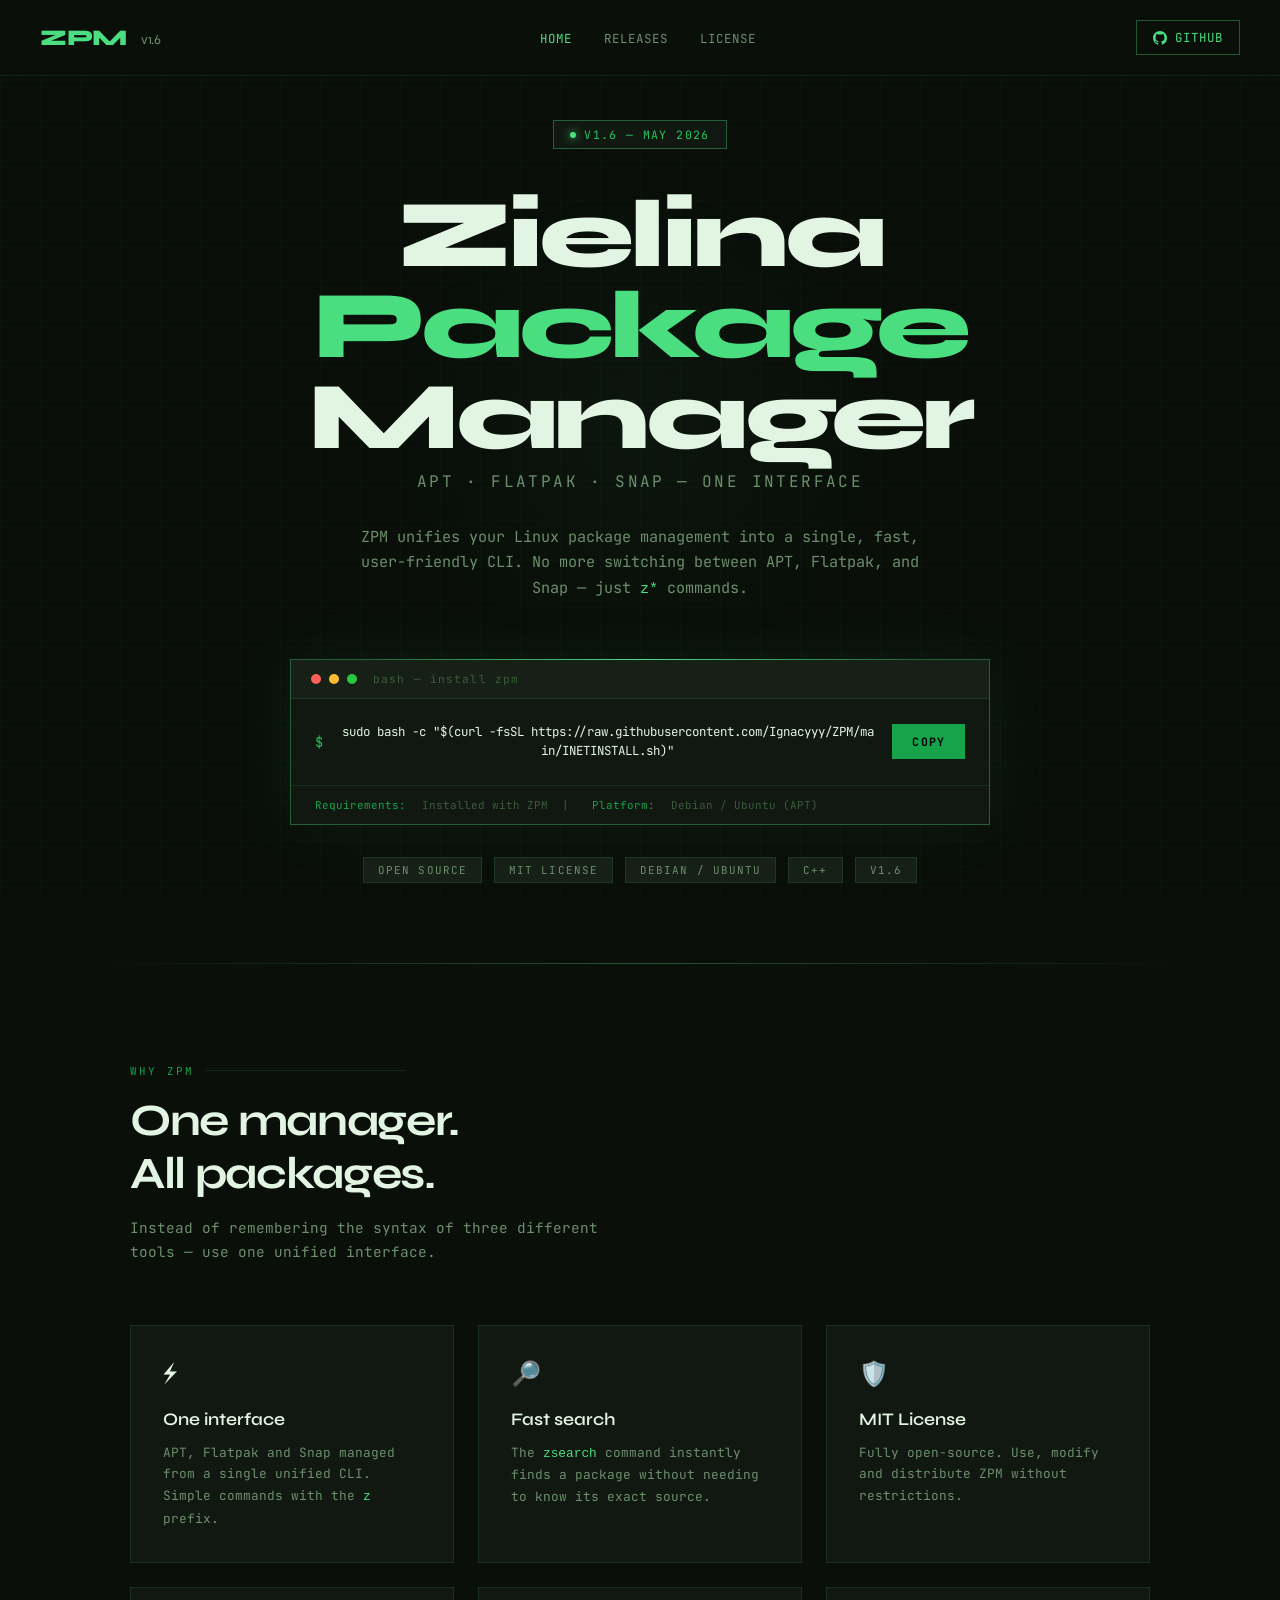
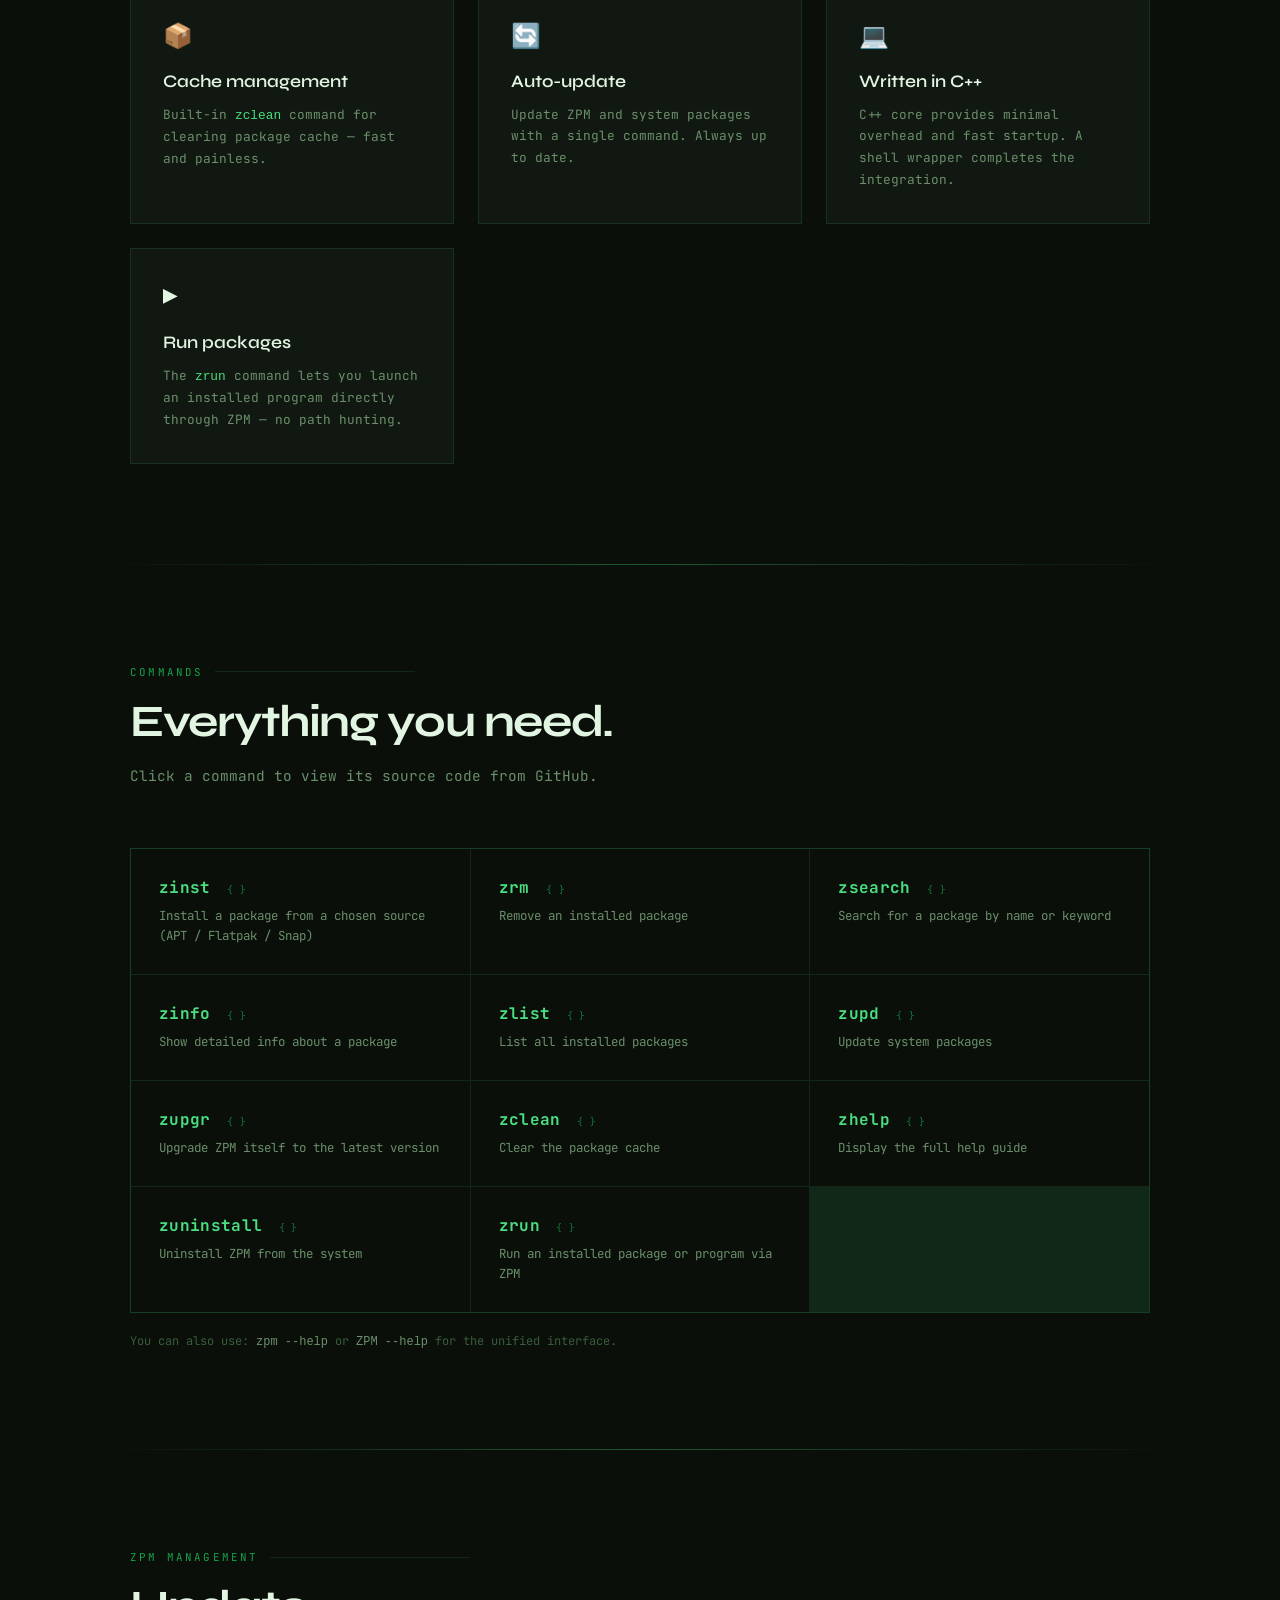
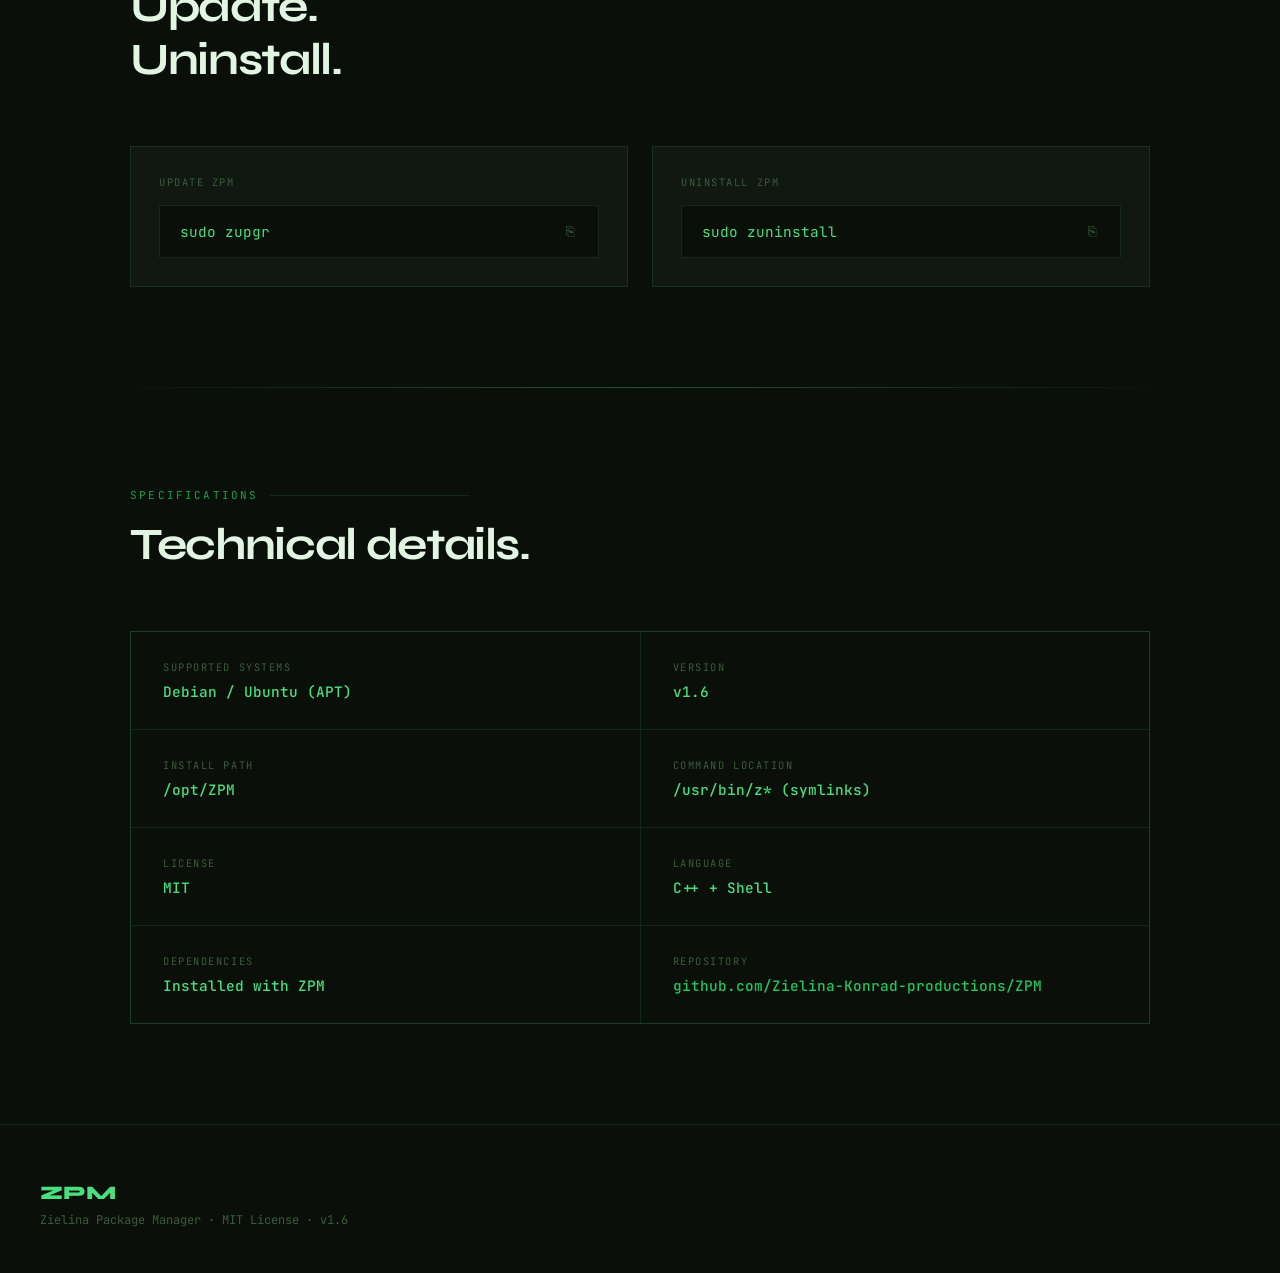
==== .page/index.html @ b5befbbd "Update index.html" ====
<!DOCTYPE html>
<html lang="en">
<head>
  <meta property="og:title" content="ZPM">
  <meta property="og:description" content="Modern package manager.">
  <meta property="og:image" content="https://github.com/Zielina-Konrad-productions/ZPM/blob/main/logo.png?raw=true">
  <meta name="theme-color" content="#4ade80">
  <link rel="icon" type="image/png" href="https://github.com/Zielina-Konrad-productions/ZPM/blob/main/logo.png?raw=true">
  <meta charset="UTF-8" />
  <meta name="viewport" content="width=device-width, initial-scale=1.0" />
  <title>ZPM – Zielina Package Manager</title>
  <link rel="preconnect" href="https://fonts.googleapis.com" />
  <link rel="preconnect" href="https://fonts.gstatic.com" crossorigin />
  <link href="https://fonts.googleapis.com/css2?family=JetBrains+Mono:wght@300;400;500;700&family=Syne:wght@400;600;700;800&display=swap" rel="stylesheet" />
  <style>
    :root {
      --accent: var(--green);
      --bg: #0a0f0a;
      --surface: #111811;
      --surface2: #162016;
      --green: #4ade80;
      --green-dim: #22c55e;
      --green-dark: #16a34a;
      --green-glow: rgba(74, 222, 128, 0.15);
      --green-glow-strong: rgba(74, 222, 128, 0.3);
      --text: #e2f5e2;
      --text-dim: #6b8f6b;
      --text-muted: #3a5c3a;
      --border: rgba(74, 222, 128, 0.12);
      --border-bright: rgba(74, 222, 128, 0.35);
      --mono: 'JetBrains Mono', monospace;
      --sans: 'Syne', sans-serif;
    }

    *, *::before, *::after { box-sizing: border-box; margin: 0; padding: 0; }

    html { scroll-behavior: smooth; }

    body {
      background: var(--bg);
      color: var(--text);
      font-family: var(--mono);
      overflow-x: hidden;
      min-height: 100vh;
    }

    /* GRID BACKGROUND */
    body::before {
      content: '';
      position: fixed;
      inset: 0;
      background-image:
        linear-gradient(rgba(74,222,128,0.03) 1px, transparent 1px),
        linear-gradient(90deg, rgba(74,222,128,0.03) 1px, transparent 1px);
      background-size: 40px 40px;
      pointer-events: none;
      z-index: 0;
    }

    /* SCANLINES */
    body::after {
      content: '';
      position: fixed;
      inset: 0;
      background: repeating-linear-gradient(
        0deg,
        transparent,
        transparent 2px,
        rgba(0,0,0,0.05) 2px,
        rgba(0,0,0,0.05) 4px
      );
      pointer-events: none;
      z-index: 0;
    }

    /* NAV */
    nav {
      position: fixed;
      top: 0; left: 0; right: 0;
      z-index: 100;
      display: flex;
      align-items: center;
      justify-content: space-between;
      padding: 20px 40px;
      background: rgba(10,15,10,0.8);
      backdrop-filter: blur(12px);
      border-bottom: 1px solid var(--border);
    }

    .nav-logo {
      font-family: var(--sans);
      font-weight: 800;
      font-size: 1.4rem;
      color: var(--green);
      letter-spacing: -0.02em;
      text-decoration: none;
    }

    .nav-logo span { color: var(--text-dim); font-weight: 400; font-size: 0.85rem; margin-left: 8px; vertical-align: middle; }

    .nav-links {
      display: flex;
      gap: 32px;
      list-style: none;
    }
    .nav-links a:hover,.nav-links a.active{color:var(--accent);}
    .nav-links a {
      color: var(--text-dim);
      text-decoration: none;
      font-size: 0.78rem;
      letter-spacing: 0.08em;
      text-transform: uppercase;
      transition: color 0.2s;
    }

    .nav-links a:hover { color: var(--green); }

    .nav-github {
      display: flex;
      align-items: center;
      gap: 8px;
      color: var(--green);
      text-decoration: none;
      font-size: 0.78rem;
      letter-spacing: 0.08em;
      text-transform: uppercase;
      border: 1px solid var(--border-bright);
      padding: 8px 16px;
      transition: all 0.2s;
    }

    .nav-github:hover {
      background: var(--green-glow);
      box-shadow: 0 0 20px var(--green-glow-strong);
    }

    /* HERO */
    .hero {
      position: relative;
      z-index: 1;
      min-height: 100vh;
      display: flex;
      flex-direction: column;
      align-items: center;
      justify-content: center;
      padding: 120px 40px 80px;
      text-align: center;
    }

    .hero-badge {
      display: inline-flex;
      align-items: center;
      gap: 8px;
      background: var(--surface);
      border: 1px solid var(--border-bright);
      padding: 6px 16px;
      font-size: 0.72rem;
      letter-spacing: 0.12em;
      text-transform: uppercase;
      color: var(--green-dim);
      margin-bottom: 40px;
      animation: fadeInDown 0.6s ease both;
    }

    .badge-dot {
      width: 6px; height: 6px;
      border-radius: 50%;
      background: var(--green);
      box-shadow: 0 0 8px var(--green);
      animation: pulse 2s infinite;
    }

    @keyframes pulse {
      0%, 100% { opacity: 1; }
      50% { opacity: 0.4; }
    }

    .hero-ascii {
      font-family: var(--mono);
      font-size: 0.38rem;
      line-height: 1.1;
      color: var(--green-dark);
      margin-bottom: 48px;
      white-space: pre;
      animation: fadeIn 1s ease 0.2s both;
      letter-spacing: 0.05em;
      text-shadow: 0 0 8px rgba(74,222,128,0.3);
    }

    .hero-title {
      font-family: var(--sans);
      font-size: clamp(3rem, 8vw, 6rem);
      font-weight: 800;
      letter-spacing: -0.04em;
      line-height: 0.95;
      color: var(--text);
      margin-bottom: 8px;
      animation: fadeInUp 0.7s ease 0.3s both;
    }

    .hero-title .accent { color: var(--green); }

    .hero-subtitle-line {
      font-family: var(--mono);
      font-size: clamp(0.75rem, 2vw, 1rem);
      color: var(--text-dim);
      letter-spacing: 0.15em;
      text-transform: uppercase;
      margin-bottom: 32px;
      animation: fadeInUp 0.7s ease 0.4s both;
    }

    .hero-desc {
      max-width: 560px;
      font-size: 0.95rem;
      color: var(--text-dim);
      line-height: 1.7;
      margin-bottom: 56px;
      animation: fadeInUp 0.7s ease 0.5s both;
    }

    /* INSTALL BOX */
    .install-box {
      position: relative;
      background: var(--surface);
      border: 1px solid var(--border-bright);
      padding: 0;
      max-width: 700px;
      width: 100%;
      animation: fadeInUp 0.7s ease 0.6s both;
      box-shadow: 0 0 60px rgba(74,222,128,0.08), inset 0 1px 0 rgba(74,222,128,0.1);
    }

    .install-box::before {
      content: '';
      position: absolute;
      top: -1px; left: 10%; right: 10%;
      height: 1px;
      background: linear-gradient(90deg, transparent, var(--green), transparent);
    }

    .install-bar {
      display: flex;
      align-items: center;
      gap: 8px;
      padding: 12px 20px;
      background: var(--surface2);
      border-bottom: 1px solid var(--border);
    }

    .install-bar-dot {
      width: 10px; height: 10px;
      border-radius: 50%;
    }

    .dot-red { background: #ff5f57; }
    .dot-yellow { background: #febc2e; }
    .dot-green-os { background: #28c840; }

    .install-bar-title {
      font-size: 0.7rem;
      color: var(--text-muted);
      letter-spacing: 0.1em;
      margin-left: 8px;
    }

    .install-code {
      display: flex;
      align-items: center;
      justify-content: space-between;
      padding: 24px 24px;
      gap: 16px;
    }

    .install-prompt {
      color: var(--green-dim);
      font-size: 0.85rem;
      white-space: nowrap;
    }

    .install-cmd {
      flex: 1;
      font-size: 0.78rem;
      color: var(--text);
      word-break: break-all;
      line-height: 1.5;
    }

    .copy-btn {
      background: var(--green-dark);
      color: #000;
      border: none;
      padding: 10px 20px;
      font-family: var(--mono);
      font-size: 0.72rem;
      font-weight: 700;
      letter-spacing: 0.1em;
      text-transform: uppercase;
      cursor: pointer;
      white-space: nowrap;
      transition: all 0.2s;
      flex-shrink: 0;
    }

    .copy-btn:hover {
      background: var(--green);
      box-shadow: 0 0 20px var(--green-glow-strong);
    }

    .copy-btn.copied {
      background: #16a34a;
      color: #fff;
    }

    .install-note {
      padding: 12px 24px;
      border-top: 1px solid var(--border);
      font-size: 0.68rem;
      color: var(--text-muted);
      display: flex;
      gap: 16px;
    }

    .install-note span { color: var(--green-dark); }

    /* TAGS */
    .hero-tags {
      display: flex;
      gap: 12px;
      flex-wrap: wrap;
      justify-content: center;
      margin-top: 32px;
      animation: fadeInUp 0.7s ease 0.7s both;
    }

    .tag {
      background: var(--surface2);
      border: 1px solid var(--border);
      padding: 5px 14px;
      font-size: 0.68rem;
      letter-spacing: 0.1em;
      text-transform: uppercase;
      color: var(--text-dim);
    }

    /* SECTION */
    section {
      position: relative;
      z-index: 1;
      padding: 100px 40px;
      max-width: 1100px;
      margin: 0 auto;
    }

    .section-label {
      font-size: 0.68rem;
      letter-spacing: 0.2em;
      text-transform: uppercase;
      color: var(--green-dark);
      margin-bottom: 16px;
      display: flex;
      align-items: center;
      gap: 12px;
    }

    .section-label::after {
      content: '';
      flex: 1;
      height: 1px;
      background: var(--border);
      max-width: 200px;
    }

    .section-title {
      font-family: var(--sans);
      font-size: clamp(1.8rem, 4vw, 2.8rem);
      font-weight: 700;
      letter-spacing: -0.03em;
      color: var(--text);
      margin-bottom: 16px;
    }

    .section-desc {
      color: var(--text-dim);
      font-size: 0.9rem;
      line-height: 1.7;
      max-width: 500px;
      margin-bottom: 60px;
    }

    /* COMMANDS GRID */
    .commands-grid {
      display: grid;
      grid-template-columns: repeat(auto-fill, minmax(280px, 1fr));
      gap: 1px;
      background: var(--border);
      border: 1px solid var(--border);
    }

    .cmd-card {
      background: var(--bg);
      padding: 28px 28px;
      position: relative;
      overflow: hidden;
      transition: background 0.2s;
    }

    .cmd-card::before {
      content: '';
      position: absolute;
      top: 0; left: 0;
      width: 3px; height: 0;
      background: var(--green);
      transition: height 0.3s ease;
    }

    .cmd-card:hover { background: var(--surface); }
    .cmd-card:hover::before { height: 100%; }

    .cmd-name {
      font-size: 1rem;
      font-weight: 700;
      color: var(--green);
      margin-bottom: 8px;
      letter-spacing: 0.02em;
    }

    .cmd-desc {
      font-size: 0.78rem;
      color: var(--text-dim);
      line-height: 1.6;
    }

    /* FEATURES */
    .features-grid {
      display: grid;
      grid-template-columns: repeat(auto-fill, minmax(300px, 1fr));
      gap: 24px;
      margin-top: 60px;
    }

    .feature-card {
      background: var(--surface);
      border: 1px solid var(--border);
      padding: 32px;
      position: relative;
      overflow: hidden;
      transition: border-color 0.3s, transform 0.2s;
    }

    .feature-card:hover {
      border-color: var(--border-bright);
      transform: translateY(-3px);
      box-shadow: 0 12px 40px rgba(74,222,128,0.06);
    }

    .feature-icon {
      font-size: 1.5rem;
      margin-bottom: 20px;
      display: block;
    }

    .feature-title {
      font-family: var(--sans);
      font-size: 1.1rem;
      font-weight: 600;
      color: var(--text);
      margin-bottom: 12px;
    }

    .feature-desc {
      font-size: 0.8rem;
      color: var(--text-dim);
      line-height: 1.7;
    }

    /* INFO BOX */
    .info-grid {
      display: grid;
      grid-template-columns: 1fr 1fr;
      gap: 1px;
      background: var(--border);
      border: 1px solid var(--border);
      margin-top: 60px;
    }

    .info-item {
      background: var(--bg);
      padding: 28px 32px;
    }

    .info-label {
      font-size: 0.65rem;
      letter-spacing: 0.15em;
      text-transform: uppercase;
      color: var(--text-muted);
      margin-bottom: 8px;
    }

    .info-value {
      font-size: 0.9rem;
      color: var(--green);
      font-weight: 500;
    }

    /* QUICK COMMANDS */
    .quick-cmd {
      display: flex;
      flex-direction: column;
      gap: 2px;
      margin-top: 60px;
    }

    .qcmd-row {
      display: grid;
      grid-template-columns: 180px 1fr;
      border: 1px solid var(--border);
      border-top: none;
      background: var(--bg);
      transition: background 0.15s;
    }

    .qcmd-row:first-child { border-top: 1px solid var(--border); }
    .qcmd-row:hover { background: var(--surface); }

    .qcmd-name {
      padding: 16px 24px;
      color: var(--green);
      font-weight: 700;
      font-size: 0.85rem;
      border-right: 1px solid var(--border);
      display: flex;
      align-items: center;
    }

    .qcmd-desc {
      padding: 16px 24px;
      color: var(--text-dim);
      font-size: 0.8rem;
      display: flex;
      align-items: center;
    }

    /* UPDATE / UNINSTALL */
    .two-col {
      display: grid;
      grid-template-columns: 1fr 1fr;
      gap: 24px;
      margin-top: 60px;
    }

    .cmd-block {
      background: var(--surface);
      border: 1px solid var(--border);
      padding: 28px;
    }

    .cmd-block-label {
      font-size: 0.65rem;
      letter-spacing: 0.15em;
      text-transform: uppercase;
      color: var(--text-muted);
      margin-bottom: 16px;
    }

    .cmd-block-cmd {
      font-family: var(--mono);
      font-size: 0.9rem;
      color: var(--green);
      background: var(--bg);
      border: 1px solid var(--border);
      padding: 14px 20px;
      display: flex;
      align-items: center;
      justify-content: space-between;
      gap: 12px;
    }

    .cmd-block-copy {
      background: none;
      border: none;
      color: var(--text-muted);
      cursor: pointer;
      font-size: 0.85rem;
      padding: 4px;
      transition: color 0.2s;
    }

    .cmd-block-copy:hover { color: var(--green); }

    /* FOOTER */
    footer {
      position: relative;
      z-index: 1;
      border-top: 1px solid var(--border);
      padding: 48px 40px;
      display: flex;
      align-items: center;
      justify-content: space-between;
      flex-wrap: gap;
    }

    .footer-left .logo {
      font-family: var(--sans);
      font-weight: 800;
      font-size: 1.2rem;
      color: var(--green);
    }

    .footer-left p {
      font-size: 0.75rem;
      color: var(--text-muted);
      margin-top: 8px;
    }

    .footer-right {
      display: flex;
      gap: 24px;
    }

    .footer-right a {
      font-size: 0.72rem;
      color: var(--text-muted);
      text-decoration: none;
      text-transform: uppercase;
      letter-spacing: 0.1em;
      transition: color 0.2s;
    }

    .footer-right a:hover { color: var(--green); }

    /* DIVIDER LINE */
    .divider {
      position: relative;
      z-index: 1;
      height: 1px;
      background: linear-gradient(90deg, transparent, var(--border-bright), transparent);
      max-width: 1100px;
      margin: 0 auto;
    }

    /* GLOWING ORB */
    .glow-orb {
      position: fixed;
      width: 500px; height: 500px;
      border-radius: 50%;
      background: radial-gradient(circle, rgba(74,222,128,0.04) 0%, transparent 70%);
      pointer-events: none;
      z-index: 0;
      top: 20%; left: 50%;
      transform: translateX(-50%);
    }

    /* ANIMATIONS */
    @keyframes fadeIn { from { opacity: 0; } to { opacity: 1; } }
    @keyframes fadeInUp { from { opacity: 0; transform: translateY(24px); } to { opacity: 1; transform: translateY(0); } }
    @keyframes fadeInDown { from { opacity: 0; transform: translateY(-16px); } to { opacity: 1; transform: translateY(0); } }

    /* CMD DRAWER — inline code under grid */
    .cmd-src-hint {
      font-size: 0.6rem;
      color: var(--green-dark);
      font-weight: 400;
      margin-left: 6px;
      opacity: 0.7;
      transition: opacity 0.2s;
    }
    .cmd-card:hover .cmd-src-hint { opacity: 1; color: var(--green); }
    .cmd-card { cursor: pointer; }
    .cmd-card.active {
      background: var(--surface2);
      border-left: 3px solid var(--green);
    }
    .cmd-card.active::before { height: 100%; }

    .cmd-drawer {
      display: none;
      margin-top: 2px;
      border: 1px solid var(--border-bright);
      background: var(--surface);
      box-shadow: 0 0 40px rgba(74,222,128,0.07);
      animation: fadeInUp 0.25s ease both;
    }
    .cmd-drawer.open { display: block; }

    .cmd-drawer-bar {
      display: flex;
      align-items: center;
      justify-content: space-between;
      padding: 10px 20px;
      background: var(--surface2);
      border-bottom: 1px solid var(--border);
    }

    .cmd-drawer-title {
      display: flex;
      align-items: center;
      gap: 10px;
      font-size: 0.8rem;
      color: var(--green);
      font-weight: 700;
    }

    .cmd-drawer-dot {
      width: 7px; height: 7px;
      border-radius: 50%;
      background: var(--green);
      box-shadow: 0 0 8px var(--green);
      animation: pulse 2s infinite;
    }

    .cmd-drawer-actions {
      display: flex;
      align-items: center;
      gap: 16px;
    }

    .cmd-drawer-link {
      font-size: 0.68rem;
      color: var(--green-dark);
      text-decoration: none;
      letter-spacing: 0.08em;
      text-transform: uppercase;
      transition: color 0.2s;
    }
    .cmd-drawer-link:hover { color: var(--green); }

    .cmd-drawer-close {
      background: none;
      border: none;
      color: var(--text-muted);
      cursor: pointer;
      font-size: 0.85rem;
      padding: 4px 8px;
      font-family: var(--mono);
      transition: color 0.2s;
    }
    .cmd-drawer-close:hover { color: var(--green); }

    /* SOURCE CODE BROWSER — kept for styles reuse */
    .src-browser {
      margin-top: 60px;
    }

    .src-tabs {
      display: flex;
      flex-wrap: wrap;
      gap: 2px;
      margin-bottom: 0;
      border-bottom: 1px solid var(--border);
    }

    .src-tab {
      background: none;
      border: 1px solid transparent;
      border-bottom: none;
      padding: 10px 18px;
      font-family: var(--mono);
      font-size: 0.72rem;
      color: var(--text-muted);
      cursor: pointer;
      letter-spacing: 0.06em;
      transition: all 0.2s;
      position: relative;
      bottom: -1px;
    }

    .src-tab:hover { color: var(--text-dim); }

    .src-tab.active {
      color: var(--green);
      background: var(--surface);
      border-color: var(--border);
      border-bottom-color: var(--surface);
    }

    .src-panel {
      background: var(--surface);
      border: 1px solid var(--border);
      border-top: none;
      position: relative;
    }

    .src-panel-bar {
      display: flex;
      align-items: center;
      justify-content: space-between;
      padding: 10px 20px;
      background: var(--surface2);
      border-bottom: 1px solid var(--border);
    }

    .src-panel-filename {
      font-size: 0.7rem;
      color: var(--text-dim);
      display: flex;
      align-items: center;
      gap: 10px;
    }

    .src-panel-filename::before {
      content: '//';
      color: var(--green-dark);
    }

    .src-panel-link {
      font-size: 0.68rem;
      color: var(--green-dark);
      text-decoration: none;
      letter-spacing: 0.08em;
      text-transform: uppercase;
      transition: color 0.2s;
    }

    .src-panel-link:hover { color: var(--green); }

    .src-code {
      padding: 28px 24px;
      overflow-x: auto;
      max-height: 560px;
      overflow-y: auto;
    }

    .src-code pre {
      margin: 0;
      font-family: var(--mono);
      font-size: 0.75rem;
      line-height: 1.8;
      color: var(--text);
      white-space: pre;
    }

    .src-loading {
      padding: 60px 24px;
      text-align: center;
      color: var(--text-muted);
      font-size: 0.78rem;
      letter-spacing: 0.1em;
    }

    .src-loading::before {
      content: '▋';
      color: var(--green);
      animation: blink 1s infinite;
      margin-right: 8px;
    }

    @keyframes blink { 0%,100%{opacity:1} 50%{opacity:0} }

    .src-error {
      padding: 40px 24px;
      text-align: center;
      color: var(--text-muted);
      font-size: 0.78rem;
    }

    .src-error a {
      color: var(--green-dim);
      text-decoration: none;
    }

    /* syntax colors */
    .kw { color: #7dd3fc; }
    .fn { color: #4ade80; }
    .str { color: #fcd34d; }
    .cmt { color: #3a5c3a; font-style: italic; }
    .num { color: #f9a8d4; }
    .pp { color: #c4b5fd; }
    .type { color: #86efac; }

    /* SCROLLBAR */
    ::-webkit-scrollbar { width: 6px; }
    ::-webkit-scrollbar-track { background: var(--bg); }
    ::-webkit-scrollbar-thumb { background: var(--border-bright); }
    ::-webkit-scrollbar-thumb:hover { background: var(--green-dark); }

    /* RESPONSIVE */
    @media (max-width: 768px) {
      nav { padding: 16px 20px; }
      .nav-links { display: none; }
      section { padding: 60px 20px; }
      .hero { padding: 100px 20px 60px; }
      .hero-ascii { font-size: 0.28rem; }
      .install-cmd { font-size: 0.65rem; }
      .info-grid, .two-col { grid-template-columns: 1fr; }
      .qcmd-row { grid-template-columns: 1fr; }
      .qcmd-name { border-right: none; border-bottom: 1px solid var(--border); }
      footer { flex-direction: column; gap: 24px; }
    }
  </style>
</head>
<body>

<div class="glow-orb"></div>

<!-- NAV -->
<nav>
  <a class="nav-logo" href="index.html">ZPM <span id="nav-version">...</span></a>
  <ul class="nav-links">
    <li><a href="https://zielina.pl/" class="active">Home</a></li>
    <li><a href="https://zielina.pl/releases">Releases</a></li>
    <li><a href="https://zielina.pl/license">License</a></li>
  </ul>
  <a class="nav-github" href="https://github.com/Zielina-Konrad-productions/ZPM" target="_blank">
    <svg width="14" height="14" viewBox="0 0 24 24" fill="currentColor"><path d="M12 0C5.37 0 0 5.37 0 12c0 5.31 3.435 9.795 8.205 11.385.6.105.825-.255.825-.57 0-.285-.015-1.23-.015-2.235-3.015.555-3.795-.735-4.035-1.41-.135-.345-.72-1.41-1.23-1.695-.42-.225-1.02-.78-.015-.795.945-.015 1.62.87 1.845 1.23 1.08 1.815 2.805 1.305 3.495.99.105-.78.42-1.305.765-1.605-2.67-.3-5.46-1.335-5.46-5.925 0-1.305.465-2.385 1.23-3.225-.12-.3-.54-1.53.12-3.18 0 0 1.005-.315 3.3 1.23.96-.27 1.98-.405 3-.405s2.04.135 3 .405c2.295-1.56 3.3-1.23 3.3-1.23.66 1.65.24 2.88.12 3.18.765.84 1.23 1.905 1.23 3.225 0 4.605-2.805 5.625-5.475 5.925.435.375.81 1.095.81 2.22 0 1.605-.015 2.895-.015 3.3 0 .315.225.69.825.57A12.02 12.02 0 0 0 24 12c0-6.63-5.37-12-12-12z"/></svg>
    GitHub
  </a>
</nav>

<!-- HERO -->
<div class="hero">
  <div class="hero-badge">
    <span class="badge-dot"></span>
     <span class="dyn-version">...</span> — May 2026
  </div>

  <h1 class="hero-title">Zielina<br/><span class="accent">Package</span><br/>Manager</h1>
  <p class="hero-subtitle-line">APT · Flatpak · Snap — One Interface</p>
  <p class="hero-desc">
    ZPM unifies your Linux package management into a single, fast, user-friendly CLI.
    No more switching between APT, Flatpak, and Snap — just <code style="color:var(--green)">z*</code> commands.
  </p>

  <!-- INSTALL BOX -->
  <div class="install-box" id="install">
    <div class="install-bar">
      <span class="install-bar-dot dot-red"></span>
      <span class="install-bar-dot dot-yellow"></span>
      <span class="install-bar-dot dot-green-os"></span>
      <span class="install-bar-title">bash — install zpm</span>
    </div>
    <div class="install-code">
      <span class="install-prompt">$</span>
      <span class="install-cmd" id="install-cmd-text">sudo bash -c "$(curl -fsSL https://raw.githubusercontent.com/Ignacyyy/ZPM/main/INETINSTALL.sh)"</span>
      <button class="copy-btn" id="copy-btn" onclick="copyInstall()">Copy</button>
    </div>
    <div class="install-note">
      <span>Requirements:</span> Installed with ZPM &nbsp;|&nbsp; <span>Platform:</span> Debian / Ubuntu (APT)
    </div>
  </div>

  <div class="hero-tags">
    <span class="tag">Open Source</span>
    <span class="tag">MIT License</span>
    <span class="tag">Debian / Ubuntu</span>
    <span class="tag">C++</span>
    <span class="tag dyn-version-tag">...</span>
  </div>
</div>

<div class="divider"></div>

<!-- FEATURES -->
<section>
  <p class="section-label">Why ZPM</p>
  <h2 class="section-title">One manager.<br/>All packages.</h2>
  <p class="section-desc">Instead of remembering the syntax of three different tools — use one unified interface.</p>

  <div class="features-grid">
    <div class="feature-card">
      <span class="feature-icon">⚡</span>
      <h3 class="feature-title">One interface</h3>
      <p class="feature-desc">APT, Flatpak and Snap managed from a single unified CLI. Simple commands with the <code style="color:var(--green)">z</code> prefix.</p>
    </div>
    <div class="feature-card">
      <span class="feature-icon">🔎</span>
      <h3 class="feature-title">Fast search</h3>
      <p class="feature-desc">The <code style="color:var(--green)">zsearch</code> command instantly finds a package without needing to know its exact source.</p>
    </div>
    <div class="feature-card">
      <span class="feature-icon">🛡️</span>
      <h3 class="feature-title">MIT License</h3>
      <p class="feature-desc">Fully open-source. Use, modify and distribute ZPM without restrictions.</p>
    </div>
    <div class="feature-card">
      <span class="feature-icon">📦</span>
      <h3 class="feature-title">Cache management</h3>
      <p class="feature-desc">Built-in <code style="color:var(--green)">zclean</code> command for clearing package cache — fast and painless.</p>
    </div>
    <div class="feature-card">
      <span class="feature-icon">🔄</span>
      <h3 class="feature-title">Auto-update</h3>
      <p class="feature-desc">Update ZPM and system packages with a single command. Always up to date.</p>
    </div>
    <div class="feature-card">
      <span class="feature-icon">💻</span>
      <h3 class="feature-title">Written in C++</h3>
      <p class="feature-desc">C++ core provides minimal overhead and fast startup. A shell wrapper completes the integration.</p>
    </div>
    <div class="feature-card">
      <span class="feature-icon">▶️</span>
      <h3 class="feature-title">Run packages</h3>
      <p class="feature-desc">The <code style="color:var(--green)">zrun</code> command lets you launch an installed program directly through ZPM — no path hunting.</p>
    </div>
  </div>
</section>

<div class="divider"></div>

<!-- COMMANDS -->
<section id="commands">
  <p class="section-label">Commands</p>
  <h2 class="section-title">Everything you need.</h2>
  <p class="section-desc">Click a command to view its source code from GitHub.</p>

  <div class="commands-grid" id="commands-grid">
    <div class="cmd-card" onclick="openCmdCode(this,'zinst.cpp')">
      <div class="cmd-name">zinst <span class="cmd-src-hint">{ }</span></div>
      <div class="cmd-desc">Install a package from a chosen source (APT / Flatpak / Snap)</div>
    </div>
    <div class="cmd-card" onclick="openCmdCode(this,'zrm.cpp')">
      <div class="cmd-name">zrm <span class="cmd-src-hint">{ }</span></div>
      <div class="cmd-desc">Remove an installed package</div>
    </div>
    <div class="cmd-card" onclick="openCmdCode(this,'zsearch.cpp')">
      <div class="cmd-name">zsearch <span class="cmd-src-hint">{ }</span></div>
      <div class="cmd-desc">Search for a package by name or keyword</div>
    </div>
    <div class="cmd-card" onclick="openCmdCode(this,'zinfo.cpp')">
      <div class="cmd-name">zinfo <span class="cmd-src-hint">{ }</span></div>
      <div class="cmd-desc">Show detailed info about a package</div>
    </div>
    <div class="cmd-card" onclick="openCmdCode(this,'zlist.cpp')">
      <div class="cmd-name">zlist <span class="cmd-src-hint">{ }</span></div>
      <div class="cmd-desc">List all installed packages</div>
    </div>
    <div class="cmd-card" onclick="openCmdCode(this,'zupd.cpp')">
      <div class="cmd-name">zupd <span class="cmd-src-hint">{ }</span></div>
      <div class="cmd-desc">Update system packages</div>
    </div>
    <div class="cmd-card" onclick="openCmdCode(this,'zupgr.cpp')">
      <div class="cmd-name">zupgr <span class="cmd-src-hint">{ }</span></div>
      <div class="cmd-desc">Upgrade ZPM itself to the latest version</div>
    </div>
    <div class="cmd-card" onclick="openCmdCode(this,'zclean.cpp')">
      <div class="cmd-name">zclean <span class="cmd-src-hint">{ }</span></div>
      <div class="cmd-desc">Clear the package cache</div>
    </div>
    <div class="cmd-card" onclick="openCmdCode(this,'zhelp.cpp')">
      <div class="cmd-name">zhelp <span class="cmd-src-hint">{ }</span></div>
      <div class="cmd-desc">Display the full help guide</div>
    </div>
    <div class="cmd-card" onclick="openCmdCode(this,'zuninstall.cpp')">
      <div class="cmd-name">zuninstall <span class="cmd-src-hint">{ }</span></div>
      <div class="cmd-desc">Uninstall ZPM from the system</div>
    </div>
    <div class="cmd-card" onclick="openCmdCode(this,'zrun.cpp')">
      <div class="cmd-name">zrun <span class="cmd-src-hint">{ }</span></div>
      <div class="cmd-desc">Run an installed package or program via ZPM</div>
    </div>
  </div>

  <!-- inline code drawer -->
  <div class="cmd-drawer" id="cmd-drawer">
    <div class="cmd-drawer-bar">
      <div class="cmd-drawer-title">
        <span class="cmd-drawer-dot"></span>
        <span id="cmd-drawer-name">—</span>
      </div>
      <div class="cmd-drawer-actions">
        <a id="cmd-drawer-gh" href="#" target="_blank" class="cmd-drawer-link">View on GitHub ↗</a>
        <button class="cmd-drawer-close" onclick="closeCmdCode()">✕</button>
      </div>
    </div>
    <div class="src-code" id="cmd-drawer-code">
      <div class="src-loading">Loading...</div>
    </div>
  </div>

  <p style="margin-top:20px;font-size:0.75rem;color:var(--text-muted);">
    You can also use: <code style="color:var(--text-dim)">zpm --help</code> or <code style="color:var(--text-dim)">ZPM --help</code> for the unified interface.
  </p>
</section>

<div class="divider"></div>

<!-- UPDATE / UNINSTALL -->
<section>
  <p class="section-label">ZPM Management</p>
  <h2 class="section-title">Update.<br/>Uninstall.</h2>

  <div class="two-col">
    <div class="cmd-block">
      <p class="cmd-block-label">Update ZPM</p>
      <div class="cmd-block-cmd">
        <span>sudo zupgr</span>
        <button class="cmd-block-copy" onclick="copyText('sudo zupgr', this)" title="Copy">⎘</button>
      </div>
    </div>
    <div class="cmd-block">
      <p class="cmd-block-label">Uninstall ZPM</p>
      <div class="cmd-block-cmd">
        <span>sudo zuninstall</span>
        <button class="cmd-block-copy" onclick="copyText('sudo zuninstall', this)" title="Copy">⎘</button>
      </div>
    </div>
  </div>
</section>

<div class="divider"></div>

<!-- INFO -->
<section id="info">
  <p class="section-label">Specifications</p>
  <h2 class="section-title">Technical details.</h2>

  <div class="info-grid">
    <div class="info-item">
      <p class="info-label">Supported systems</p>
      <p class="info-value">Debian / Ubuntu (APT)</p>
    </div>
    <div class="info-item">
      <p class="info-label">Version</p>
      <p class="info-value dyn-version">...</p>
    </div>
    <div class="info-item">
      <p class="info-label">Install path</p>
      <p class="info-value">/opt/ZPM</p>
    </div>
    <div class="info-item">
      <p class="info-label">Command location</p>
      <p class="info-value">/usr/bin/z* (symlinks)</p>
    </div>
    <div class="info-item">
      <p class="info-label">License</p>
      <p class="info-value">MIT</p>
    </div>
    <div class="info-item">
      <p class="info-label">Language</p>
      <p class="info-value">C++  + Shell </p>
    </div>
    <div class="info-item">
      <p class="info-label">Dependencies</p>
      <p class="info-value">Installed with ZPM</p>
    </div>
    <div class="info-item">
      <p class="info-label">Repository</p>
      <p class="info-value"><a href="https://github.com/Zielina-Konrad-productions/ZPM" target="_blank" style="color:var(--green-dim);text-decoration:none;">github.com/Zielina-Konrad-productions/ZPM</a></p>
    </div>
  </div>
</section>

<!-- FOOTER -->
<footer>
  <div class="footer-left">
    <p class="logo">ZPM</p>
    <p>Zielina Package Manager · MIT License · <span class="dyn-version">...</span></p>
  </div>
  <div class="footer-right">
  </div>
</footer>

<script>
  function copyInstall() {
    const cmd = 'sudo bash -c "$(curl -fsSL https://raw.githubusercontent.com/Ignacyyy/ZPM/main/INETINSTALL.sh)"';
    navigator.clipboard.writeText(cmd).then(() => {
      const btn = document.getElementById('copy-btn');
      btn.textContent = 'Copied!';
      btn.classList.add('copied');
      setTimeout(() => {
        btn.textContent = 'Copy';
        btn.classList.remove('copied');
      }, 2000);
    });
  }

  // ── VERSION from VERSION.txt ─────────────────────────────────────
  async function loadVersion() {
    try {
      const res = await fetch('https://raw.githubusercontent.com/Ignacyyy/ZPM/main/VERSION.txt');
      if (!res.ok) throw new Error();
      const ver = (await res.text()).trim();
      const label = 'v' + ver;
      document.getElementById('nav-version').textContent = label;
      document.querySelectorAll('.dyn-version').forEach(el => el.textContent = label );
      document.querySelectorAll('.dyn-version-tag').forEach(el => el.textContent = label );
    } catch {
      // fallback — leave placeholders as-is or fill static
      const fallback = 'v1.6';
      document.getElementById('nav-version').textContent = fallback;
      document.querySelectorAll('.dyn-version').forEach(el => el.textContent = fallback );
      document.querySelectorAll('.dyn-version-tag').forEach(el => el.textContent = fallback );
    }
  }
  loadVersion();

  function copyText(text, btn) {
    navigator.clipboard.writeText(text).then(() => {
      const original = btn.textContent;
      btn.textContent = '✓';
      btn.style.color = 'var(--green)';
      setTimeout(() => {
        btn.textContent = original;
        btn.style.color = '';
      }, 1800);
    });
  }

  // ── INLINE CODE DRAWER ───────────────────────────────────────────
  const RAW_BASE = 'https://raw.githubusercontent.com/Ignacyyy/ZPM/main/src/';
  const GH_BASE  = 'https://github.com/Ignacyyy/ZPM/blob/main/src/';

  let activeCard = null;
  let fileCache  = {};

  async function openCmdCode(card, filename) {
    const drawer   = document.getElementById('cmd-drawer');
    const nameEl   = document.getElementById('cmd-drawer-name');
    const ghEl     = document.getElementById('cmd-drawer-gh');
    const codeEl   = document.getElementById('cmd-drawer-code');

    // toggle off if same card clicked again
    if (activeCard === card && drawer.classList.contains('open')) {
      closeCmdCode();
      return;
    }

    // deactivate previous
    if (activeCard) activeCard.classList.remove('active');
    activeCard = card;
    card.classList.add('active');

    nameEl.textContent = filename;
    ghEl.href = GH_BASE + filename;

    // move drawer after the card's row in the grid
    const grid = document.getElementById('commands-grid');
    grid.after(drawer);

    drawer.classList.add('open');
    codeEl.innerHTML = '<div class="src-loading">Fetching ' + filename + '...</div>';

    if (fileCache[filename]) {
      renderCode(codeEl, fileCache[filename], filename);
      drawer.scrollIntoView({ behavior: 'smooth', block: 'nearest' });
      return;
    }

    try {
      const res  = await fetch(RAW_BASE + filename);
      if (!res.ok) throw new Error('HTTP ' + res.status);
      const text = await res.text();
      fileCache[filename] = text;
      renderCode(codeEl, text, filename);
    } catch(e) {
      codeEl.innerHTML = `<div class="src-error">
        File <b>${filename}</b> not found in the repo.<br>
        <a href="${GH_BASE + filename}" target="_blank">View on GitHub ↗</a>
      </div>`;
    }

    drawer.scrollIntoView({ behavior: 'smooth', block: 'nearest' });
  }

  function closeCmdCode() {
    const drawer = document.getElementById('cmd-drawer');
    drawer.classList.remove('open');
    if (activeCard) { activeCard.classList.remove('active'); activeCard = null; }
  }

  function renderCode(el, raw, name) {
    const ext  = name.split('.').pop();
    const html = ext === 'cpp' || ext === 'h' ? highlightCpp(raw) : escHtml(raw);
    el.innerHTML = `<pre>${html}</pre>`;
  }

  function escHtml(s) {
    return s.replace(/&/g,'&amp;').replace(/</g,'&lt;').replace(/>/g,'&gt;');
  }

  function highlightCpp(code) {
    return code.split('\n').map(line => {
      let l = escHtml(line);
      const ciIdx = l.indexOf('//');
      if (ciIdx !== -1) {
        return applyInline(l.slice(0, ciIdx)) + `<span class="cmt">${l.slice(ciIdx)}</span>`;
      }
      return applyInline(l);
    }).join('\n');
  }

  function applyInline(l) {
    l = l.replace(/^(\s*)(#\w+)/g, '$1<span class="pp">$2</span>');
    l = l.replace(/"([^"]*)"/g, '<span class="str">"$1"</span>');
    const kws = /\b(int|void|bool|char|auto|const|return|if|else|while|for|do|switch|case|break|continue|struct|class|namespace|using|include|new|delete|nullptr|true|false|string|vector|map|cout|cin|endl|std|uint8_t|uint16_t|uint32_t|size_t)\b/g;
    l = l.replace(kws, '<span class="kw">$1</span>');
    l = l.replace(/\b([a-zA-Z_]\w*)\s*(?=\()/g, '<span class="fn">$1</span>');
    l = l.replace(/\b(\d+)\b/g, '<span class="num">$1</span>');
    return l;
  }


  const observer = new IntersectionObserver((entries) => {
    entries.forEach(e => {
      if (e.isIntersecting) {
        e.target.style.opacity = '1';
        e.target.style.transform = 'translateY(0)';
      }
    });
  }, { threshold: 0.1 });

  document.querySelectorAll('.cmd-card, .feature-card, .info-item, .cmd-block').forEach(el => {
    el.style.opacity = '0';
    el.style.transform = 'translateY(16px)';
    el.style.transition = 'opacity 0.5s ease, transform 0.5s ease';
    observer.observe(el);
  });
</script>

</body>
</html>
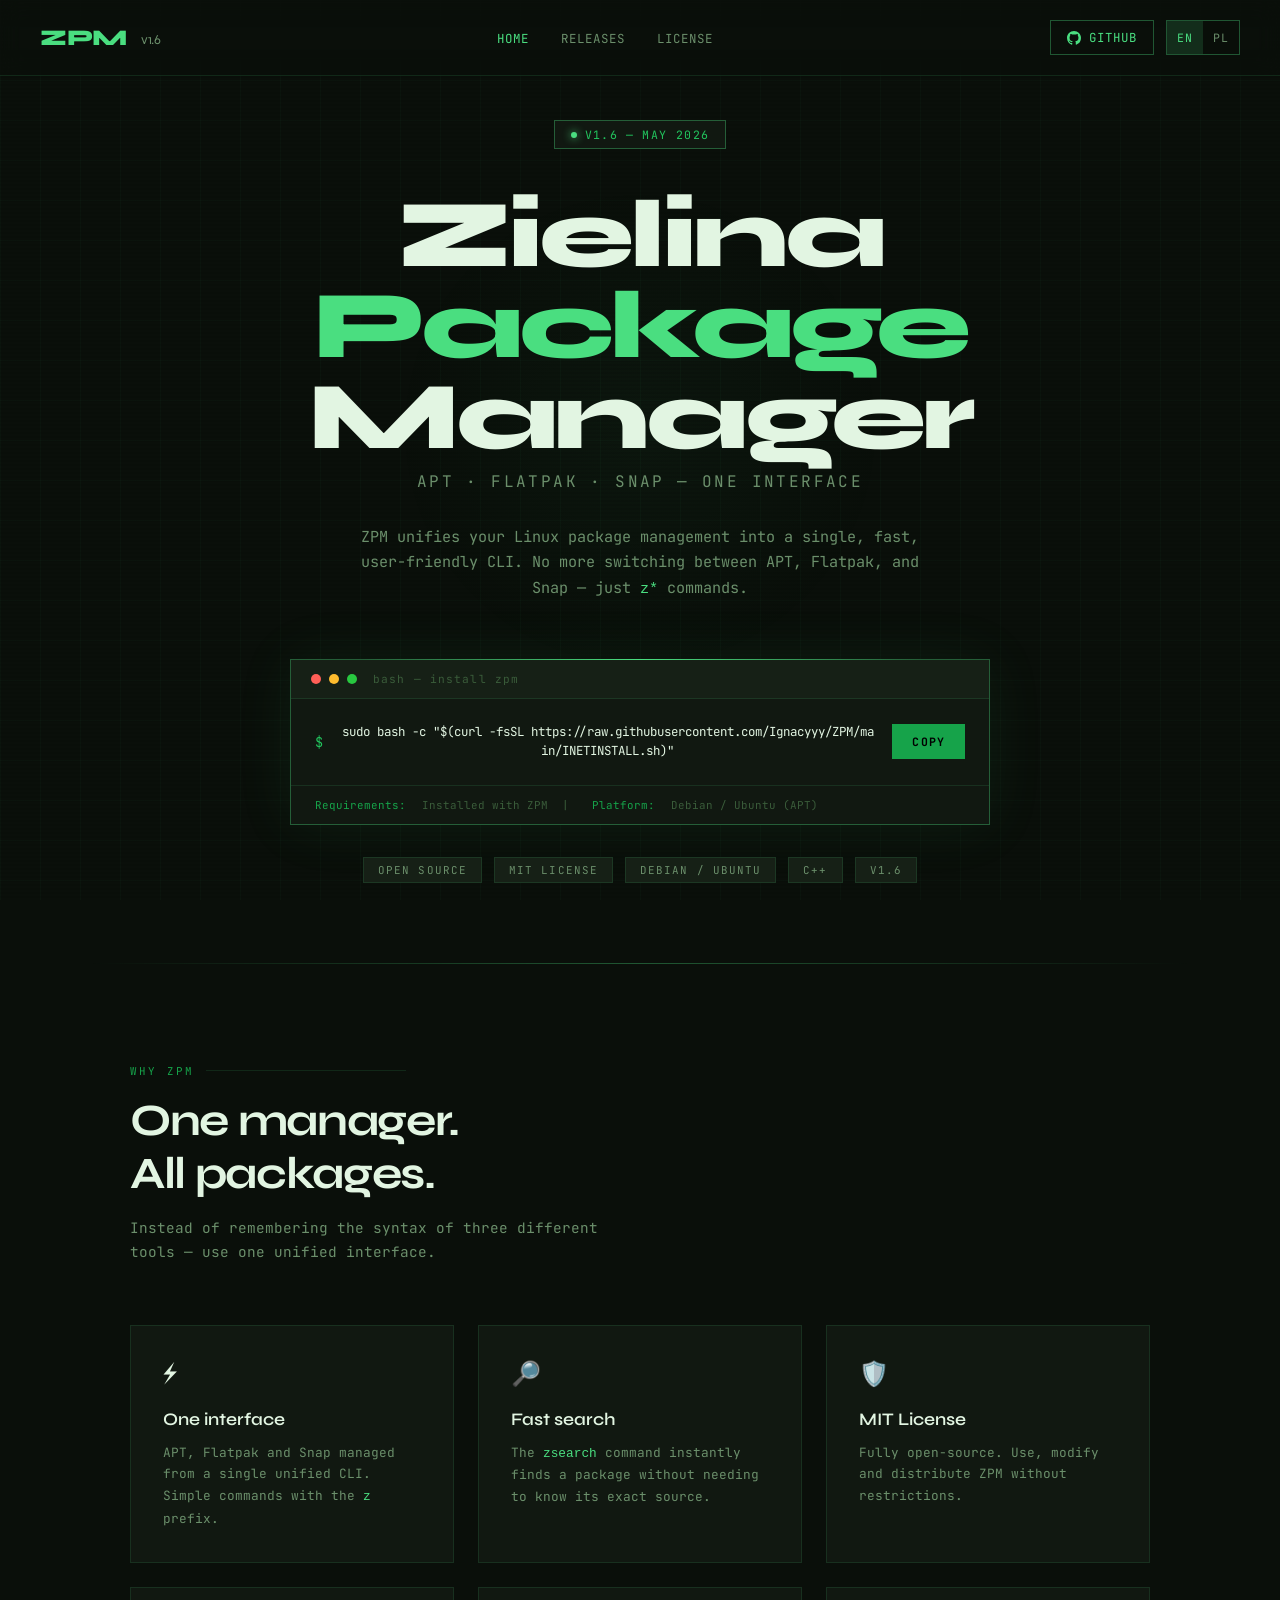
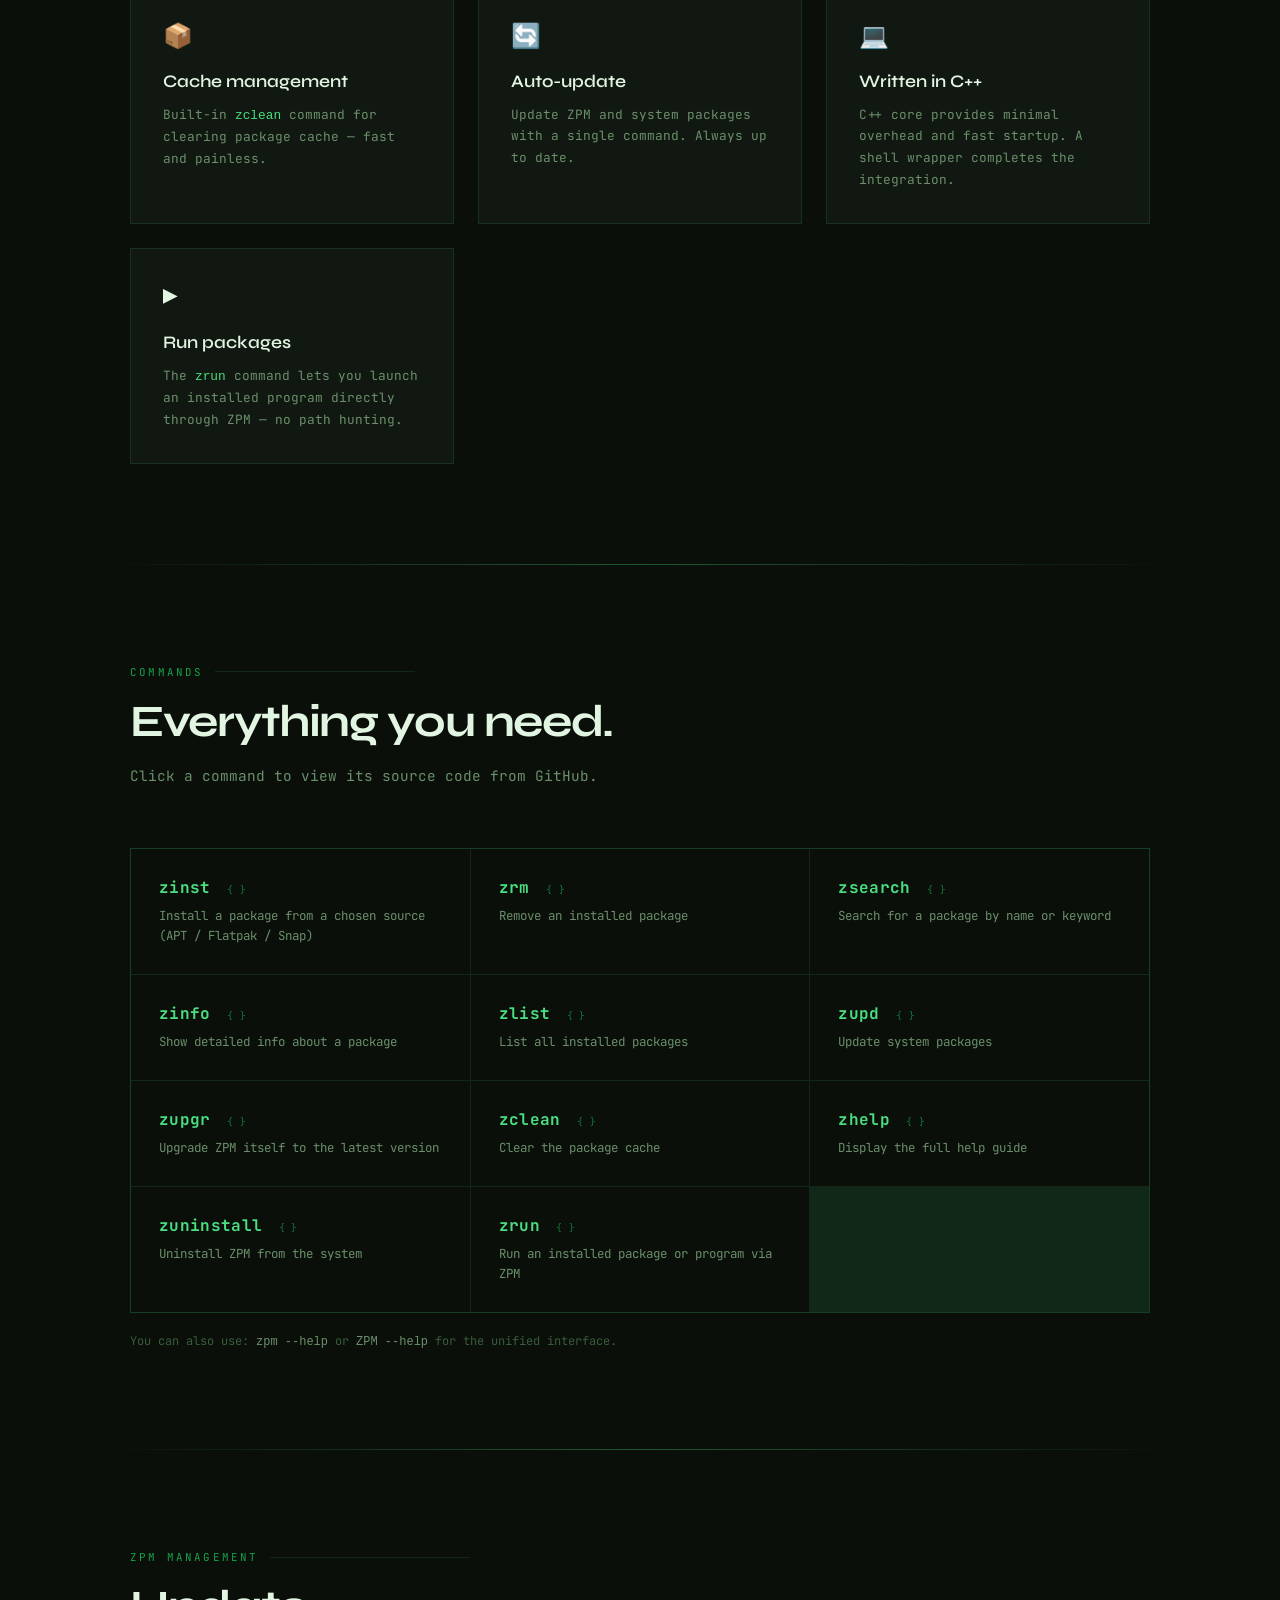
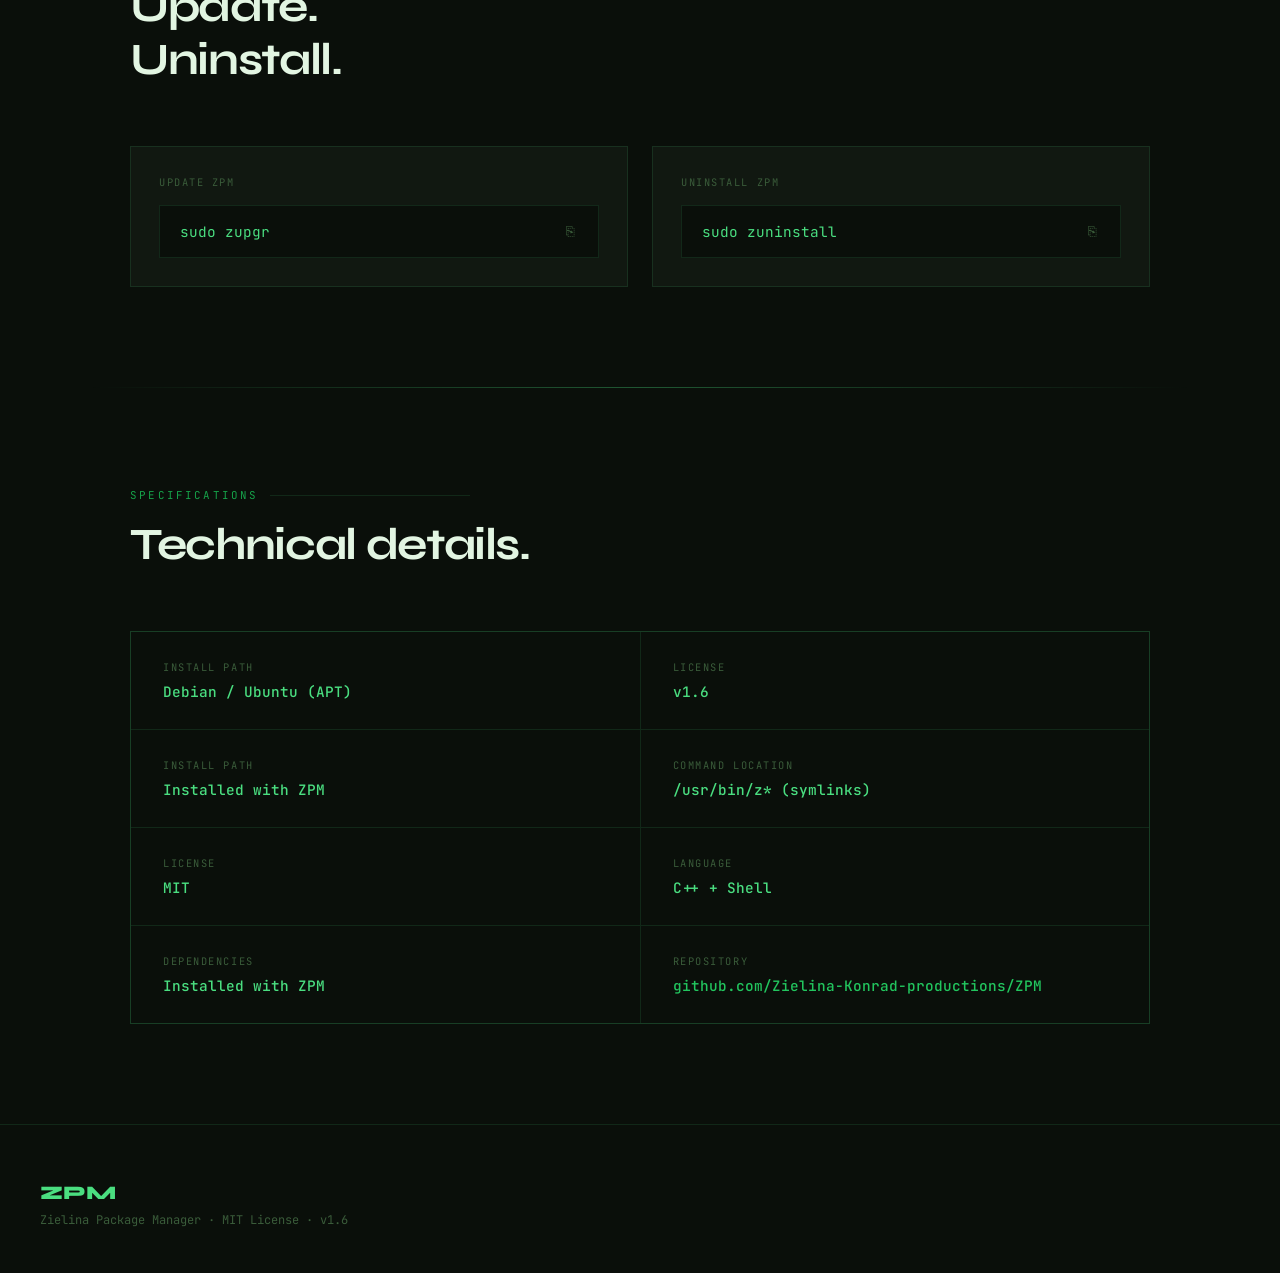
==== commit c6aaca72: "Add files via upload" ====
--- a/.page/index.html
+++ b/.page/index.html
@@ -134,6 +134,12 @@
       box-shadow: 0 0 20px var(--green-glow-strong);
     }
 
+
+    .nav-actions{display:flex;align-items:center;gap:12px;}
+    .lang-switch{display:flex;align-items:center;border:1px solid var(--border-bright);background:rgba(10,15,10,0.55);}
+    .lang-btn{background:transparent;border:0;color:var(--text-dim);font-family:var(--mono);font-size:0.72rem;letter-spacing:0.08em;text-transform:uppercase;padding:9px 10px;cursor:pointer;transition:all 0.2s;}
+    .lang-btn:hover,.lang-btn.active{color:var(--green);background:var(--green-glow);}
+
     /* HERO */
     .hero {
       position: relative;
@@ -878,6 +884,10 @@
     @media (max-width: 768px) {
       nav { padding: 16px 20px; }
       .nav-links { display: none; }
+
+      .nav-actions{gap:8px;}
+      .lang-btn{padding:8px 9px;font-size:0.68rem;}
+
       section { padding: 60px 20px; }
       .hero { padding: 100px 20px 60px; }
       .hero-ascii { font-size: 0.28rem; }
@@ -901,17 +911,20 @@
     <li><a href="https://zielina.pl/releases">Releases</a></li>
     <li><a href="https://zielina.pl/license">License</a></li>
   </ul>
+  <div class="nav-actions">
   <a class="nav-github" href="https://github.com/Zielina-Konrad-productions/ZPM" target="_blank">
     <svg width="14" height="14" viewBox="0 0 24 24" fill="currentColor"><path d="M12 0C5.37 0 0 5.37 0 12c0 5.31 3.435 9.795 8.205 11.385.6.105.825-.255.825-.57 0-.285-.015-1.23-.015-2.235-3.015.555-3.795-.735-4.035-1.41-.135-.345-.72-1.41-1.23-1.695-.42-.225-1.02-.78-.015-.795.945-.015 1.62.87 1.845 1.23 1.08 1.815 2.805 1.305 3.495.99.105-.78.42-1.305.765-1.605-2.67-.3-5.46-1.335-5.46-5.925 0-1.305.465-2.385 1.23-3.225-.12-.3-.54-1.53.12-3.18 0 0 1.005-.315 3.3 1.23.96-.27 1.98-.405 3-.405s2.04.135 3 .405c2.295-1.56 3.3-1.23 3.3-1.23.66 1.65.24 2.88.12 3.18.765.84 1.23 1.905 1.23 3.225 0 4.605-2.805 5.625-5.475 5.925.435.375.81 1.095.81 2.22 0 1.605-.015 2.895-.015 3.3 0 .315.225.69.825.57A12.02 12.02 0 0 0 24 12c0-6.63-5.37-12-12-12z"/></svg>
     GitHub
   </a>
+  <div class="lang-switch" aria-label="Language switcher"><button class="lang-btn" data-lang="en" onclick="setLanguage('en')">EN</button><button class="lang-btn" data-lang="pl" onclick="setLanguage('pl')">PL</button></div>
+  </div>
 </nav>
 
 <!-- HERO -->
 <div class="hero">
   <div class="hero-badge">
     <span class="badge-dot"></span>
-     <span class="dyn-version">...</span> — May 2026
+     <span class="dyn-version">...</span> — <span class="release-month">May 2026</span>
   </div>
 
   <h1 class="hero-title">Zielina<br/><span class="accent">Package</span><br/>Manager</h1>
@@ -1151,14 +1164,71 @@
 </footer>
 
 <script>
+  const I18N = {
+    en: {
+      nav_home:'Home', nav_releases:'Releases', nav_license:'License', month:'May 2026', subtitle:'APT · Flatpak · Snap — One Interface',
+      hero_desc:'ZPM unifies your Linux package management into a single, fast, user-friendly CLI. No more switching between APT, Flatpak, and Snap — just <code style="color:var(--green)">z*</code> commands.',
+      copy:'Copy', copied:'Copied!', requirements:'<span>Requirements:</span> Installed with ZPM &nbsp;|&nbsp; <span>Platform:</span> Debian / Ubuntu (APT)',
+      tag_open:'Open Source', tag_mit:'MIT License', why:'Why ZPM', one_manager:'One manager.<br/>All packages.', why_desc:'Instead of remembering the syntax of three different tools — use one unified interface.',
+      f1:'One interface', f1d:'APT, Flatpak and Snap managed from a single unified CLI. Simple commands with the <code style="color:var(--green)">z</code> prefix.',
+      f2:'Fast search', f2d:'The <code style="color:var(--green)">zsearch</code> command instantly finds a package without needing to know its exact source.',
+      f3:'MIT License', f3d:'Fully open-source. Use, modify and distribute ZPM without restrictions.',
+      f4:'Cache management', f4d:'Built-in <code style="color:var(--green)">zclean</code> command for clearing package cache — fast and painless.',
+      f5:'Auto-update', f5d:'Update ZPM and system packages with a single command. Always up to date.',
+      f6:'Written in C++', f6d:'C++ core provides minimal overhead and fast startup. A shell wrapper completes the integration.',
+      f7:'Run packages', f7d:'The <code style="color:var(--green)">zrun</code> command lets you launch an installed program directly through ZPM — no path hunting.',
+      commands:'Commands', everything:'Everything you need.', commands_desc:'Click a command to view its source code from GitHub.',
+      c_zinst:'Install a package from a chosen source (APT / Flatpak / Snap)', c_zrm:'Remove an installed package', c_zsearch:'Search for a package by name or keyword', c_zinfo:'Show detailed info about a package', c_zlist:'List all installed packages', c_zupd:'Update system packages', c_zupgr:'Upgrade ZPM itself to the latest version', c_zclean:'Clear the package cache', c_zhelp:'Display the full help guide', c_zuninstall:'Uninstall ZPM from the system', c_zrun:'Run an installed package or program via ZPM',
+      view_gh:'View on GitHub ↗', loading:'Loading...', fetching:'Fetching ', help:'You can also use: <code style="color:var(--text-dim)">zpm --help</code> or <code style="color:var(--text-dim)">ZPM --help</code> for the unified interface.',
+      management:'ZPM Management', update_uninstall:'Update.<br/>Uninstall.', update_zpm:'Update ZPM', uninstall_zpm:'Uninstall ZPM', install_path:'Install path', license:'License', installed:'Installed with ZPM', footer:'Zielina Package Manager · MIT License · '
+    },
+    pl: {
+      nav_home:'Strona główna', nav_releases:'Wydania', nav_license:'Licencja', month:'Maj 2026', subtitle:'APT · Flatpak · Snap — jeden interfejs',
+      hero_desc:'ZPM łączy zarządzanie pakietami Linux w jedno szybkie i wygodne CLI. Koniec z przełączaniem się między APT, Flatpak i Snap — wystarczą komendy <code style="color:var(--green)">z*</code>.',
+      copy:'Kopiuj', copied:'Skopiowano!', requirements:'<span>Wymagania:</span> zainstalowane przez ZPM &nbsp;|&nbsp; <span>Platforma:</span> Debian / Ubuntu (APT)',
+      tag_open:'Open Source', tag_mit:'Licencja MIT', why:'Dlaczego ZPM', one_manager:'Jeden manager.<br/>Wszystkie pakiety.', why_desc:'Zamiast pamiętać składnię trzech różnych narzędzi — używaj jednego, spójnego interfejsu.',
+      f1:'Jeden interfejs', f1d:'APT, Flatpak i Snap obsługiwane z jednego CLI. Proste komendy z prefiksem <code style="color:var(--green)">z</code>.',
+      f2:'Szybkie wyszukiwanie', f2d:'Komenda <code style="color:var(--green)">zsearch</code> natychmiast znajduje pakiet bez potrzeby znania jego dokładnego źródła.',
+      f3:'Licencja MIT', f3d:'W pełni open-source. Możesz używać, modyfikować i rozpowszechniać ZPM bez ograniczeń.',
+      f4:'Zarządzanie cache', f4d:'Wbudowana komenda <code style="color:var(--green)">zclean</code> do czyszczenia cache pakietów — szybko i bez bólu.',
+      f5:'Automatyczna aktualizacja', f5d:'Aktualizuj ZPM i pakiety systemowe jedną komendą. Zawsze aktualne.',
+      f6:'Napisany w C++', f6d:'Rdzeń w C++ zapewnia mały narzut i szybki start. Wrapper shell dopełnia integrację.',
+      f7:'Uruchamianie pakietów', f7d:'Komenda <code style="color:var(--green)">zrun</code> pozwala uruchomić zainstalowany program bezpośrednio przez ZPM — bez szukania ścieżek.',
+      commands:'Komendy', everything:'Wszystko, czego potrzebujesz.', commands_desc:'Kliknij komendę, aby zobaczyć jej kod źródłowy z GitHuba.',
+      c_zinst:'Instaluje pakiet z wybranego źródła (APT / Flatpak / Snap)', c_zrm:'Usuwa zainstalowany pakiet', c_zsearch:'Wyszukuje pakiet po nazwie lub słowie kluczowym', c_zinfo:'Pokazuje szczegółowe informacje o pakiecie', c_zlist:'Wyświetla wszystkie zainstalowane pakiety', c_zupd:'Aktualizuje pakiety systemowe', c_zupgr:'Aktualizuje samego ZPM do najnowszej wersji', c_zclean:'Czyści cache pakietów', c_zhelp:'Wyświetla pełną pomoc', c_zuninstall:'Odinstalowuje ZPM z systemu', c_zrun:'Uruchamia zainstalowany pakiet lub program przez ZPM',
+      view_gh:'Zobacz na GitHubie ↗', loading:'Ładowanie...', fetching:'Pobieranie ', help:'Możesz też użyć: <code style="color:var(--text-dim)">zpm --help</code> albo <code style="color:var(--text-dim)">ZPM --help</code>, aby otworzyć wspólny interfejs.',
+      management:'Zarządzanie ZPM', update_uninstall:'Aktualizacja.<br/>Odinstalowanie.', update_zpm:'Aktualizuj ZPM', uninstall_zpm:'Odinstaluj ZPM', install_path:'Ścieżka instalacji', license:'Licencja', installed:'Zainstalowane przez ZPM', footer:'Zielina Package Manager · Licencja MIT · '
+    }
+  };
+  let currentLang = localStorage.getItem('zpm_lang') || 'en';
+  function tr(k){return (I18N[currentLang] && I18N[currentLang][k]) || I18N.en[k] || k;}
+  function setLanguage(lang){currentLang = lang === 'pl' ? 'pl' : 'en'; localStorage.setItem('zpm_lang', currentLang); applyLanguage();}
+  function setTxt(sel,key){const el=document.querySelector(sel); if(el) el.textContent=tr(key);}
+  function setHtml(sel,key){const el=document.querySelector(sel); if(el) el.innerHTML=tr(key);}
+  function applyLanguage(){
+    document.documentElement.lang=currentLang;
+    document.querySelectorAll('.lang-btn').forEach(b=>b.classList.toggle('active', b.dataset.lang===currentLang));
+    setTxt('.nav-links li:nth-child(1) a','nav_home'); setTxt('.nav-links li:nth-child(2) a','nav_releases'); setTxt('.nav-links li:nth-child(3) a','nav_license');
+    setTxt('.hero-badge .release-month','month'); setTxt('.hero-subtitle-line','subtitle'); setHtml('.hero-desc','hero_desc'); setTxt('#copy-btn','copy'); setHtml('.install-note','requirements');
+    const tags=document.querySelectorAll('.hero-tags .tag'); if(tags[0])tags[0].textContent=tr('tag_open'); if(tags[1])tags[1].textContent=tr('tag_mit');
+    setTxt('section:nth-of-type(1) .section-label','why'); setHtml('section:nth-of-type(1) .section-title','one_manager'); setTxt('section:nth-of-type(1) .section-desc','why_desc');
+    const ft=document.querySelectorAll('.feature-title'), fd=document.querySelectorAll('.feature-desc'); ['f1','f2','f3','f4','f5','f6','f7'].forEach((k,i)=>{if(ft[i])ft[i].textContent=tr(k); if(fd[i])fd[i].innerHTML=tr(k+'d');});
+    setTxt('#commands .section-label','commands'); setTxt('#commands .section-title','everything'); setTxt('#commands .section-desc','commands_desc');
+    const cds=document.querySelectorAll('.cmd-desc'); ['c_zinst','c_zrm','c_zsearch','c_zinfo','c_zlist','c_zupd','c_zupgr','c_zclean','c_zhelp','c_zuninstall','c_zrun'].forEach((k,i)=>{if(cds[i])cds[i].textContent=tr(k);});
+    setTxt('#cmd-drawer-gh','view_gh'); setTxt('.src-loading','loading'); setHtml('#commands > p:last-child','help');
+    const secs=document.querySelectorAll('section'); const mgmt=secs[2]; if(mgmt){mgmt.querySelector('.section-label').textContent=tr('management'); mgmt.querySelector('.section-title').innerHTML=tr('update_uninstall'); const labs=mgmt.querySelectorAll('.cmd-block-label'); if(labs[0])labs[0].textContent=tr('update_zpm'); if(labs[1])labs[1].textContent=tr('uninstall_zpm');}
+    const il=document.querySelectorAll('.info-label'); if(il[0])il[0].textContent=tr('install_path'); if(il[1])il[1].textContent=tr('license'); const iv=document.querySelectorAll('.info-value'); if(iv[2])iv[2].textContent=tr('installed');
+    const foot=document.querySelector('footer .footer-left p:not(.logo)'); if(foot) foot.innerHTML=tr('footer')+'<span class="dyn-version">'+(document.querySelector('footer .dyn-version')?.textContent || '...')+'</span>';
+  }
+
   function copyInstall() {
     const cmd = 'sudo bash -c "$(curl -fsSL https://raw.githubusercontent.com/Ignacyyy/ZPM/main/INETINSTALL.sh)"';
     navigator.clipboard.writeText(cmd).then(() => {
       const btn = document.getElementById('copy-btn');
-      btn.textContent = 'Copied!';
+      btn.textContent = tr('copied');
       btn.classList.add('copied');
       setTimeout(() => {
-        btn.textContent = 'Copy';
+        btn.textContent = tr('copy');
         btn.classList.remove('copied');
       }, 2000);
     });
@@ -1182,6 +1252,7 @@
       document.querySelectorAll('.dyn-version-tag').forEach(el => el.textContent = fallback );
     }
   }
+  applyLanguage();
   loadVersion();
 
   function copyText(text, btn) {
@@ -1228,7 +1299,7 @@
     grid.after(drawer);
 
     drawer.classList.add('open');
-    codeEl.innerHTML = '<div class="src-loading">Fetching ' + filename + '...</div>';
+    codeEl.innerHTML = '<div class="src-loading">' + tr('fetching') + filename + '...</div>';
 
     if (fileCache[filename]) {
       renderCode(codeEl, fileCache[filename], filename);
@@ -1245,7 +1316,7 @@
     } catch(e) {
       codeEl.innerHTML = `<div class="src-error">
         File <b>${filename}</b> not found in the repo.<br>
-        <a href="${GH_BASE + filename}" target="_blank">View on GitHub ↗</a>
+        <a href="${GH_BASE + filename}" target="_blank">${tr('view_gh')}</a>
       </div>`;
     }
 
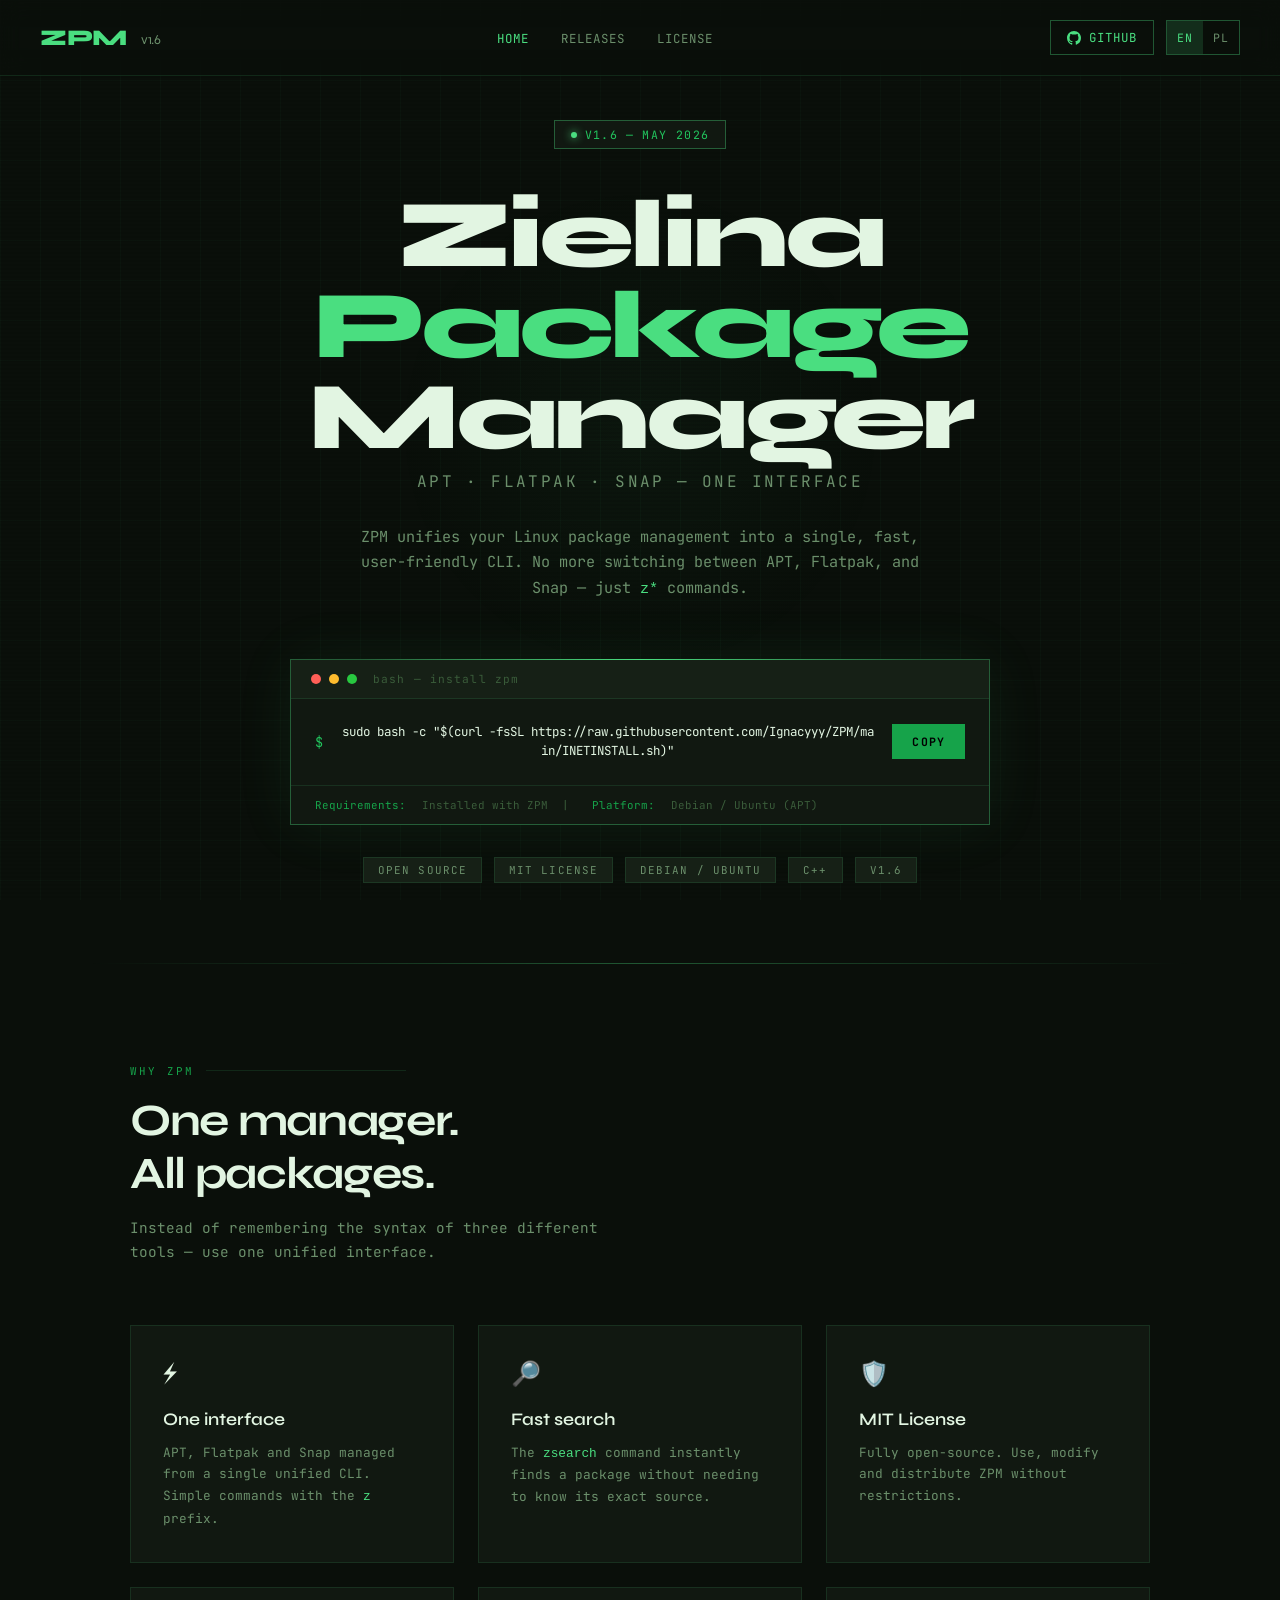
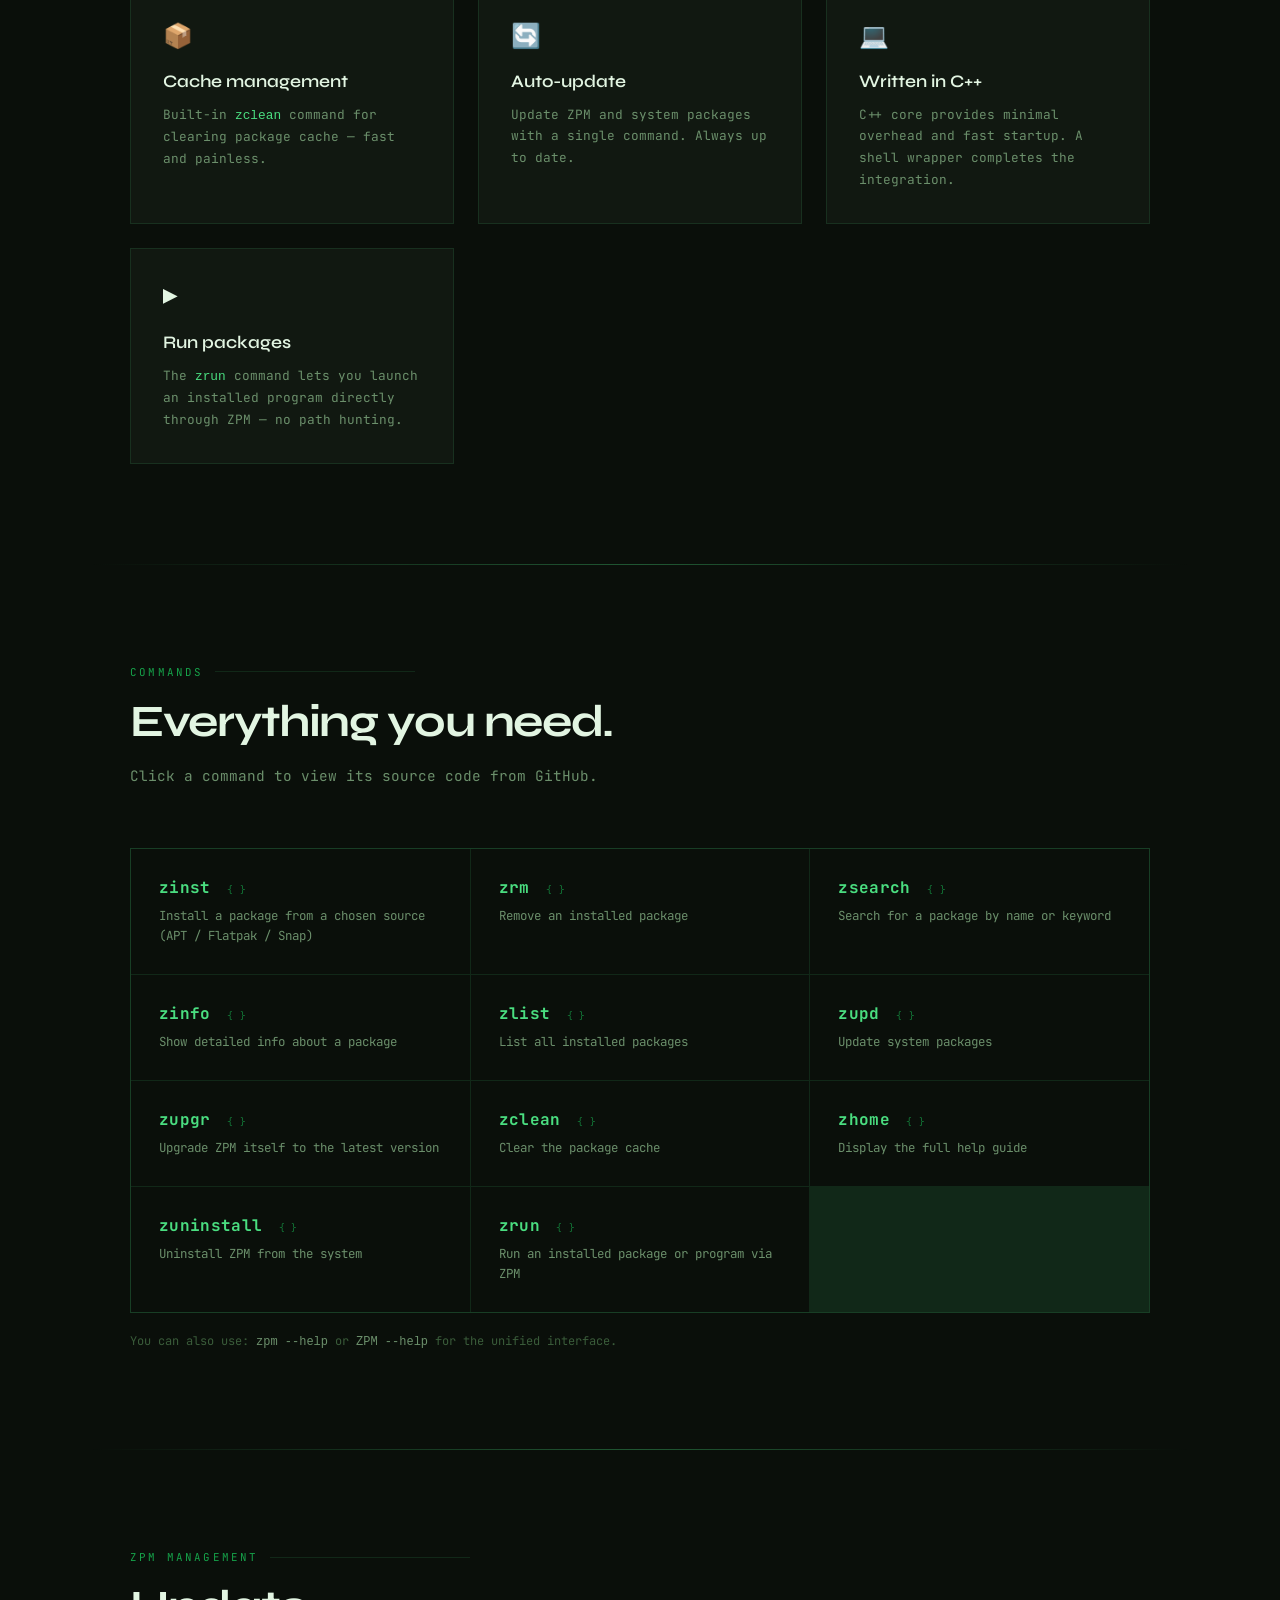
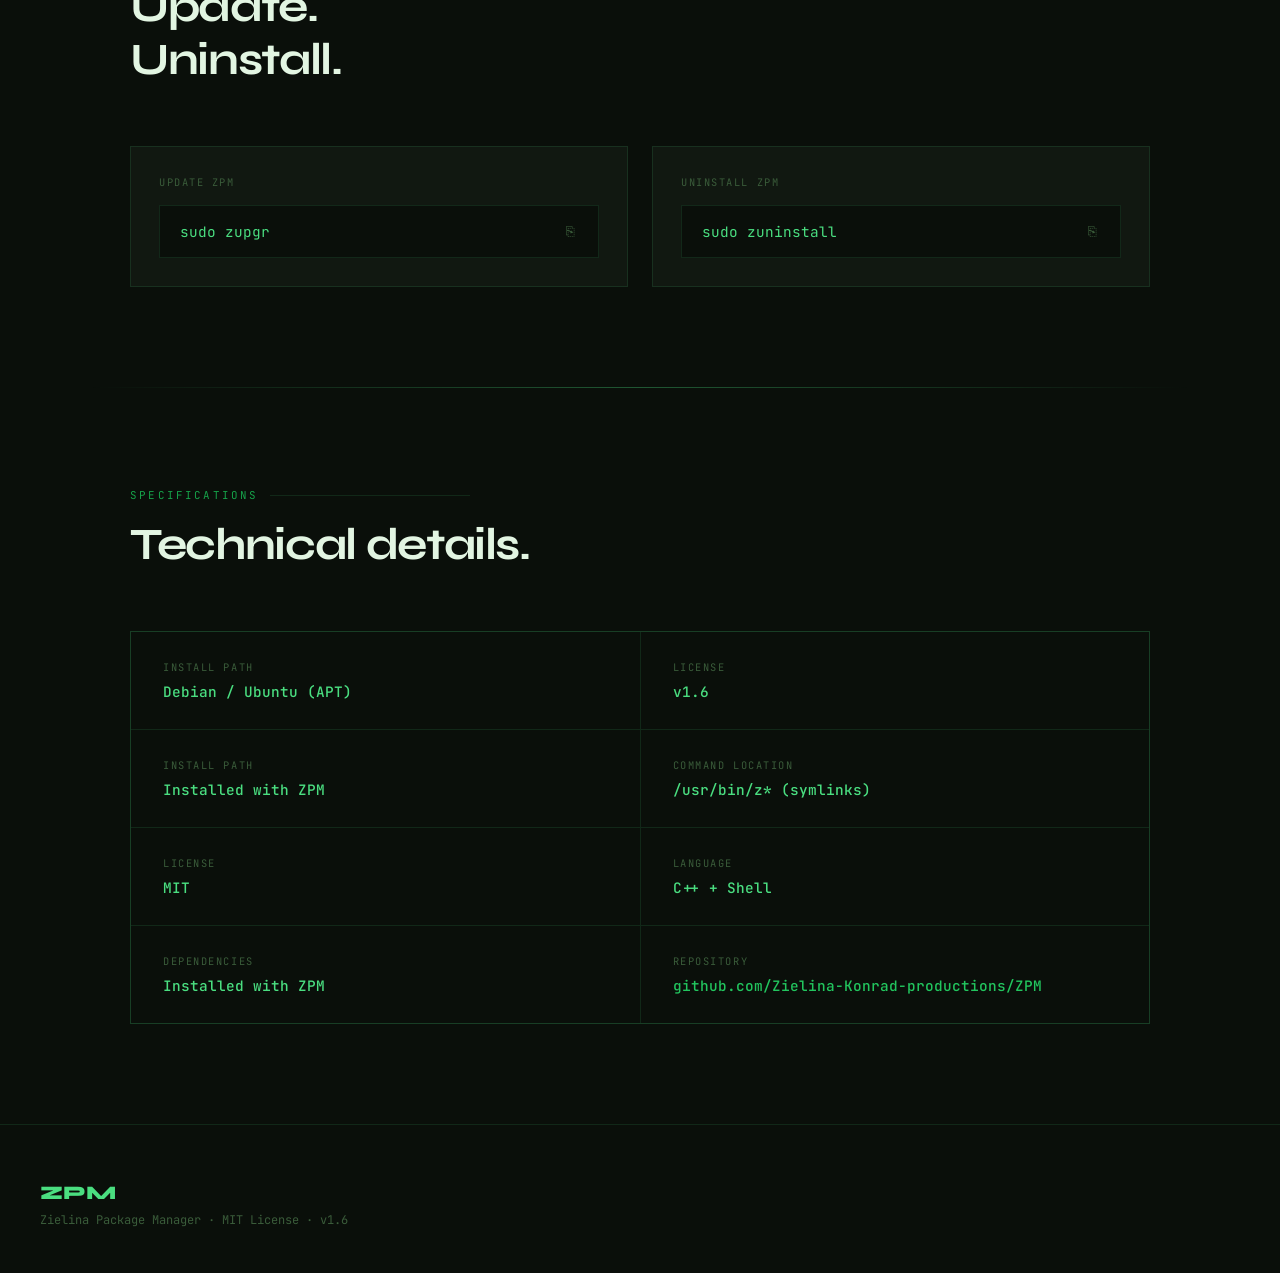
==== commit d711730b: "Replace zhelp command with zhome in index.html" ====
--- a/.page/index.html
+++ b/.page/index.html
@@ -1049,8 +1049,8 @@
       <div class="cmd-name">zclean <span class="cmd-src-hint">{ }</span></div>
       <div class="cmd-desc">Clear the package cache</div>
     </div>
-    <div class="cmd-card" onclick="openCmdCode(this,'zhelp.cpp')">
-      <div class="cmd-name">zhelp <span class="cmd-src-hint">{ }</span></div>
+    <div class="cmd-card" onclick="openCmdCode(this,'zhome.cpp')">
+      <div class="cmd-name">zhome <span class="cmd-src-hint">{ }</span></div>
       <div class="cmd-desc">Display the full help guide</div>
     </div>
     <div class="cmd-card" onclick="openCmdCode(this,'zuninstall.cpp')">
@@ -1178,7 +1178,7 @@
       f6:'Written in C++', f6d:'C++ core provides minimal overhead and fast startup. A shell wrapper completes the integration.',
       f7:'Run packages', f7d:'The <code style="color:var(--green)">zrun</code> command lets you launch an installed program directly through ZPM — no path hunting.',
       commands:'Commands', everything:'Everything you need.', commands_desc:'Click a command to view its source code from GitHub.',
-      c_zinst:'Install a package from a chosen source (APT / Flatpak / Snap)', c_zrm:'Remove an installed package', c_zsearch:'Search for a package by name or keyword', c_zinfo:'Show detailed info about a package', c_zlist:'List all installed packages', c_zupd:'Update system packages', c_zupgr:'Upgrade ZPM itself to the latest version', c_zclean:'Clear the package cache', c_zhelp:'Display the full help guide', c_zuninstall:'Uninstall ZPM from the system', c_zrun:'Run an installed package or program via ZPM',
+      c_zinst:'Install a package from a chosen source (APT / Flatpak / Snap)', c_zrm:'Remove an installed package', c_zsearch:'Search for a package by name or keyword', c_zinfo:'Show detailed info about a package', c_zlist:'List all installed packages', c_zupd:'Update system packages', c_zupgr:'Upgrade ZPM itself to the latest version', c_zclean:'Clear the package cache', c_zhome:'Display the full help guide', c_zuninstall:'Uninstall ZPM from the system', c_zrun:'Run an installed package or program via ZPM',
       view_gh:'View on GitHub ↗', loading:'Loading...', fetching:'Fetching ', help:'You can also use: <code style="color:var(--text-dim)">zpm --help</code> or <code style="color:var(--text-dim)">ZPM --help</code> for the unified interface.',
       management:'ZPM Management', update_uninstall:'Update.<br/>Uninstall.', update_zpm:'Update ZPM', uninstall_zpm:'Uninstall ZPM', install_path:'Install path', license:'License', installed:'Installed with ZPM', footer:'Zielina Package Manager · MIT License · '
     },
@@ -1195,7 +1195,7 @@
       f6:'Napisany w C++', f6d:'Rdzeń w C++ zapewnia mały narzut i szybki start. Wrapper shell dopełnia integrację.',
       f7:'Uruchamianie pakietów', f7d:'Komenda <code style="color:var(--green)">zrun</code> pozwala uruchomić zainstalowany program bezpośrednio przez ZPM — bez szukania ścieżek.',
       commands:'Komendy', everything:'Wszystko, czego potrzebujesz.', commands_desc:'Kliknij komendę, aby zobaczyć jej kod źródłowy z GitHuba.',
-      c_zinst:'Instaluje pakiet z wybranego źródła (APT / Flatpak / Snap)', c_zrm:'Usuwa zainstalowany pakiet', c_zsearch:'Wyszukuje pakiet po nazwie lub słowie kluczowym', c_zinfo:'Pokazuje szczegółowe informacje o pakiecie', c_zlist:'Wyświetla wszystkie zainstalowane pakiety', c_zupd:'Aktualizuje pakiety systemowe', c_zupgr:'Aktualizuje samego ZPM do najnowszej wersji', c_zclean:'Czyści cache pakietów', c_zhelp:'Wyświetla pełną pomoc', c_zuninstall:'Odinstalowuje ZPM z systemu', c_zrun:'Uruchamia zainstalowany pakiet lub program przez ZPM',
+      c_zinst:'Instaluje pakiet z wybranego źródła (APT / Flatpak / Snap)', c_zrm:'Usuwa zainstalowany pakiet', c_zsearch:'Wyszukuje pakiet po nazwie lub słowie kluczowym', c_zinfo:'Pokazuje szczegółowe informacje o pakiecie', c_zlist:'Wyświetla wszystkie zainstalowane pakiety', c_zupd:'Aktualizuje pakiety systemowe', c_zupgr:'Aktualizuje samego ZPM do najnowszej wersji', c_zclean:'Czyści cache pakietów', c_zhome:'Wyświetla pełną pomoc', c_zuninstall:'Odinstalowuje ZPM z systemu', c_zrun:'Uruchamia zainstalowany pakiet lub program przez ZPM',
       view_gh:'Zobacz na GitHubie ↗', loading:'Ładowanie...', fetching:'Pobieranie ', help:'Możesz też użyć: <code style="color:var(--text-dim)">zpm --help</code> albo <code style="color:var(--text-dim)">ZPM --help</code>, aby otworzyć wspólny interfejs.',
       management:'Zarządzanie ZPM', update_uninstall:'Aktualizacja.<br/>Odinstalowanie.', update_zpm:'Aktualizuj ZPM', uninstall_zpm:'Odinstaluj ZPM', install_path:'Ścieżka instalacji', license:'Licencja', installed:'Zainstalowane przez ZPM', footer:'Zielina Package Manager · Licencja MIT · '
     }
@@ -1214,7 +1214,7 @@
     setTxt('section:nth-of-type(1) .section-label','why'); setHtml('section:nth-of-type(1) .section-title','one_manager'); setTxt('section:nth-of-type(1) .section-desc','why_desc');
     const ft=document.querySelectorAll('.feature-title'), fd=document.querySelectorAll('.feature-desc'); ['f1','f2','f3','f4','f5','f6','f7'].forEach((k,i)=>{if(ft[i])ft[i].textContent=tr(k); if(fd[i])fd[i].innerHTML=tr(k+'d');});
     setTxt('#commands .section-label','commands'); setTxt('#commands .section-title','everything'); setTxt('#commands .section-desc','commands_desc');
-    const cds=document.querySelectorAll('.cmd-desc'); ['c_zinst','c_zrm','c_zsearch','c_zinfo','c_zlist','c_zupd','c_zupgr','c_zclean','c_zhelp','c_zuninstall','c_zrun'].forEach((k,i)=>{if(cds[i])cds[i].textContent=tr(k);});
+    const cds=document.querySelectorAll('.cmd-desc'); ['c_zinst','c_zrm','c_zsearch','c_zinfo','c_zlist','c_zupd','c_zupgr','c_zclean','c_zhome','c_zuninstall','c_zrun'].forEach((k,i)=>{if(cds[i])cds[i].textContent=tr(k);});
     setTxt('#cmd-drawer-gh','view_gh'); setTxt('.src-loading','loading'); setHtml('#commands > p:last-child','help');
     const secs=document.querySelectorAll('section'); const mgmt=secs[2]; if(mgmt){mgmt.querySelector('.section-label').textContent=tr('management'); mgmt.querySelector('.section-title').innerHTML=tr('update_uninstall'); const labs=mgmt.querySelectorAll('.cmd-block-label'); if(labs[0])labs[0].textContent=tr('update_zpm'); if(labs[1])labs[1].textContent=tr('uninstall_zpm');}
     const il=document.querySelectorAll('.info-label'); if(il[0])il[0].textContent=tr('install_path'); if(il[1])il[1].textContent=tr('license'); const iv=document.querySelectorAll('.info-value'); if(iv[2])iv[2].textContent=tr('installed');
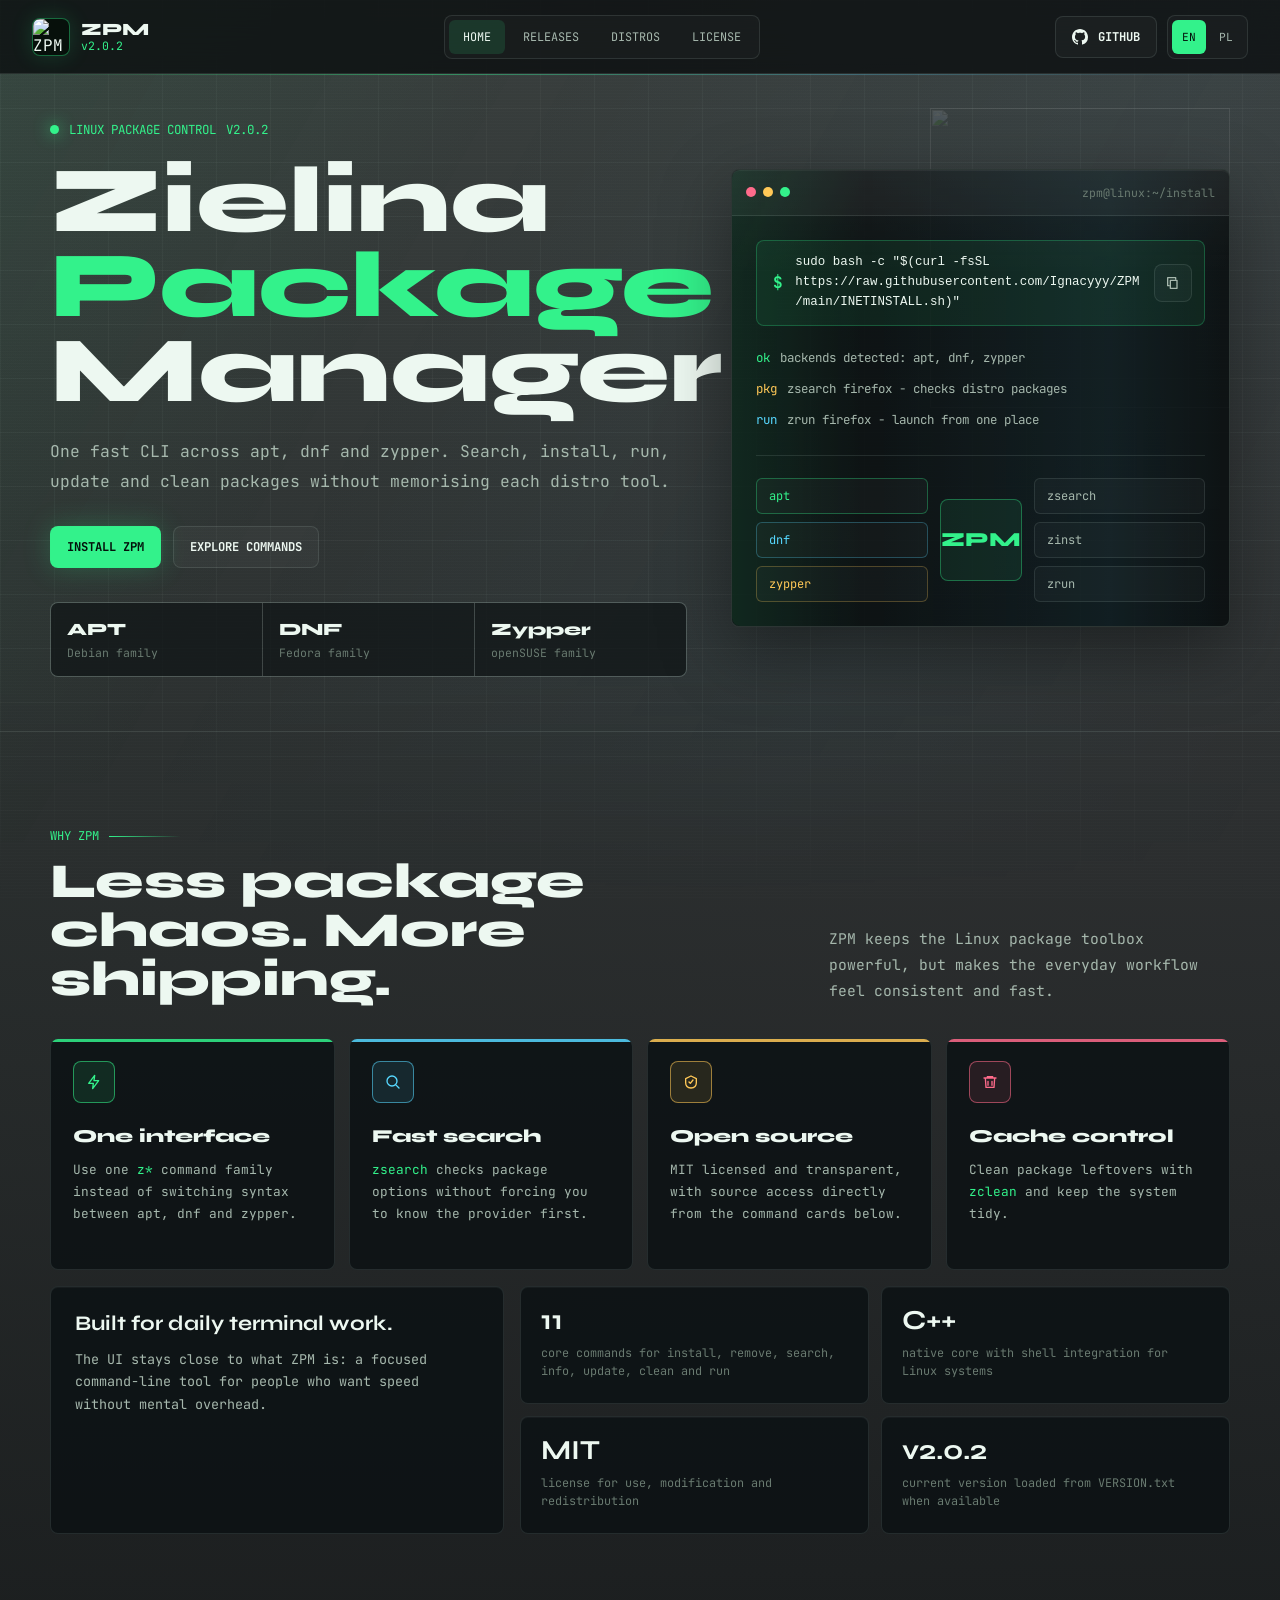
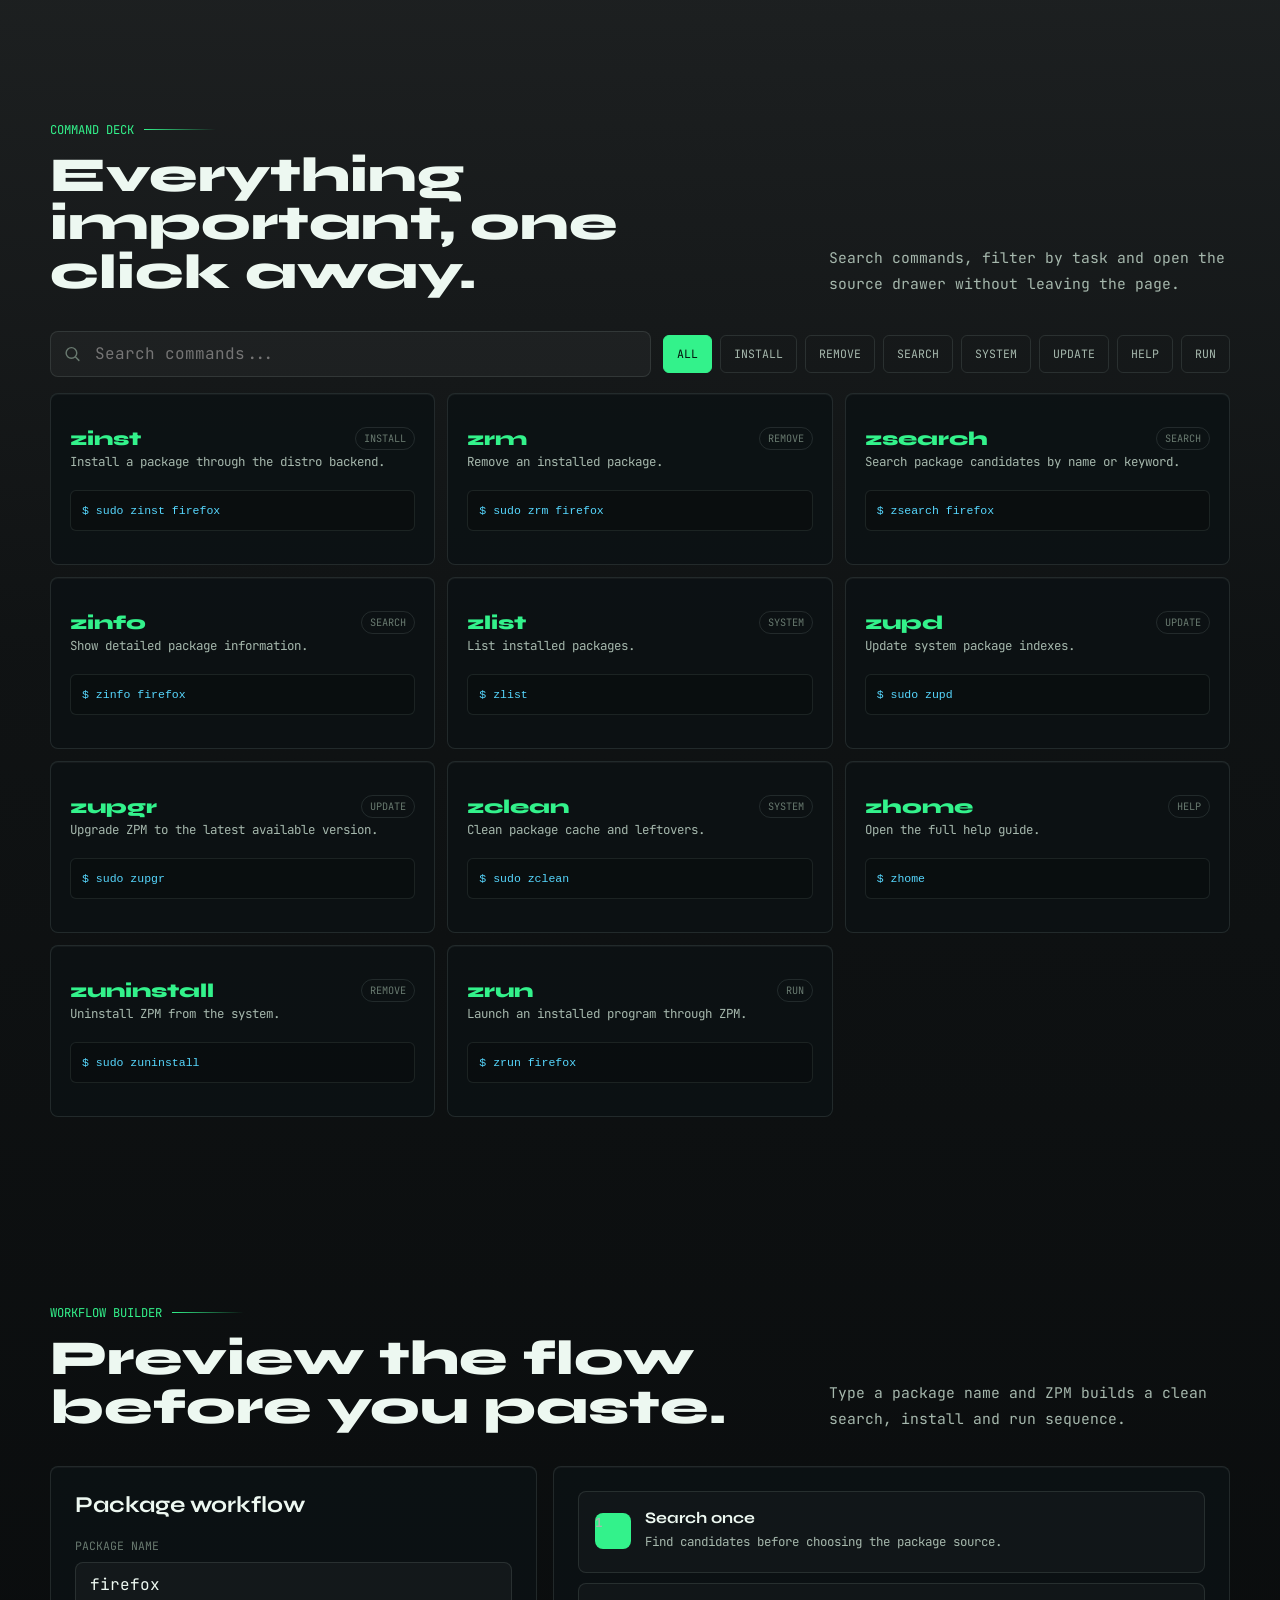
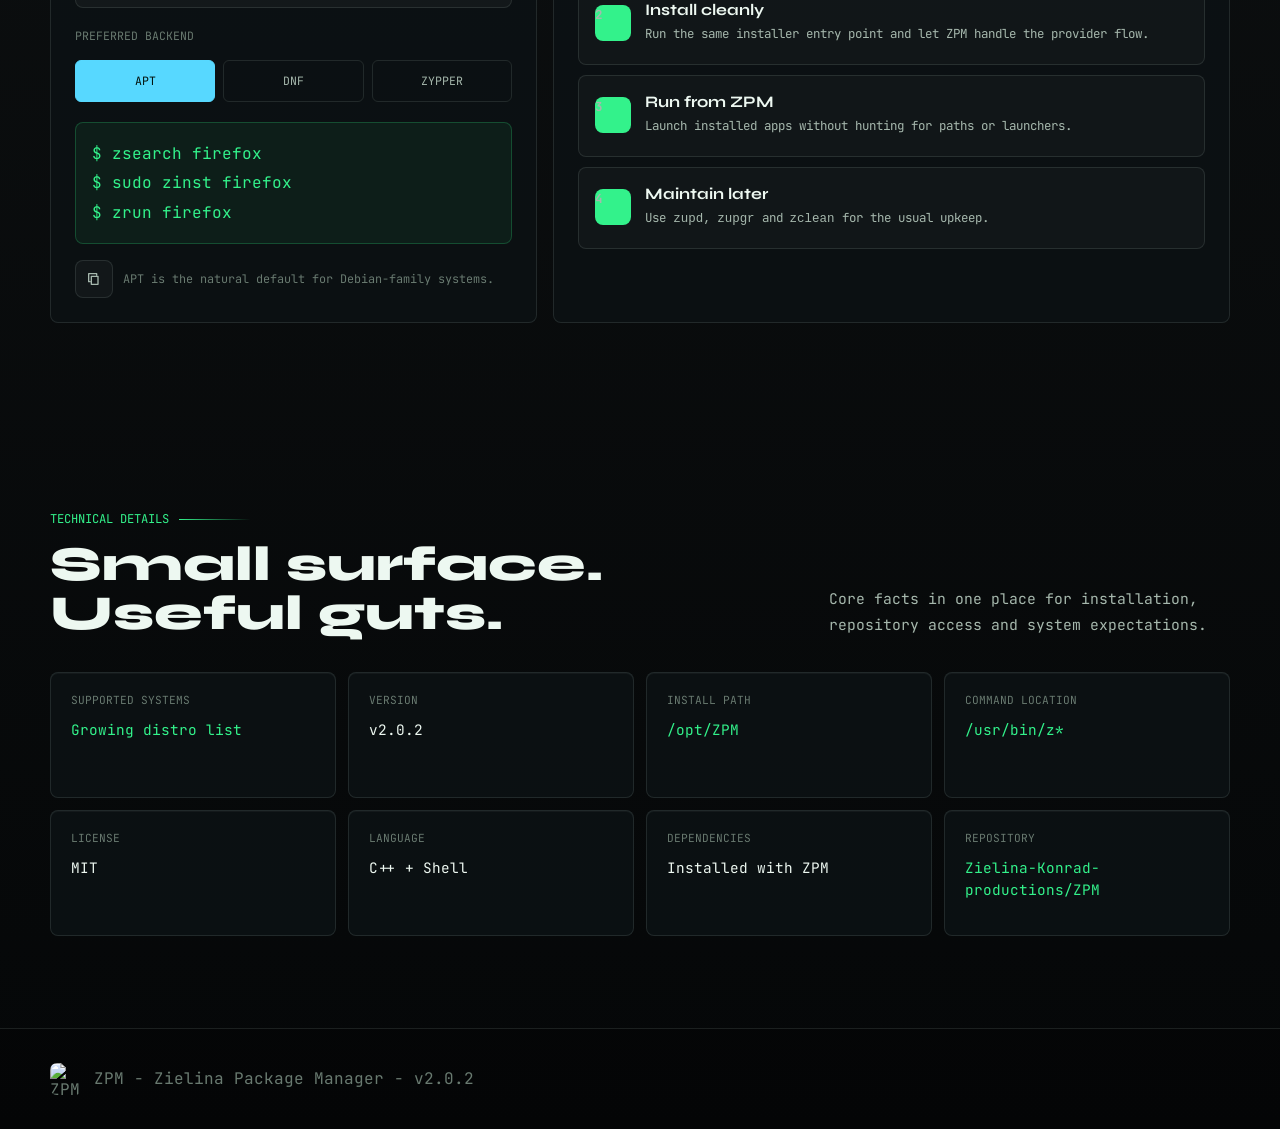
==== commit e39a3004: "Add files via upload" ====
--- a/.page/index.html
+++ b/.page/index.html
@@ -1,1382 +1,2153 @@
 <!DOCTYPE html>
 <html lang="en">
 <head>
-  <meta property="og:title" content="ZPM">
-  <meta property="og:description" content="Modern package manager.">
-  <meta property="og:image" content="https://github.com/Zielina-Konrad-productions/ZPM/blob/main/logo.png?raw=true">
-  <meta name="theme-color" content="#4ade80">
-  <link rel="icon" type="image/png" href="https://github.com/Zielina-Konrad-productions/ZPM/blob/main/logo.png?raw=true">
   <meta charset="UTF-8" />
   <meta name="viewport" content="width=device-width, initial-scale=1.0" />
-  <title>ZPM – Zielina Package Manager</title>
+  <meta property="og:title" content="ZPM" />
+  <meta property="og:description" content="Modern Linux package manager for apt, dnf and zypper." />
+  <meta property="og:image" content="https://github.com/Zielina-Konrad-productions/ZPM/blob/main/logo.png?raw=true" />
+  <meta name="theme-color" content="#33f28b" />
+  <link rel="icon" type="image/png" href="https://github.com/Zielina-Konrad-productions/ZPM/blob/main/logo.png?raw=true" />
+  <title>ZPM - Zielina Package Manager</title>
   <link rel="preconnect" href="https://fonts.googleapis.com" />
   <link rel="preconnect" href="https://fonts.gstatic.com" crossorigin />
-  <link href="https://fonts.googleapis.com/css2?family=JetBrains+Mono:wght@300;400;500;700&family=Syne:wght@400;600;700;800&display=swap" rel="stylesheet" />
+  <link href="https://fonts.googleapis.com/css2?family=JetBrains+Mono:wght@400;500;700&family=Syne:wght@500;600;700;800&display=swap" rel="stylesheet" />
   <style>
     :root {
-      --accent: var(--green);
-      --bg: #0a0f0a;
-      --surface: #111811;
-      --surface2: #162016;
-      --green: #4ade80;
-      --green-dim: #22c55e;
-      --green-dark: #16a34a;
-      --green-glow: rgba(74, 222, 128, 0.15);
-      --green-glow-strong: rgba(74, 222, 128, 0.3);
-      --text: #e2f5e2;
-      --text-dim: #6b8f6b;
-      --text-muted: #3a5c3a;
-      --border: rgba(74, 222, 128, 0.12);
-      --border-bright: rgba(74, 222, 128, 0.35);
-      --mono: 'JetBrains Mono', monospace;
-      --sans: 'Syne', sans-serif;
-    }
-
-    *, *::before, *::after { box-sizing: border-box; margin: 0; padding: 0; }
-
-    html { scroll-behavior: smooth; }
+      --bg: #06090a;
+      --bg-soft: #0b1112;
+      --panel: rgba(12, 18, 20, 0.86);
+      --panel-solid: #101719;
+      --panel-2: #141f21;
+      --line: rgba(219, 247, 232, 0.11);
+      --line-strong: rgba(92, 255, 168, 0.36);
+      --text: #edf8f1;
+      --muted: #a6b8ad;
+      --dim: #697a70;
+      --green: #33f28b;
+      --green-2: #1fbf6c;
+      --cyan: #57d8ff;
+      --amber: #ffc857;
+      --rose: #ff6b8b;
+      --ink: #03100a;
+      --shadow: 0 24px 70px rgba(0, 0, 0, 0.38);
+      --radius: 8px;
+      --mono: "JetBrains Mono", Consolas, monospace;
+      --sans: "Syne", Inter, system-ui, sans-serif;
+    }
+
+    * {
+      box-sizing: border-box;
+      margin: 0;
+      padding: 0;
+    }
+
+    html {
+      scroll-behavior: smooth;
+    }
 
     body {
-      background: var(--bg);
+      min-height: 100vh;
+      overflow-x: hidden;
+      background:
+        linear-gradient(180deg, rgba(6, 9, 10, 0.78), rgba(6, 9, 10, 0.96) 52%, #050708 100%),
+        linear-gradient(135deg, rgba(51, 242, 139, 0.12), transparent 34%, rgba(87, 216, 255, 0.07) 62%, rgba(255, 200, 87, 0.05));
       color: var(--text);
       font-family: var(--mono);
-      overflow-x: hidden;
-      min-height: 100vh;
-    }
-
-    /* GRID BACKGROUND */
+      letter-spacing: 0;
+    }
+
     body::before {
-      content: '';
+      content: "";
       position: fixed;
       inset: 0;
+      z-index: -2;
+      pointer-events: none;
       background-image:
-        linear-gradient(rgba(74,222,128,0.03) 1px, transparent 1px),
-        linear-gradient(90deg, rgba(74,222,128,0.03) 1px, transparent 1px);
-      background-size: 40px 40px;
-      pointer-events: none;
-      z-index: 0;
-    }
-
-    /* SCANLINES */
+        linear-gradient(rgba(219, 247, 232, 0.035) 1px, transparent 1px),
+        linear-gradient(90deg, rgba(219, 247, 232, 0.035) 1px, transparent 1px),
+        linear-gradient(120deg, rgba(51, 242, 139, 0.05), transparent 32%, rgba(87, 216, 255, 0.035) 68%, transparent);
+      background-size: 54px 54px, 54px 54px, auto;
+      mask-image: linear-gradient(180deg, #000 0%, #000 74%, transparent 100%);
+    }
+
     body::after {
-      content: '';
+      content: "";
       position: fixed;
       inset: 0;
-      background: repeating-linear-gradient(
-        0deg,
-        transparent,
-        transparent 2px,
-        rgba(0,0,0,0.05) 2px,
-        rgba(0,0,0,0.05) 4px
-      );
+      z-index: -1;
       pointer-events: none;
-      z-index: 0;
-    }
-
-    /* NAV */
-    nav {
+      background: repeating-linear-gradient(0deg, transparent 0 2px, rgba(255, 255, 255, 0.018) 2px 3px);
+      opacity: 0.55;
+    }
+
+    a {
+      color: inherit;
+    }
+
+    button,
+    input {
+      font: inherit;
+    }
+
+    button {
+      cursor: pointer;
+    }
+
+    ::selection {
+      background: rgba(51, 242, 139, 0.25);
+      color: var(--text);
+    }
+
+    .site-nav {
       position: fixed;
-      top: 0; left: 0; right: 0;
-      z-index: 100;
+      top: 0;
+      left: 0;
+      right: 0;
+      z-index: 50;
       display: flex;
       align-items: center;
       justify-content: space-between;
-      padding: 20px 40px;
-      background: rgba(10,15,10,0.8);
-      backdrop-filter: blur(12px);
-      border-bottom: 1px solid var(--border);
-    }
-
-    .nav-logo {
+      gap: 24px;
+      min-height: 74px;
+      padding: 14px 32px;
+      border-bottom: 1px solid var(--line);
+      background: rgba(6, 9, 10, 0.72);
+      backdrop-filter: blur(18px);
+    }
+
+    .brand {
+      display: inline-flex;
+      align-items: center;
+      gap: 11px;
+      color: var(--text);
+      text-decoration: none;
+      min-width: 0;
+    }
+
+    .brand-mark {
+      width: 38px;
+      height: 38px;
+      border: 1px solid rgba(51, 242, 139, 0.4);
+      border-radius: var(--radius);
+      background: #07100b;
+      object-fit: contain;
+      box-shadow: 0 0 22px rgba(51, 242, 139, 0.16);
+    }
+
+    .brand-name {
+      display: flex;
+      flex-direction: column;
+      gap: 2px;
+      min-width: 0;
+    }
+
+    .brand-title {
       font-family: var(--sans);
+      font-size: 1.08rem;
       font-weight: 800;
-      font-size: 1.4rem;
+      line-height: 1;
+      letter-spacing: 0;
+    }
+
+    .brand-version {
       color: var(--green);
-      letter-spacing: -0.02em;
-      text-decoration: none;
-    }
-
-    .nav-logo span { color: var(--text-dim); font-weight: 400; font-size: 0.85rem; margin-left: 8px; vertical-align: middle; }
+      font-size: 0.72rem;
+      line-height: 1;
+    }
 
     .nav-links {
       display: flex;
-      gap: 32px;
+      align-items: center;
+      justify-content: center;
+      gap: 4px;
+      padding: 4px;
+      border: 1px solid var(--line);
+      border-radius: var(--radius);
+      background: rgba(255, 255, 255, 0.025);
       list-style: none;
     }
-    .nav-links a:hover,.nav-links a.active{color:var(--accent);}
+
+    .nav-links a,
+    .lang-btn,
+    .source-tab,
+    .filter-btn {
+      min-height: 34px;
+      border: 0;
+      border-radius: 6px;
+      color: var(--muted);
+      background: transparent;
+      text-decoration: none;
+      text-transform: uppercase;
+      letter-spacing: 0;
+      transition: color 0.18s ease, background 0.18s ease, border-color 0.18s ease, transform 0.18s ease;
+    }
+
     .nav-links a {
-      color: var(--text-dim);
-      text-decoration: none;
-      font-size: 0.78rem;
-      letter-spacing: 0.08em;
-      text-transform: uppercase;
-      transition: color 0.2s;
-    }
-
-    .nav-links a:hover { color: var(--green); }
-
-    .nav-github {
+      display: inline-flex;
+      align-items: center;
+      padding: 0 14px;
+      font-size: 0.74rem;
+    }
+
+    .nav-links a:hover,
+    .nav-links a.active {
+      color: var(--text);
+      background: rgba(51, 242, 139, 0.12);
+    }
+
+    .nav-actions {
       display: flex;
       align-items: center;
-      gap: 8px;
+      gap: 10px;
+    }
+
+    .lang-switch {
+      display: flex;
+      gap: 3px;
+      padding: 4px;
+      border: 1px solid var(--line);
+      border-radius: var(--radius);
+      background: rgba(255, 255, 255, 0.025);
+    }
+
+    .lang-btn {
+      padding: 0 10px;
+      font-size: 0.7rem;
+    }
+
+    .lang-btn:hover,
+    .lang-btn.active {
+      color: var(--ink);
+      background: var(--green);
+    }
+
+    .ghost-link,
+    .primary-link {
+      display: inline-flex;
+      align-items: center;
+      justify-content: center;
+      gap: 10px;
+      min-height: 42px;
+      padding: 0 16px;
+      border-radius: var(--radius);
+      font-size: 0.76rem;
+      font-weight: 700;
+      text-decoration: none;
+      text-transform: uppercase;
+      letter-spacing: 0;
+      transition: transform 0.18s ease, border-color 0.18s ease, background 0.18s ease, color 0.18s ease, box-shadow 0.18s ease;
+    }
+
+    .primary-link {
+      border: 1px solid rgba(51, 242, 139, 0.65);
+      color: var(--ink);
+      background: var(--green);
+      box-shadow: 0 0 28px rgba(51, 242, 139, 0.22);
+    }
+
+    .ghost-link {
+      border: 1px solid var(--line);
+      color: var(--text);
+      background: rgba(255, 255, 255, 0.03);
+    }
+
+    .primary-link:hover,
+    .ghost-link:hover {
+      transform: translateY(-2px);
+    }
+
+    .ghost-link:hover {
+      border-color: var(--line-strong);
       color: var(--green);
-      text-decoration: none;
-      font-size: 0.78rem;
-      letter-spacing: 0.08em;
-      text-transform: uppercase;
-      border: 1px solid var(--border-bright);
-      padding: 8px 16px;
-      transition: all 0.2s;
-    }
-
-    .nav-github:hover {
-      background: var(--green-glow);
-      box-shadow: 0 0 20px var(--green-glow-strong);
-    }
-
-
-    .nav-actions{display:flex;align-items:center;gap:12px;}
-    .lang-switch{display:flex;align-items:center;border:1px solid var(--border-bright);background:rgba(10,15,10,0.55);}
-    .lang-btn{background:transparent;border:0;color:var(--text-dim);font-family:var(--mono);font-size:0.72rem;letter-spacing:0.08em;text-transform:uppercase;padding:9px 10px;cursor:pointer;transition:all 0.2s;}
-    .lang-btn:hover,.lang-btn.active{color:var(--green);background:var(--green-glow);}
-
-    /* HERO */
+      background: rgba(51, 242, 139, 0.08);
+    }
+
+    .icon {
+      width: 16px;
+      height: 16px;
+      flex: 0 0 auto;
+    }
+
+    .icon-btn {
+      position: relative;
+      display: inline-flex;
+      align-items: center;
+      justify-content: center;
+      width: 38px;
+      height: 38px;
+      border: 1px solid var(--line);
+      border-radius: var(--radius);
+      color: var(--muted);
+      background: rgba(255, 255, 255, 0.03);
+      transition: color 0.18s ease, background 0.18s ease, border-color 0.18s ease, transform 0.18s ease;
+    }
+
+    .icon-btn:hover,
+    .icon-btn.copied {
+      color: var(--ink);
+      border-color: rgba(51, 242, 139, 0.7);
+      background: var(--green);
+      transform: translateY(-1px);
+    }
+
+    [data-tip]::after {
+      content: attr(data-tip);
+      position: absolute;
+      left: 50%;
+      bottom: calc(100% + 9px);
+      z-index: 3;
+      width: max-content;
+      max-width: 180px;
+      padding: 7px 9px;
+      border: 1px solid var(--line);
+      border-radius: 6px;
+      background: #0b1112;
+      color: var(--text);
+      font-size: 0.68rem;
+      line-height: 1.35;
+      opacity: 0;
+      pointer-events: none;
+      transform: translateX(-50%) translateY(4px);
+      transition: opacity 0.16s ease, transform 0.16s ease;
+      box-shadow: var(--shadow);
+      text-transform: none;
+    }
+
+    [data-tip]:hover::after {
+      opacity: 1;
+      transform: translateX(-50%) translateY(0);
+    }
+
     .hero {
       position: relative;
+      min-height: auto;
+      overflow: hidden;
+      padding: 118px 32px 54px;
+      border-bottom: 1px solid var(--line);
+    }
+
+    .hero-logo-watermark {
+      position: absolute;
+      top: 108px;
+      right: max(28px, calc((100vw - 1180px) / 2));
+      width: 300px;
+      height: 300px;
+      object-fit: contain;
+      opacity: 0.13;
+      filter: saturate(1.15);
+      pointer-events: none;
+    }
+
+    .hero::before {
+      content: "";
+      position: absolute;
+      inset: 74px 0 auto 0;
+      height: 1px;
+      background: linear-gradient(90deg, transparent, rgba(51, 242, 139, 0.44), rgba(87, 216, 255, 0.28), transparent);
+    }
+
+    .hero-inner {
+      position: relative;
       z-index: 1;
-      min-height: 100vh;
-      display: flex;
-      flex-direction: column;
+      display: grid;
+      grid-template-columns: minmax(0, 0.92fr) minmax(430px, 0.72fr);
+      gap: 44px;
       align-items: center;
-      justify-content: center;
-      padding: 120px 40px 80px;
-      text-align: center;
-    }
-
-    .hero-badge {
+      width: min(1180px, 100%);
+      margin: 0 auto;
+    }
+
+    .kicker {
       display: inline-flex;
       align-items: center;
-      gap: 8px;
-      background: var(--surface);
-      border: 1px solid var(--border-bright);
-      padding: 6px 16px;
-      font-size: 0.72rem;
-      letter-spacing: 0.12em;
+      gap: 10px;
+      margin-bottom: 20px;
+      color: var(--green);
+      font-size: 0.78rem;
       text-transform: uppercase;
-      color: var(--green-dim);
-      margin-bottom: 40px;
-      animation: fadeInDown 0.6s ease both;
-    }
-
-    .badge-dot {
-      width: 6px; height: 6px;
+      letter-spacing: 0;
+    }
+
+    .kicker::before {
+      content: "";
+      width: 9px;
+      height: 9px;
       border-radius: 50%;
       background: var(--green);
-      box-shadow: 0 0 8px var(--green);
-      animation: pulse 2s infinite;
-    }
-
-    @keyframes pulse {
-      0%, 100% { opacity: 1; }
-      50% { opacity: 0.4; }
-    }
-
-    .hero-ascii {
-      font-family: var(--mono);
-      font-size: 0.38rem;
-      line-height: 1.1;
-      color: var(--green-dark);
-      margin-bottom: 48px;
-      white-space: pre;
-      animation: fadeIn 1s ease 0.2s both;
-      letter-spacing: 0.05em;
-      text-shadow: 0 0 8px rgba(74,222,128,0.3);
-    }
-
-    .hero-title {
+      box-shadow: 0 0 16px rgba(51, 242, 139, 0.8);
+    }
+
+    .hero h1 {
+      max-width: 720px;
       font-family: var(--sans);
-      font-size: clamp(3rem, 8vw, 6rem);
+      font-size: 5.85rem;
+      line-height: 0.91;
       font-weight: 800;
-      letter-spacing: -0.04em;
-      line-height: 0.95;
+      letter-spacing: 0;
+    }
+
+    .hero h1 span {
+      color: var(--green);
+    }
+
+    .hero-lede {
+      max-width: 650px;
+      margin-top: 24px;
+      color: var(--muted);
+      font-size: 1.02rem;
+      line-height: 1.8;
+    }
+
+    .hero-actions {
+      display: flex;
+      flex-wrap: wrap;
+      gap: 12px;
+      margin-top: 30px;
+    }
+
+    .hero-meta {
+      display: grid;
+      grid-template-columns: repeat(3, minmax(0, 1fr));
+      gap: 1px;
+      width: min(660px, 100%);
+      margin-top: 34px;
+      border: 1px solid var(--line);
+      border-radius: var(--radius);
+      overflow: hidden;
+      background: var(--line);
+    }
+
+    .meta-item {
+      padding: 16px;
+      background: rgba(8, 13, 14, 0.72);
+    }
+
+    .meta-value {
       color: var(--text);
-      margin-bottom: 8px;
-      animation: fadeInUp 0.7s ease 0.3s both;
-    }
-
-    .hero-title .accent { color: var(--green); }
-
-    .hero-subtitle-line {
-      font-family: var(--mono);
-      font-size: clamp(0.75rem, 2vw, 1rem);
-      color: var(--text-dim);
-      letter-spacing: 0.15em;
-      text-transform: uppercase;
-      margin-bottom: 32px;
-      animation: fadeInUp 0.7s ease 0.4s both;
-    }
-
-    .hero-desc {
-      max-width: 560px;
-      font-size: 0.95rem;
-      color: var(--text-dim);
-      line-height: 1.7;
-      margin-bottom: 56px;
-      animation: fadeInUp 0.7s ease 0.5s both;
-    }
-
-    /* INSTALL BOX */
-    .install-box {
+      font-family: var(--sans);
+      font-size: 1.08rem;
+      font-weight: 800;
+    }
+
+    .meta-label {
+      margin-top: 5px;
+      color: var(--dim);
+      font-size: 0.72rem;
+    }
+
+    .terminal {
       position: relative;
-      background: var(--surface);
-      border: 1px solid var(--border-bright);
-      padding: 0;
-      max-width: 700px;
-      width: 100%;
-      animation: fadeInUp 0.7s ease 0.6s both;
-      box-shadow: 0 0 60px rgba(74,222,128,0.08), inset 0 1px 0 rgba(74,222,128,0.1);
-    }
-
-    .install-box::before {
-      content: '';
+      border: 1px solid rgba(219, 247, 232, 0.15);
+      border-radius: var(--radius);
+      background: rgba(8, 13, 14, 0.84);
+      box-shadow: var(--shadow), inset 0 1px 0 rgba(255, 255, 255, 0.05);
+      overflow: hidden;
+    }
+
+    .terminal::before {
+      content: "";
       position: absolute;
-      top: -1px; left: 10%; right: 10%;
-      height: 1px;
-      background: linear-gradient(90deg, transparent, var(--green), transparent);
-    }
-
-    .install-bar {
-      display: flex;
-      align-items: center;
-      gap: 8px;
-      padding: 12px 20px;
-      background: var(--surface2);
-      border-bottom: 1px solid var(--border);
-    }
-
-    .install-bar-dot {
-      width: 10px; height: 10px;
-      border-radius: 50%;
-    }
-
-    .dot-red { background: #ff5f57; }
-    .dot-yellow { background: #febc2e; }
-    .dot-green-os { background: #28c840; }
-
-    .install-bar-title {
-      font-size: 0.7rem;
-      color: var(--text-muted);
-      letter-spacing: 0.1em;
-      margin-left: 8px;
-    }
-
-    .install-code {
+      inset: 0;
+      pointer-events: none;
+      border-radius: inherit;
+      background:
+        linear-gradient(90deg, rgba(51, 242, 139, 0.12), transparent 27%, rgba(87, 216, 255, 0.08) 76%, transparent),
+        linear-gradient(180deg, rgba(255, 255, 255, 0.055), transparent 22%);
+      opacity: 0.8;
+    }
+
+    .terminal-bar {
+      position: relative;
       display: flex;
       align-items: center;
       justify-content: space-between;
-      padding: 24px 24px;
       gap: 16px;
-    }
-
-    .install-prompt {
-      color: var(--green-dim);
-      font-size: 0.85rem;
-      white-space: nowrap;
-    }
-
-    .install-cmd {
-      flex: 1;
+      min-height: 46px;
+      padding: 0 14px;
+      border-bottom: 1px solid var(--line);
+      background: rgba(255, 255, 255, 0.035);
+    }
+
+    .window-dots {
+      display: flex;
+      gap: 7px;
+    }
+
+    .window-dots span {
+      width: 10px;
+      height: 10px;
+      border-radius: 50%;
+    }
+
+    .window-dots span:nth-child(1) { background: var(--rose); }
+    .window-dots span:nth-child(2) { background: var(--amber); }
+    .window-dots span:nth-child(3) { background: var(--green); }
+
+    .terminal-title {
+      color: var(--dim);
+      font-size: 0.72rem;
+    }
+
+    .terminal-body {
+      position: relative;
+      padding: 24px;
+    }
+
+    .install-line {
+      display: grid;
+      grid-template-columns: auto 1fr auto;
+      align-items: center;
+      gap: 12px;
+      min-height: 58px;
+      padding: 12px 12px 12px 16px;
+      border: 1px solid rgba(51, 242, 139, 0.25);
+      border-radius: var(--radius);
+      background: rgba(51, 242, 139, 0.075);
+    }
+
+    .prompt {
+      color: var(--green);
+      font-weight: 700;
+    }
+
+    .install-command {
+      min-width: 0;
+      color: var(--text);
       font-size: 0.78rem;
-      color: var(--text);
-      word-break: break-all;
-      line-height: 1.5;
-    }
-
-    .copy-btn {
-      background: var(--green-dark);
-      color: #000;
-      border: none;
-      padding: 10px 20px;
-      font-family: var(--mono);
-      font-size: 0.72rem;
-      font-weight: 700;
-      letter-spacing: 0.1em;
-      text-transform: uppercase;
-      cursor: pointer;
-      white-space: nowrap;
-      transition: all 0.2s;
-      flex-shrink: 0;
-    }
-
-    .copy-btn:hover {
-      background: var(--green);
-      box-shadow: 0 0 20px var(--green-glow-strong);
-    }
-
-    .copy-btn.copied {
-      background: #16a34a;
-      color: #fff;
-    }
-
-    .install-note {
-      padding: 12px 24px;
-      border-top: 1px solid var(--border);
-      font-size: 0.68rem;
-      color: var(--text-muted);
+      line-height: 1.6;
+      overflow-wrap: anywhere;
+    }
+
+    .shell-feed {
+      margin-top: 22px;
+      display: grid;
+      gap: 10px;
+    }
+
+    .feed-line {
       display: flex;
-      gap: 16px;
-    }
-
-    .install-note span { color: var(--green-dark); }
-
-    /* TAGS */
-    .hero-tags {
-      display: flex;
+      gap: 10px;
+      min-height: 21px;
+      color: var(--muted);
+      font-size: 0.78rem;
+      line-height: 1.6;
+    }
+
+    .feed-line .ok {
+      color: var(--green);
+    }
+
+    .feed-line .warn {
+      color: var(--amber);
+    }
+
+    .feed-line .path {
+      color: var(--cyan);
+    }
+
+    .package-map {
+      display: grid;
+      grid-template-columns: 1fr auto 1fr;
       gap: 12px;
-      flex-wrap: wrap;
+      align-items: center;
+      margin-top: 24px;
+      padding-top: 22px;
+      border-top: 1px solid var(--line);
+    }
+
+    .source-stack,
+    .command-stack {
+      display: grid;
+      gap: 8px;
+    }
+
+    .source-pill,
+    .command-pill {
+      min-height: 36px;
+      padding: 9px 12px;
+      border: 1px solid var(--line);
+      border-radius: 6px;
+      color: var(--muted);
+      background: rgba(255, 255, 255, 0.028);
+      font-size: 0.75rem;
+    }
+
+    .source-pill:nth-child(1) { border-color: rgba(51, 242, 139, 0.32); color: var(--green); }
+    .source-pill:nth-child(2) { border-color: rgba(87, 216, 255, 0.28); color: var(--cyan); }
+    .source-pill:nth-child(3) { border-color: rgba(255, 200, 87, 0.26); color: var(--amber); }
+
+    .map-core {
+      display: inline-flex;
+      align-items: center;
       justify-content: center;
-      margin-top: 32px;
-      animation: fadeInUp 0.7s ease 0.7s both;
-    }
-
-    .tag {
-      background: var(--surface2);
-      border: 1px solid var(--border);
-      padding: 5px 14px;
-      font-size: 0.68rem;
-      letter-spacing: 0.1em;
-      text-transform: uppercase;
-      color: var(--text-dim);
-    }
-
-    /* SECTION */
-    section {
+      width: 82px;
+      height: 82px;
+      border: 1px solid rgba(51, 242, 139, 0.36);
+      border-radius: var(--radius);
+      background: rgba(51, 242, 139, 0.08);
+      color: var(--green);
+      font-family: var(--sans);
+      font-size: 1.25rem;
+      font-weight: 800;
+    }
+
+    main {
       position: relative;
       z-index: 1;
-      padding: 100px 40px;
-      max-width: 1100px;
+    }
+
+    section {
+      width: min(1180px, calc(100% - 64px));
       margin: 0 auto;
+      padding: 92px 0;
+    }
+
+    .section-head {
+      display: grid;
+      grid-template-columns: minmax(0, 0.82fr) minmax(260px, 0.44fr);
+      gap: 32px;
+      align-items: end;
+      margin-bottom: 34px;
     }
 
     .section-label {
-      font-size: 0.68rem;
-      letter-spacing: 0.2em;
+      display: inline-flex;
+      align-items: center;
+      gap: 10px;
+      margin-bottom: 13px;
+      color: var(--green);
+      font-size: 0.76rem;
       text-transform: uppercase;
-      color: var(--green-dark);
-      margin-bottom: 16px;
-      display: flex;
-      align-items: center;
-      gap: 12px;
+      letter-spacing: 0;
     }
 
     .section-label::after {
-      content: '';
-      flex: 1;
+      content: "";
+      width: 72px;
       height: 1px;
-      background: var(--border);
-      max-width: 200px;
+      background: linear-gradient(90deg, var(--green), transparent);
     }
 
     .section-title {
       font-family: var(--sans);
-      font-size: clamp(1.8rem, 4vw, 2.8rem);
-      font-weight: 700;
-      letter-spacing: -0.03em;
+      font-size: 3.05rem;
+      line-height: 1;
+      font-weight: 800;
+      letter-spacing: 0;
+    }
+
+    .section-desc {
+      color: var(--muted);
+      font-size: 0.92rem;
+      line-height: 1.75;
+    }
+
+    .feature-grid {
+      display: grid;
+      grid-template-columns: repeat(4, minmax(0, 1fr));
+      gap: 14px;
+    }
+
+    .feature-card,
+    .stat-card,
+    .info-card,
+    .command-card,
+    .workflow-panel,
+    .drawer,
+    .quick-card {
+      border: 1px solid var(--line);
+      border-radius: var(--radius);
+      background: var(--panel);
+      box-shadow: inset 0 1px 0 rgba(255, 255, 255, 0.04);
+    }
+
+    .feature-card {
+      position: relative;
+      min-height: 232px;
+      padding: 22px;
+      overflow: hidden;
+      transition: transform 0.18s ease, border-color 0.18s ease, background 0.18s ease;
+    }
+
+    .feature-card::before {
+      content: "";
+      position: absolute;
+      top: 0;
+      left: 0;
+      right: 0;
+      height: 3px;
+      background: var(--feature-color, var(--green));
+      opacity: 0.85;
+    }
+
+    .feature-card:hover {
+      transform: translateY(-4px);
+      border-color: rgba(219, 247, 232, 0.23);
+      background: rgba(16, 25, 27, 0.96);
+    }
+
+    .feature-icon {
+      display: inline-flex;
+      align-items: center;
+      justify-content: center;
+      width: 42px;
+      height: 42px;
+      margin-bottom: 22px;
+      border: 1px solid color-mix(in srgb, var(--feature-color, var(--green)) 55%, transparent);
+      border-radius: var(--radius);
+      color: var(--feature-color, var(--green));
+      background: color-mix(in srgb, var(--feature-color, var(--green)) 10%, transparent);
+    }
+
+    .feature-title {
+      font-family: var(--sans);
+      font-size: 1.14rem;
+      font-weight: 800;
+      letter-spacing: 0;
+    }
+
+    .feature-desc {
+      margin-top: 12px;
+      color: var(--muted);
+      font-size: 0.8rem;
+      line-height: 1.72;
+    }
+
+    .feature-desc code,
+    .info-card code,
+    .drawer code,
+    .workflow-output code {
+      color: var(--green);
+      font-family: var(--mono);
+    }
+
+    .quick-grid {
+      display: grid;
+      grid-template-columns: 0.78fr 1.22fr;
+      gap: 16px;
+      margin-top: 16px;
+    }
+
+    .quick-card {
+      padding: 24px;
+    }
+
+    .quick-card h3 {
+      font-family: var(--sans);
+      font-size: 1.3rem;
+      letter-spacing: 0;
+    }
+
+    .quick-card p {
+      margin-top: 12px;
+      color: var(--muted);
+      font-size: 0.84rem;
+      line-height: 1.7;
+    }
+
+    .stats-grid {
+      display: grid;
+      grid-template-columns: repeat(2, minmax(0, 1fr));
+      gap: 12px;
+    }
+
+    .stat-card {
+      min-height: 118px;
+      padding: 20px;
+    }
+
+    .stat-card strong {
+      display: block;
       color: var(--text);
+      font-family: var(--sans);
+      font-size: 1.72rem;
+      line-height: 1;
+      letter-spacing: 0;
+    }
+
+    .stat-card span {
+      display: block;
+      margin-top: 10px;
+      color: var(--dim);
+      font-size: 0.74rem;
+      line-height: 1.55;
+    }
+
+    .command-toolbar {
+      display: grid;
+      grid-template-columns: minmax(220px, 1fr) auto;
+      gap: 12px;
+      align-items: center;
       margin-bottom: 16px;
     }
 
-    .section-desc {
-      color: var(--text-dim);
-      font-size: 0.9rem;
-      line-height: 1.7;
-      max-width: 500px;
-      margin-bottom: 60px;
-    }
-
-    /* COMMANDS GRID */
+    .search-wrap {
+      position: relative;
+    }
+
+    .search-wrap svg {
+      position: absolute;
+      left: 14px;
+      top: 50%;
+      width: 17px;
+      height: 17px;
+      color: var(--dim);
+      transform: translateY(-50%);
+      pointer-events: none;
+    }
+
+    .search-input,
+    .package-input {
+      width: 100%;
+      min-height: 46px;
+      border: 1px solid var(--line);
+      border-radius: var(--radius);
+      outline: none;
+      color: var(--text);
+      background: rgba(255, 255, 255, 0.035);
+      transition: border-color 0.18s ease, box-shadow 0.18s ease;
+    }
+
+    .search-input {
+      padding: 0 14px 0 44px;
+    }
+
+    .package-input {
+      padding: 0 14px;
+    }
+
+    .search-input:focus,
+    .package-input:focus {
+      border-color: var(--line-strong);
+      box-shadow: 0 0 0 3px rgba(51, 242, 139, 0.09);
+    }
+
+    .filters {
+      display: flex;
+      flex-wrap: wrap;
+      gap: 8px;
+    }
+
+    .filter-btn {
+      min-height: 38px;
+      padding: 0 13px;
+      border: 1px solid var(--line);
+      font-size: 0.72rem;
+    }
+
+    .filter-btn:hover,
+    .filter-btn.active {
+      color: var(--ink);
+      border-color: var(--green);
+      background: var(--green);
+    }
+
     .commands-grid {
       display: grid;
-      grid-template-columns: repeat(auto-fill, minmax(280px, 1fr));
-      gap: 1px;
-      background: var(--border);
-      border: 1px solid var(--border);
-    }
-
-    .cmd-card {
-      background: var(--bg);
-      padding: 28px 28px;
+      grid-template-columns: repeat(3, minmax(0, 1fr));
+      gap: 12px;
+    }
+
+    .command-card {
       position: relative;
+      min-height: 172px;
+      padding: 19px;
       overflow: hidden;
-      transition: background 0.2s;
-    }
-
-    .cmd-card::before {
-      content: '';
+      text-align: left;
+      color: inherit;
+      transition: transform 0.18s ease, border-color 0.18s ease, background 0.18s ease;
+    }
+
+    .command-card::after {
+      content: "";
       position: absolute;
-      top: 0; left: 0;
-      width: 3px; height: 0;
-      background: var(--green);
-      transition: height 0.3s ease;
-    }
-
-    .cmd-card:hover { background: var(--surface); }
-    .cmd-card:hover::before { height: 100%; }
-
-    .cmd-name {
-      font-size: 1rem;
-      font-weight: 700;
+      inset: auto 18px 0 18px;
+      height: 2px;
+      background: linear-gradient(90deg, var(--green), var(--cyan), transparent);
+      opacity: 0;
+      transition: opacity 0.18s ease;
+    }
+
+    .command-card:hover,
+    .command-card.active {
+      transform: translateY(-3px);
+      border-color: rgba(51, 242, 139, 0.38);
+      background: rgba(17, 28, 29, 0.96);
+    }
+
+    .command-card:hover::after,
+    .command-card.active::after {
+      opacity: 1;
+    }
+
+    .command-top {
+      display: flex;
+      align-items: flex-start;
+      justify-content: space-between;
+      gap: 10px;
+    }
+
+    .command-name {
       color: var(--green);
-      margin-bottom: 8px;
-      letter-spacing: 0.02em;
-    }
-
-    .cmd-desc {
+      font-family: var(--sans);
+      font-size: 1.22rem;
+      font-weight: 800;
+      letter-spacing: 0;
+    }
+
+    .command-group {
+      flex: 0 0 auto;
+      padding: 4px 8px;
+      border: 1px solid var(--line);
+      border-radius: 999px;
+      color: var(--dim);
+      font-size: 0.64rem;
+      text-transform: uppercase;
+      letter-spacing: 0;
+    }
+
+    .command-desc {
+      margin-top: 13px;
+      color: var(--muted);
       font-size: 0.78rem;
-      color: var(--text-dim);
-      line-height: 1.6;
-    }
-
-    /* FEATURES */
-    .features-grid {
-      display: grid;
-      grid-template-columns: repeat(auto-fill, minmax(300px, 1fr));
-      gap: 24px;
-      margin-top: 60px;
-    }
-
-    .feature-card {
-      background: var(--surface);
-      border: 1px solid var(--border);
-      padding: 32px;
-      position: relative;
+      line-height: 1.7;
+    }
+
+    .command-example {
+      display: block;
+      margin-top: 18px;
+      padding: 10px 11px;
+      border: 1px solid rgba(219, 247, 232, 0.09);
+      border-radius: 6px;
+      color: var(--cyan);
+      background: rgba(0, 0, 0, 0.18);
+      font-size: 0.72rem;
+      line-height: 1.7;
+      white-space: normal;
+      overflow-wrap: anywhere;
+      word-break: break-word;
+      overflow: visible;
+    }
+
+    .drawer {
+      display: none;
+      margin-top: 14px;
       overflow: hidden;
-      transition: border-color 0.3s, transform 0.2s;
-    }
-
-    .feature-card:hover {
-      border-color: var(--border-bright);
-      transform: translateY(-3px);
-      box-shadow: 0 12px 40px rgba(74,222,128,0.06);
-    }
-
-    .feature-icon {
-      font-size: 1.5rem;
-      margin-bottom: 20px;
+      box-shadow: var(--shadow);
+    }
+
+    .drawer.open {
       display: block;
-    }
-
-    .feature-title {
-      font-family: var(--sans);
-      font-size: 1.1rem;
-      font-weight: 600;
-      color: var(--text);
-      margin-bottom: 12px;
-    }
-
-    .feature-desc {
-      font-size: 0.8rem;
-      color: var(--text-dim);
-      line-height: 1.7;
-    }
-
-    /* INFO BOX */
-    .info-grid {
-      display: grid;
-      grid-template-columns: 1fr 1fr;
-      gap: 1px;
-      background: var(--border);
-      border: 1px solid var(--border);
-      margin-top: 60px;
-    }
-
-    .info-item {
-      background: var(--bg);
-      padding: 28px 32px;
-    }
-
-    .info-label {
-      font-size: 0.65rem;
-      letter-spacing: 0.15em;
-      text-transform: uppercase;
-      color: var(--text-muted);
-      margin-bottom: 8px;
-    }
-
-    .info-value {
-      font-size: 0.9rem;
-      color: var(--green);
-      font-weight: 500;
-    }
-
-    /* QUICK COMMANDS */
-    .quick-cmd {
-      display: flex;
-      flex-direction: column;
-      gap: 2px;
-      margin-top: 60px;
-    }
-
-    .qcmd-row {
-      display: grid;
-      grid-template-columns: 180px 1fr;
-      border: 1px solid var(--border);
-      border-top: none;
-      background: var(--bg);
-      transition: background 0.15s;
-    }
-
-    .qcmd-row:first-child { border-top: 1px solid var(--border); }
-    .qcmd-row:hover { background: var(--surface); }
-
-    .qcmd-name {
-      padding: 16px 24px;
-      color: var(--green);
-      font-weight: 700;
-      font-size: 0.85rem;
-      border-right: 1px solid var(--border);
-      display: flex;
-      align-items: center;
-    }
-
-    .qcmd-desc {
-      padding: 16px 24px;
-      color: var(--text-dim);
-      font-size: 0.8rem;
-      display: flex;
-      align-items: center;
-    }
-
-    /* UPDATE / UNINSTALL */
-    .two-col {
-      display: grid;
-      grid-template-columns: 1fr 1fr;
-      gap: 24px;
-      margin-top: 60px;
-    }
-
-    .cmd-block {
-      background: var(--surface);
-      border: 1px solid var(--border);
-      padding: 28px;
-    }
-
-    .cmd-block-label {
-      font-size: 0.65rem;
-      letter-spacing: 0.15em;
-      text-transform: uppercase;
-      color: var(--text-muted);
-      margin-bottom: 16px;
-    }
-
-    .cmd-block-cmd {
-      font-family: var(--mono);
-      font-size: 0.9rem;
-      color: var(--green);
-      background: var(--bg);
-      border: 1px solid var(--border);
-      padding: 14px 20px;
+      animation: liftIn 0.22s ease both;
+    }
+
+    .drawer-head {
       display: flex;
       align-items: center;
       justify-content: space-between;
       gap: 12px;
-    }
-
-    .cmd-block-copy {
-      background: none;
-      border: none;
-      color: var(--text-muted);
-      cursor: pointer;
-      font-size: 0.85rem;
-      padding: 4px;
-      transition: color 0.2s;
-    }
-
-    .cmd-block-copy:hover { color: var(--green); }
-
-    /* FOOTER */
-    footer {
-      position: relative;
-      z-index: 1;
-      border-top: 1px solid var(--border);
-      padding: 48px 40px;
+      min-height: 54px;
+      padding: 10px 14px 10px 18px;
+      border-bottom: 1px solid var(--line);
+      background: rgba(255, 255, 255, 0.035);
+    }
+
+    .drawer-title {
+      display: flex;
+      flex-direction: column;
+      gap: 3px;
+      min-width: 0;
+    }
+
+    .drawer-title strong {
+      color: var(--green);
+      font-family: var(--sans);
+      font-size: 1rem;
+      letter-spacing: 0;
+    }
+
+    .drawer-title span {
+      color: var(--dim);
+      font-size: 0.7rem;
+    }
+
+    .drawer-actions {
       display: flex;
       align-items: center;
-      justify-content: space-between;
-      flex-wrap: gap;
-    }
-
-    .footer-left .logo {
+      gap: 8px;
+    }
+
+    .code-pane {
+      max-height: 520px;
+      overflow: auto;
+      padding: 22px;
+    }
+
+    .code-pane pre {
+      margin: 0;
+      color: var(--text);
+      font-family: var(--mono);
+      font-size: 0.76rem;
+      line-height: 1.8;
+      white-space: pre;
+    }
+
+    .code-loading,
+    .code-error,
+    .empty-state {
+      padding: 42px 20px;
+      color: var(--muted);
+      text-align: center;
+      font-size: 0.82rem;
+      line-height: 1.7;
+    }
+
+    .kw { color: #7dd3fc; }
+    .fn { color: #33f28b; }
+    .str { color: #ffc857; }
+    .cmt { color: #6f8477; font-style: italic; }
+    .num { color: #ff8fb0; }
+    .pp { color: #c7b8ff; }
+
+    .workflow-grid {
+      display: grid;
+      grid-template-columns: minmax(320px, 0.72fr) minmax(0, 1fr);
+      gap: 16px;
+    }
+
+    .workflow-panel {
+      padding: 24px;
+    }
+
+    .workflow-panel h3 {
       font-family: var(--sans);
-      font-weight: 800;
-      font-size: 1.2rem;
-      color: var(--green);
-    }
-
-    .footer-left p {
-      font-size: 0.75rem;
-      color: var(--text-muted);
+      font-size: 1.42rem;
+      letter-spacing: 0;
+    }
+
+    .field {
+      display: grid;
+      gap: 9px;
+      margin-top: 20px;
+    }
+
+    .field label {
+      color: var(--dim);
+      font-size: 0.72rem;
+      text-transform: uppercase;
+      letter-spacing: 0;
+    }
+
+    .source-tabs {
+      display: grid;
+      grid-template-columns: repeat(3, minmax(0, 1fr));
+      gap: 8px;
       margin-top: 8px;
     }
 
-    .footer-right {
-      display: flex;
-      gap: 24px;
-    }
-
-    .footer-right a {
+    .source-tab {
+      min-height: 42px;
+      border: 1px solid var(--line);
       font-size: 0.72rem;
-      color: var(--text-muted);
-      text-decoration: none;
-      text-transform: uppercase;
-      letter-spacing: 0.1em;
-      transition: color 0.2s;
-    }
-
-    .footer-right a:hover { color: var(--green); }
-
-    /* DIVIDER LINE */
-    .divider {
-      position: relative;
-      z-index: 1;
-      height: 1px;
-      background: linear-gradient(90deg, transparent, var(--border-bright), transparent);
-      max-width: 1100px;
-      margin: 0 auto;
-    }
-
-    /* GLOWING ORB */
-    .glow-orb {
-      position: fixed;
-      width: 500px; height: 500px;
-      border-radius: 50%;
-      background: radial-gradient(circle, rgba(74,222,128,0.04) 0%, transparent 70%);
-      pointer-events: none;
-      z-index: 0;
-      top: 20%; left: 50%;
-      transform: translateX(-50%);
-    }
-
-    /* ANIMATIONS */
-    @keyframes fadeIn { from { opacity: 0; } to { opacity: 1; } }
-    @keyframes fadeInUp { from { opacity: 0; transform: translateY(24px); } to { opacity: 1; transform: translateY(0); } }
-    @keyframes fadeInDown { from { opacity: 0; transform: translateY(-16px); } to { opacity: 1; transform: translateY(0); } }
-
-    /* CMD DRAWER — inline code under grid */
-    .cmd-src-hint {
-      font-size: 0.6rem;
-      color: var(--green-dark);
-      font-weight: 400;
-      margin-left: 6px;
-      opacity: 0.7;
-      transition: opacity 0.2s;
-    }
-    .cmd-card:hover .cmd-src-hint { opacity: 1; color: var(--green); }
-    .cmd-card { cursor: pointer; }
-    .cmd-card.active {
-      background: var(--surface2);
-      border-left: 3px solid var(--green);
-    }
-    .cmd-card.active::before { height: 100%; }
-
-    .cmd-drawer {
-      display: none;
-      margin-top: 2px;
-      border: 1px solid var(--border-bright);
-      background: var(--surface);
-      box-shadow: 0 0 40px rgba(74,222,128,0.07);
-      animation: fadeInUp 0.25s ease both;
-    }
-    .cmd-drawer.open { display: block; }
-
-    .cmd-drawer-bar {
-      display: flex;
-      align-items: center;
-      justify-content: space-between;
-      padding: 10px 20px;
-      background: var(--surface2);
-      border-bottom: 1px solid var(--border);
-    }
-
-    .cmd-drawer-title {
+    }
+
+    .source-tab:hover,
+    .source-tab.active {
+      color: var(--ink);
+      border-color: var(--cyan);
+      background: var(--cyan);
+    }
+
+    .workflow-output {
+      margin-top: 20px;
+      padding: 16px;
+      border: 1px solid rgba(51, 242, 139, 0.22);
+      border-radius: var(--radius);
+      background: rgba(51, 242, 139, 0.06);
+      color: var(--text);
+      line-height: 1.85;
+      overflow-wrap: anywhere;
+    }
+
+    .workflow-actions {
       display: flex;
       align-items: center;
       gap: 10px;
-      font-size: 0.8rem;
+      margin-top: 16px;
+    }
+
+    .source-note {
+      color: var(--dim);
+      font-size: 0.74rem;
+      line-height: 1.65;
+    }
+
+    .flow-list {
+      display: grid;
+      gap: 10px;
+    }
+
+    .flow-step {
+      display: grid;
+      grid-template-columns: 36px 1fr;
+      gap: 14px;
+      min-height: 82px;
+      padding: 16px;
+      border: 1px solid var(--line);
+      border-radius: var(--radius);
+      background: rgba(255, 255, 255, 0.028);
+    }
+
+    .step-no {
+      display: inline-flex;
+      align-items: center;
+      justify-content: center;
+      width: 36px;
+      height: 36px;
+      border-radius: var(--radius);
+      color: var(--ink);
+      background: var(--green);
+      font-weight: 700;
+    }
+
+    .flow-step strong {
+      display: block;
+      color: var(--text);
+      font-family: var(--sans);
+      letter-spacing: 0;
+    }
+
+    .flow-step span {
+      display: block;
+      margin-top: 5px;
+      color: var(--muted);
+      font-size: 0.78rem;
+      line-height: 1.65;
+    }
+
+    .info-grid {
+      display: grid;
+      grid-template-columns: repeat(4, minmax(0, 1fr));
+      gap: 12px;
+    }
+
+    .info-card {
+      min-height: 126px;
+      padding: 20px;
+    }
+
+    .info-label {
+      color: var(--dim);
+      font-size: 0.7rem;
+      text-transform: uppercase;
+      letter-spacing: 0;
+    }
+
+    .info-value {
+      margin-top: 12px;
+      color: var(--text);
+      font-size: 0.9rem;
+      line-height: 1.55;
+      overflow-wrap: anywhere;
+    }
+
+    .info-value a {
       color: var(--green);
-      font-weight: 700;
-    }
-
-    .cmd-drawer-dot {
-      width: 7px; height: 7px;
-      border-radius: 50%;
-      background: var(--green);
-      box-shadow: 0 0 8px var(--green);
-      animation: pulse 2s infinite;
-    }
-
-    .cmd-drawer-actions {
+      text-decoration: none;
+    }
+
+    .info-value a:hover {
+      text-decoration: underline;
+    }
+
+    .site-footer {
+      border-top: 1px solid var(--line);
+      padding: 34px 32px;
+      color: var(--dim);
+      background: rgba(0, 0, 0, 0.16);
+    }
+
+    .footer-inner {
       display: flex;
       align-items: center;
-      gap: 16px;
-    }
-
-    .cmd-drawer-link {
-      font-size: 0.68rem;
-      color: var(--green-dark);
-      text-decoration: none;
-      letter-spacing: 0.08em;
-      text-transform: uppercase;
-      transition: color 0.2s;
-    }
-    .cmd-drawer-link:hover { color: var(--green); }
-
-    .cmd-drawer-close {
-      background: none;
-      border: none;
-      color: var(--text-muted);
-      cursor: pointer;
-      font-size: 0.85rem;
-      padding: 4px 8px;
-      font-family: var(--mono);
-      transition: color 0.2s;
-    }
-    .cmd-drawer-close:hover { color: var(--green); }
-
-    /* SOURCE CODE BROWSER — kept for styles reuse */
-    .src-browser {
-      margin-top: 60px;
-    }
-
-    .src-tabs {
-      display: flex;
-      flex-wrap: wrap;
-      gap: 2px;
-      margin-bottom: 0;
-      border-bottom: 1px solid var(--border);
-    }
-
-    .src-tab {
-      background: none;
-      border: 1px solid transparent;
-      border-bottom: none;
-      padding: 10px 18px;
-      font-family: var(--mono);
-      font-size: 0.72rem;
-      color: var(--text-muted);
-      cursor: pointer;
-      letter-spacing: 0.06em;
-      transition: all 0.2s;
-      position: relative;
-      bottom: -1px;
-    }
-
-    .src-tab:hover { color: var(--text-dim); }
-
-    .src-tab.active {
-      color: var(--green);
-      background: var(--surface);
-      border-color: var(--border);
-      border-bottom-color: var(--surface);
-    }
-
-    .src-panel {
-      background: var(--surface);
-      border: 1px solid var(--border);
-      border-top: none;
-      position: relative;
-    }
-
-    .src-panel-bar {
+      justify-content: flex-start;
+      gap: 24px;
+      width: min(1180px, 100%);
+      margin: 0 auto;
+    }
+
+    .footer-brand {
       display: flex;
       align-items: center;
-      justify-content: space-between;
-      padding: 10px 20px;
-      background: var(--surface2);
-      border-bottom: 1px solid var(--border);
-    }
-
-    .src-panel-filename {
-      font-size: 0.7rem;
-      color: var(--text-dim);
-      display: flex;
-      align-items: center;
-      gap: 10px;
-    }
-
-    .src-panel-filename::before {
-      content: '//';
-      color: var(--green-dark);
-    }
-
-    .src-panel-link {
-      font-size: 0.68rem;
-      color: var(--green-dark);
-      text-decoration: none;
-      letter-spacing: 0.08em;
-      text-transform: uppercase;
-      transition: color 0.2s;
-    }
-
-    .src-panel-link:hover { color: var(--green); }
-
-    .src-code {
-      padding: 28px 24px;
-      overflow-x: auto;
-      max-height: 560px;
-      overflow-y: auto;
-    }
-
-    .src-code pre {
-      margin: 0;
-      font-family: var(--mono);
-      font-size: 0.75rem;
-      line-height: 1.8;
-      color: var(--text);
-      white-space: pre;
-    }
-
-    .src-loading {
-      padding: 60px 24px;
-      text-align: center;
-      color: var(--text-muted);
-      font-size: 0.78rem;
-      letter-spacing: 0.1em;
-    }
-
-    .src-loading::before {
-      content: '▋';
-      color: var(--green);
-      animation: blink 1s infinite;
-      margin-right: 8px;
-    }
-
-    @keyframes blink { 0%,100%{opacity:1} 50%{opacity:0} }
-
-    .src-error {
-      padding: 40px 24px;
-      text-align: center;
-      color: var(--text-muted);
-      font-size: 0.78rem;
-    }
-
-    .src-error a {
-      color: var(--green-dim);
-      text-decoration: none;
-    }
-
-    /* syntax colors */
-    .kw { color: #7dd3fc; }
-    .fn { color: #4ade80; }
-    .str { color: #fcd34d; }
-    .cmt { color: #3a5c3a; font-style: italic; }
-    .num { color: #f9a8d4; }
-    .pp { color: #c4b5fd; }
-    .type { color: #86efac; }
-
-    /* SCROLLBAR */
-    ::-webkit-scrollbar { width: 6px; }
-    ::-webkit-scrollbar-track { background: var(--bg); }
-    ::-webkit-scrollbar-thumb { background: var(--border-bright); }
-    ::-webkit-scrollbar-thumb:hover { background: var(--green-dark); }
-
-    /* RESPONSIVE */
-    @media (max-width: 768px) {
-      nav { padding: 16px 20px; }
-      .nav-links { display: none; }
-
-      .nav-actions{gap:8px;}
-      .lang-btn{padding:8px 9px;font-size:0.68rem;}
-
-      section { padding: 60px 20px; }
-      .hero { padding: 100px 20px 60px; }
-      .hero-ascii { font-size: 0.28rem; }
-      .install-cmd { font-size: 0.65rem; }
-      .info-grid, .two-col { grid-template-columns: 1fr; }
-      .qcmd-row { grid-template-columns: 1fr; }
-      .qcmd-name { border-right: none; border-bottom: 1px solid var(--border); }
-      footer { flex-direction: column; gap: 24px; }
+      gap: 12px;
+      min-width: 0;
+    }
+
+    .footer-brand img {
+      width: 32px;
+      height: 32px;
+      border-radius: 7px;
+      object-fit: contain;
+    }
+
+    .reveal {
+      opacity: 0;
+      transform: translateY(18px);
+      transition: opacity 0.5s ease, transform 0.5s ease;
+    }
+
+    .reveal.visible {
+      opacity: 1;
+      transform: translateY(0);
+    }
+
+    @keyframes liftIn {
+      from { opacity: 0; transform: translateY(10px); }
+      to { opacity: 1; transform: translateY(0); }
+    }
+
+    @media (max-width: 1080px) {
+      .hero-inner,
+      .section-head,
+      .workflow-grid,
+      .quick-grid {
+        grid-template-columns: 1fr;
+      }
+
+      .hero h1 {
+        font-size: 4.4rem;
+      }
+
+      .feature-grid,
+      .commands-grid,
+      .info-grid {
+        grid-template-columns: repeat(2, minmax(0, 1fr));
+      }
+
+      .terminal {
+        max-width: 720px;
+      }
+    }
+
+    @media (max-width: 820px) {
+      .site-nav {
+        padding: 12px 16px;
+      }
+
+      .brand-title {
+        font-size: 0.96rem;
+      }
+
+      .nav-links {
+        display: none;
+      }
+
+      .ghost-link.nav-github {
+        display: none;
+      }
+
+      .hero {
+        padding: 98px 16px 8px;
+      }
+
+      .hero-logo-watermark {
+        top: 92px;
+        right: 16px;
+        width: 150px;
+        height: 150px;
+      }
+
+      .hero h1 {
+        font-size: 3.15rem;
+      }
+
+      .hero-lede {
+        font-size: 0.94rem;
+      }
+
+      .hero-meta,
+      .command-toolbar {
+        grid-template-columns: 1fr;
+      }
+
+      section {
+        width: calc(100% - 32px);
+        padding: 44px 0;
+      }
+
+      #why {
+        padding-top: 24px;
+      }
+
+      .section-title {
+        font-size: 2.24rem;
+      }
+
+      .terminal-body,
+      .workflow-panel,
+      .quick-card {
+        padding: 18px;
+      }
+
+      .hero-inner {
+        gap: 30px;
+      }
+
+      .install-line {
+        grid-template-columns: auto 1fr auto;
+      }
+
+      .install-line .icon-btn {
+        grid-column: auto;
+        width: 38px;
+      }
+
+      .package-map {
+        display: none;
+      }
+    }
+
+    @media (max-width: 620px) {
+      .brand-version {
+        display: none;
+      }
+
+      .hero h1 {
+        font-size: 2.28rem;
+      }
+
+      .feature-grid,
+      .commands-grid,
+      .stats-grid,
+      .info-grid,
+      .source-tabs {
+        grid-template-columns: 1fr;
+      }
+
+      .hero-meta {
+        display: none;
+      }
+
+      .hero-actions {
+        flex-direction: column;
+      }
+
+      .primary-link,
+      .ghost-link {
+        width: 100%;
+      }
+
+      .drawer-head,
+      .footer-inner {
+        align-items: flex-start;
+        flex-direction: column;
+      }
+
+      .drawer-actions {
+        width: 100%;
+        justify-content: flex-start;
+      }
+    }
+
+    @media (prefers-reduced-motion: reduce) {
+      *,
+      *::before,
+      *::after {
+        scroll-behavior: auto !important;
+        transition-duration: 0.001ms !important;
+        animation-duration: 0.001ms !important;
+      }
     }
   </style>
 </head>
 <body>
-
-<div class="glow-orb"></div>
-
-<!-- NAV -->
-<nav>
-  <a class="nav-logo" href="index.html">ZPM <span id="nav-version">...</span></a>
-  <ul class="nav-links">
-    <li><a href="https://zielina.pl/" class="active">Home</a></li>
-    <li><a href="https://zielina.pl/releases">Releases</a></li>
-    <li><a href="https://zielina.pl/license">License</a></li>
-  </ul>
-  <div class="nav-actions">
-  <a class="nav-github" href="https://github.com/Zielina-Konrad-productions/ZPM" target="_blank">
-    <svg width="14" height="14" viewBox="0 0 24 24" fill="currentColor"><path d="M12 0C5.37 0 0 5.37 0 12c0 5.31 3.435 9.795 8.205 11.385.6.105.825-.255.825-.57 0-.285-.015-1.23-.015-2.235-3.015.555-3.795-.735-4.035-1.41-.135-.345-.72-1.41-1.23-1.695-.42-.225-1.02-.78-.015-.795.945-.015 1.62.87 1.845 1.23 1.08 1.815 2.805 1.305 3.495.99.105-.78.42-1.305.765-1.605-2.67-.3-5.46-1.335-5.46-5.925 0-1.305.465-2.385 1.23-3.225-.12-.3-.54-1.53.12-3.18 0 0 1.005-.315 3.3 1.23.96-.27 1.98-.405 3-.405s2.04.135 3 .405c2.295-1.56 3.3-1.23 3.3-1.23.66 1.65.24 2.88.12 3.18.765.84 1.23 1.905 1.23 3.225 0 4.605-2.805 5.625-5.475 5.925.435.375.81 1.095.81 2.22 0 1.605-.015 2.895-.015 3.3 0 .315.225.69.825.57A12.02 12.02 0 0 0 24 12c0-6.63-5.37-12-12-12z"/></svg>
-    GitHub
-  </a>
-  <div class="lang-switch" aria-label="Language switcher"><button class="lang-btn" data-lang="en" onclick="setLanguage('en')">EN</button><button class="lang-btn" data-lang="pl" onclick="setLanguage('pl')">PL</button></div>
-  </div>
-</nav>
-
-<!-- HERO -->
-<div class="hero">
-  <div class="hero-badge">
-    <span class="badge-dot"></span>
-     <span class="dyn-version">...</span> — <span class="release-month">May 2026</span>
-  </div>
-
-  <h1 class="hero-title">Zielina<br/><span class="accent">Package</span><br/>Manager</h1>
-  <p class="hero-subtitle-line">APT · Flatpak · Snap — One Interface</p>
-  <p class="hero-desc">
-    ZPM unifies your Linux package management into a single, fast, user-friendly CLI.
-    No more switching between APT, Flatpak, and Snap — just <code style="color:var(--green)">z*</code> commands.
-  </p>
-
-  <!-- INSTALL BOX -->
-  <div class="install-box" id="install">
-    <div class="install-bar">
-      <span class="install-bar-dot dot-red"></span>
-      <span class="install-bar-dot dot-yellow"></span>
-      <span class="install-bar-dot dot-green-os"></span>
-      <span class="install-bar-title">bash — install zpm</span>
-    </div>
-    <div class="install-code">
-      <span class="install-prompt">$</span>
-      <span class="install-cmd" id="install-cmd-text">sudo bash -c "$(curl -fsSL https://raw.githubusercontent.com/Ignacyyy/ZPM/main/INETINSTALL.sh)"</span>
-      <button class="copy-btn" id="copy-btn" onclick="copyInstall()">Copy</button>
-    </div>
-    <div class="install-note">
-      <span>Requirements:</span> Installed with ZPM &nbsp;|&nbsp; <span>Platform:</span> Debian / Ubuntu (APT)
-    </div>
-  </div>
-
-  <div class="hero-tags">
-    <span class="tag">Open Source</span>
-    <span class="tag">MIT License</span>
-    <span class="tag">Debian / Ubuntu</span>
-    <span class="tag">C++</span>
-    <span class="tag dyn-version-tag">...</span>
-  </div>
-</div>
-
-<div class="divider"></div>
-
-<!-- FEATURES -->
-<section>
-  <p class="section-label">Why ZPM</p>
-  <h2 class="section-title">One manager.<br/>All packages.</h2>
-  <p class="section-desc">Instead of remembering the syntax of three different tools — use one unified interface.</p>
-
-  <div class="features-grid">
-    <div class="feature-card">
-      <span class="feature-icon">⚡</span>
-      <h3 class="feature-title">One interface</h3>
-      <p class="feature-desc">APT, Flatpak and Snap managed from a single unified CLI. Simple commands with the <code style="color:var(--green)">z</code> prefix.</p>
-    </div>
-    <div class="feature-card">
-      <span class="feature-icon">🔎</span>
-      <h3 class="feature-title">Fast search</h3>
-      <p class="feature-desc">The <code style="color:var(--green)">zsearch</code> command instantly finds a package without needing to know its exact source.</p>
-    </div>
-    <div class="feature-card">
-      <span class="feature-icon">🛡️</span>
-      <h3 class="feature-title">MIT License</h3>
-      <p class="feature-desc">Fully open-source. Use, modify and distribute ZPM without restrictions.</p>
-    </div>
-    <div class="feature-card">
-      <span class="feature-icon">📦</span>
-      <h3 class="feature-title">Cache management</h3>
-      <p class="feature-desc">Built-in <code style="color:var(--green)">zclean</code> command for clearing package cache — fast and painless.</p>
-    </div>
-    <div class="feature-card">
-      <span class="feature-icon">🔄</span>
-      <h3 class="feature-title">Auto-update</h3>
-      <p class="feature-desc">Update ZPM and system packages with a single command. Always up to date.</p>
-    </div>
-    <div class="feature-card">
-      <span class="feature-icon">💻</span>
-      <h3 class="feature-title">Written in C++</h3>
-      <p class="feature-desc">C++ core provides minimal overhead and fast startup. A shell wrapper completes the integration.</p>
-    </div>
-    <div class="feature-card">
-      <span class="feature-icon">▶️</span>
-      <h3 class="feature-title">Run packages</h3>
-      <p class="feature-desc">The <code style="color:var(--green)">zrun</code> command lets you launch an installed program directly through ZPM — no path hunting.</p>
-    </div>
-  </div>
-</section>
-
-<div class="divider"></div>
-
-<!-- COMMANDS -->
-<section id="commands">
-  <p class="section-label">Commands</p>
-  <h2 class="section-title">Everything you need.</h2>
-  <p class="section-desc">Click a command to view its source code from GitHub.</p>
-
-  <div class="commands-grid" id="commands-grid">
-    <div class="cmd-card" onclick="openCmdCode(this,'zinst.cpp')">
-      <div class="cmd-name">zinst <span class="cmd-src-hint">{ }</span></div>
-      <div class="cmd-desc">Install a package from a chosen source (APT / Flatpak / Snap)</div>
-    </div>
-    <div class="cmd-card" onclick="openCmdCode(this,'zrm.cpp')">
-      <div class="cmd-name">zrm <span class="cmd-src-hint">{ }</span></div>
-      <div class="cmd-desc">Remove an installed package</div>
-    </div>
-    <div class="cmd-card" onclick="openCmdCode(this,'zsearch.cpp')">
-      <div class="cmd-name">zsearch <span class="cmd-src-hint">{ }</span></div>
-      <div class="cmd-desc">Search for a package by name or keyword</div>
-    </div>
-    <div class="cmd-card" onclick="openCmdCode(this,'zinfo.cpp')">
-      <div class="cmd-name">zinfo <span class="cmd-src-hint">{ }</span></div>
-      <div class="cmd-desc">Show detailed info about a package</div>
-    </div>
-    <div class="cmd-card" onclick="openCmdCode(this,'zlist.cpp')">
-      <div class="cmd-name">zlist <span class="cmd-src-hint">{ }</span></div>
-      <div class="cmd-desc">List all installed packages</div>
-    </div>
-    <div class="cmd-card" onclick="openCmdCode(this,'zupd.cpp')">
-      <div class="cmd-name">zupd <span class="cmd-src-hint">{ }</span></div>
-      <div class="cmd-desc">Update system packages</div>
-    </div>
-    <div class="cmd-card" onclick="openCmdCode(this,'zupgr.cpp')">
-      <div class="cmd-name">zupgr <span class="cmd-src-hint">{ }</span></div>
-      <div class="cmd-desc">Upgrade ZPM itself to the latest version</div>
-    </div>
-    <div class="cmd-card" onclick="openCmdCode(this,'zclean.cpp')">
-      <div class="cmd-name">zclean <span class="cmd-src-hint">{ }</span></div>
-      <div class="cmd-desc">Clear the package cache</div>
-    </div>
-    <div class="cmd-card" onclick="openCmdCode(this,'zhome.cpp')">
-      <div class="cmd-name">zhome <span class="cmd-src-hint">{ }</span></div>
-      <div class="cmd-desc">Display the full help guide</div>
-    </div>
-    <div class="cmd-card" onclick="openCmdCode(this,'zuninstall.cpp')">
-      <div class="cmd-name">zuninstall <span class="cmd-src-hint">{ }</span></div>
-      <div class="cmd-desc">Uninstall ZPM from the system</div>
-    </div>
-    <div class="cmd-card" onclick="openCmdCode(this,'zrun.cpp')">
-      <div class="cmd-name">zrun <span class="cmd-src-hint">{ }</span></div>
-      <div class="cmd-desc">Run an installed package or program via ZPM</div>
-    </div>
-  </div>
-
-  <!-- inline code drawer -->
-  <div class="cmd-drawer" id="cmd-drawer">
-    <div class="cmd-drawer-bar">
-      <div class="cmd-drawer-title">
-        <span class="cmd-drawer-dot"></span>
-        <span id="cmd-drawer-name">—</span>
-      </div>
-      <div class="cmd-drawer-actions">
-        <a id="cmd-drawer-gh" href="#" target="_blank" class="cmd-drawer-link">View on GitHub ↗</a>
-        <button class="cmd-drawer-close" onclick="closeCmdCode()">✕</button>
+  <nav class="site-nav" aria-label="Primary navigation">
+    <a class="brand" href="./" aria-label="ZPM home">
+      <img class="brand-mark" src="https://github.com/Zielina-Konrad-productions/ZPM/blob/main/logo.png?raw=true" alt="ZPM logo" />
+      <span class="brand-name">
+        <span class="brand-title">ZPM</span>
+        <span class="brand-version" data-version>loading...</span>
+      </span>
+    </a>
+
+    <ul class="nav-links">
+      <li><a class="active" href="./" data-i18n="nav_home">Home</a></li>
+      <li><a href="./releases/" data-i18n="nav_releases">Releases</a></li>
+      <li><a href="./distros/" data-i18n="nav_distros">Distros</a></li>
+      <li><a href="./license/" data-i18n="nav_license">License</a></li>
+    </ul>
+
+    <div class="nav-actions">
+      <a class="ghost-link nav-github" href="https://github.com/Zielina-Konrad-productions/ZPM" target="_blank" rel="noreferrer">
+        <svg class="icon" viewBox="0 0 24 24" aria-hidden="true"><path fill="currentColor" d="M12 0C5.37 0 0 5.37 0 12c0 5.31 3.435 9.795 8.205 11.385.6.105.825-.255.825-.57 0-.285-.015-1.23-.015-2.235-3.015.555-3.795-.735-4.035-1.41-.135-.345-.72-1.41-1.23-1.695-.42-.225-1.02-.78-.015-.795.945-.015 1.62.87 1.845 1.23 1.08 1.815 2.805 1.305 3.495.99.105-.78.42-1.305.765-1.605-2.67-.3-5.46-1.335-5.46-5.925 0-1.305.465-2.385 1.23-3.225-.12-.3-.54-1.53.12-3.18 0 0 1.005-.315 3.3 1.23.96-.27 1.98-.405 3-.405s2.04.135 3 .405c2.295-1.56 3.3-1.23 3.3-1.23.66 1.65.24 2.88.12 3.18.765.84 1.23 1.905 1.23 3.225 0 4.605-2.805 5.625-5.475 5.925.435.375.81 1.095.81 2.22 0 1.605-.015 2.895-.015 3.3 0 .315.225.69.825.57A12.02 12.02 0 0 0 24 12c0-6.63-5.37-12-12-12z"/></svg>
+        GitHub
+      </a>
+      <div class="lang-switch" aria-label="Language switcher">
+        <button class="lang-btn" type="button" data-lang="en">EN</button>
+        <button class="lang-btn" type="button" data-lang="pl">PL</button>
       </div>
     </div>
-    <div class="src-code" id="cmd-drawer-code">
-      <div class="src-loading">Loading...</div>
+  </nav>
+
+  <header class="hero" id="home">
+    <img class="hero-logo-watermark" src="https://github.com/Zielina-Konrad-productions/ZPM/blob/main/logo.png?raw=true" alt="" aria-hidden="true" />
+    <div class="hero-inner">
+      <div class="hero-copy">
+        <p class="kicker"><span data-i18n="hero_kicker">Linux package control</span> <span data-version>loading...</span></p>
+        <h1 data-i18n-html="hero_title">Zielina <span>Package</span> Manager</h1>
+        <p class="hero-lede" data-i18n="hero_lede">One fast CLI across apt, dnf and zypper. Search, install, run, update and clean packages without memorising each distro tool.</p>
+        <div class="hero-actions">
+          <button class="primary-link" type="button" data-copy="#install-command" data-i18n="cta_install">Install ZPM</button>
+          <a class="ghost-link" href="#commands" data-i18n="cta_commands">Explore commands</a>
+        </div>
+        <div class="hero-meta" aria-label="ZPM highlights">
+          <div class="meta-item">
+            <div class="meta-value">APT</div>
+            <div class="meta-label" data-i18n="meta_apt">Debian family</div>
+          </div>
+          <div class="meta-item">
+            <div class="meta-value">DNF</div>
+            <div class="meta-label" data-i18n="meta_dnf">Fedora family</div>
+          </div>
+          <div class="meta-item">
+            <div class="meta-value">Zypper</div>
+            <div class="meta-label" data-i18n="meta_zypper">openSUSE family</div>
+          </div>
+        </div>
+      </div>
+
+      <aside class="terminal" id="install" aria-label="Install terminal">
+        <div class="terminal-bar">
+          <div class="window-dots" aria-hidden="true"><span></span><span></span><span></span></div>
+          <div class="terminal-title">zpm@linux:~/install</div>
+        </div>
+        <div class="terminal-body">
+          <div class="install-line">
+            <span class="prompt">$</span>
+            <code class="install-command" id="install-command">sudo bash -c "$(curl -fsSL https://raw.githubusercontent.com/Ignacyyy/ZPM/main/INETINSTALL.sh)"</code>
+            <button class="icon-btn" type="button" data-copy="#install-command" data-tip="Copy install command" aria-label="Copy install command">
+              <svg class="icon" viewBox="0 0 24 24" aria-hidden="true"><path fill="none" stroke="currentColor" stroke-width="2" stroke-linecap="round" stroke-linejoin="round" d="M8 8h10v12H8zM6 16H4V4h12v2"/></svg>
+            </button>
+          </div>
+          <div class="shell-feed" aria-hidden="true">
+            <div class="feed-line"><span class="ok">ok</span><span>backends detected: apt, dnf, zypper</span></div>
+            <div class="feed-line"><span class="warn">pkg</span><span>zsearch firefox - checks distro packages</span></div>
+            <div class="feed-line"><span class="path">run</span><span>zrun firefox - launch from one place</span></div>
+          </div>
+          <div class="package-map" aria-label="Package sources">
+            <div class="source-stack">
+              <div class="source-pill">apt</div>
+              <div class="source-pill">dnf</div>
+              <div class="source-pill">zypper</div>
+            </div>
+            <div class="map-core">ZPM</div>
+            <div class="command-stack">
+              <div class="command-pill">zsearch</div>
+              <div class="command-pill">zinst</div>
+              <div class="command-pill">zrun</div>
+            </div>
+          </div>
+        </div>
+      </aside>
     </div>
-  </div>
-
-  <p style="margin-top:20px;font-size:0.75rem;color:var(--text-muted);">
-    You can also use: <code style="color:var(--text-dim)">zpm --help</code> or <code style="color:var(--text-dim)">ZPM --help</code> for the unified interface.
-  </p>
-</section>
-
-<div class="divider"></div>
-
-<!-- UPDATE / UNINSTALL -->
-<section>
-  <p class="section-label">ZPM Management</p>
-  <h2 class="section-title">Update.<br/>Uninstall.</h2>
-
-  <div class="two-col">
-    <div class="cmd-block">
-      <p class="cmd-block-label">Update ZPM</p>
-      <div class="cmd-block-cmd">
-        <span>sudo zupgr</span>
-        <button class="cmd-block-copy" onclick="copyText('sudo zupgr', this)" title="Copy">⎘</button>
+  </header>
+
+  <main>
+    <section id="why">
+      <div class="section-head reveal">
+        <div>
+          <p class="section-label" data-i18n="why_label">Why ZPM</p>
+          <h2 class="section-title" data-i18n="why_title">Less package chaos. More shipping.</h2>
+        </div>
+        <p class="section-desc" data-i18n="why_desc">ZPM keeps the Linux package toolbox powerful, but makes the everyday workflow feel consistent and fast.</p>
+      </div>
+
+      <div class="feature-grid">
+        <article class="feature-card reveal" style="--feature-color: var(--green)">
+          <div class="feature-icon">
+            <svg class="icon" viewBox="0 0 24 24" aria-hidden="true"><path fill="none" stroke="currentColor" stroke-width="2" stroke-linecap="round" stroke-linejoin="round" d="M13 2 4 14h7l-1 8 9-12h-7z"/></svg>
+          </div>
+          <h3 class="feature-title" data-i18n="feature_one_title">One interface</h3>
+          <p class="feature-desc" data-i18n-html="feature_one_desc">Use one <code>z*</code> command family instead of switching syntax between apt, dnf and zypper.</p>
+        </article>
+        <article class="feature-card reveal" style="--feature-color: var(--cyan)">
+          <div class="feature-icon">
+            <svg class="icon" viewBox="0 0 24 24" aria-hidden="true"><path fill="none" stroke="currentColor" stroke-width="2" stroke-linecap="round" stroke-linejoin="round" d="m21 21-4.35-4.35M10.5 18a7.5 7.5 0 1 1 0-15 7.5 7.5 0 0 1 0 15z"/></svg>
+          </div>
+          <h3 class="feature-title" data-i18n="feature_search_title">Fast search</h3>
+          <p class="feature-desc" data-i18n-html="feature_search_desc"><code>zsearch</code> checks package options without forcing you to know the provider first.</p>
+        </article>
+        <article class="feature-card reveal" style="--feature-color: var(--amber)">
+          <div class="feature-icon">
+            <svg class="icon" viewBox="0 0 24 24" aria-hidden="true"><path fill="none" stroke="currentColor" stroke-width="2" stroke-linecap="round" stroke-linejoin="round" d="M12 3 4 7v6c0 5 3.4 7.6 8 8 4.6-.4 8-3 8-8V7zM9 12l2 2 4-5"/></svg>
+          </div>
+          <h3 class="feature-title" data-i18n="feature_safe_title">Open source</h3>
+          <p class="feature-desc" data-i18n="feature_safe_desc">MIT licensed and transparent, with source access directly from the command cards below.</p>
+        </article>
+        <article class="feature-card reveal" style="--feature-color: var(--rose)">
+          <div class="feature-icon">
+            <svg class="icon" viewBox="0 0 24 24" aria-hidden="true"><path fill="none" stroke="currentColor" stroke-width="2" stroke-linecap="round" stroke-linejoin="round" d="M3 6h18M8 6V4h8v2m-1 5v6M9 11v6M5 6l1 14h12l1-14"/></svg>
+          </div>
+          <h3 class="feature-title" data-i18n="feature_clean_title">Cache control</h3>
+          <p class="feature-desc" data-i18n-html="feature_clean_desc">Clean package leftovers with <code>zclean</code> and keep the system tidy.</p>
+        </article>
+      </div>
+
+      <div class="quick-grid">
+        <article class="quick-card reveal">
+          <h3 data-i18n="quick_title">Built for daily terminal work.</h3>
+          <p data-i18n="quick_desc">The UI stays close to what ZPM is: a focused command-line tool for people who want speed without mental overhead.</p>
+        </article>
+        <div class="stats-grid">
+          <div class="stat-card reveal">
+            <strong>11</strong>
+            <span data-i18n="stat_commands">core commands for install, remove, search, info, update, clean and run</span>
+          </div>
+          <div class="stat-card reveal">
+            <strong>C++</strong>
+            <span data-i18n="stat_cpp">native core with shell integration for Linux systems</span>
+          </div>
+          <div class="stat-card reveal">
+            <strong>MIT</strong>
+            <span data-i18n="stat_license">license for use, modification and redistribution</span>
+          </div>
+          <div class="stat-card reveal">
+            <strong data-version>loading...</strong>
+            <span data-i18n="stat_version">current version loaded from VERSION.txt when available</span>
+          </div>
+        </div>
+      </div>
+    </section>
+
+    <section id="commands">
+      <div class="section-head reveal">
+        <div>
+          <p class="section-label" data-i18n="commands_label">Command deck</p>
+          <h2 class="section-title" data-i18n="commands_title">Everything important, one click away.</h2>
+        </div>
+        <p class="section-desc" data-i18n="commands_desc">Search commands, filter by task and open the source drawer without leaving the page.</p>
+      </div>
+
+      <div class="command-toolbar reveal">
+        <label class="search-wrap" aria-label="Search commands">
+          <svg viewBox="0 0 24 24" aria-hidden="true"><path fill="none" stroke="currentColor" stroke-width="2" stroke-linecap="round" stroke-linejoin="round" d="m21 21-4.35-4.35M10.5 18a7.5 7.5 0 1 1 0-15 7.5 7.5 0 0 1 0 15z"/></svg>
+          <input class="search-input" id="command-search" type="search" autocomplete="off" data-i18n-placeholder="search_placeholder" placeholder="Search commands..." />
+        </label>
+        <div class="filters" id="command-filters" aria-label="Command filters"></div>
+      </div>
+
+      <div class="commands-grid" id="commands-grid"></div>
+
+      <div class="drawer" id="code-drawer">
+        <div class="drawer-head">
+          <div class="drawer-title">
+            <strong id="drawer-command">zpm</strong>
+            <span id="drawer-file">src</span>
+          </div>
+          <div class="drawer-actions">
+            <a class="ghost-link" id="drawer-gh" href="#" target="_blank" rel="noreferrer" data-i18n="view_github">View GitHub</a>
+            <button class="icon-btn" type="button" id="drawer-copy" data-tip="Copy example" aria-label="Copy example">
+              <svg class="icon" viewBox="0 0 24 24" aria-hidden="true"><path fill="none" stroke="currentColor" stroke-width="2" stroke-linecap="round" stroke-linejoin="round" d="M8 8h10v12H8zM6 16H4V4h12v2"/></svg>
+            </button>
+            <button class="icon-btn" type="button" id="drawer-close" data-tip="Close" aria-label="Close source drawer">
+              <svg class="icon" viewBox="0 0 24 24" aria-hidden="true"><path fill="none" stroke="currentColor" stroke-width="2" stroke-linecap="round" d="M6 6l12 12M18 6 6 18"/></svg>
+            </button>
+          </div>
+        </div>
+        <div class="code-pane" id="code-pane">
+          <div class="code-loading">Loading...</div>
+        </div>
+      </div>
+    </section>
+
+    <section id="workflow">
+      <div class="section-head reveal">
+        <div>
+          <p class="section-label" data-i18n="workflow_label">Workflow builder</p>
+          <h2 class="section-title" data-i18n="workflow_title">Preview the flow before you paste.</h2>
+        </div>
+        <p class="section-desc" data-i18n="workflow_desc">Type a package name and ZPM builds a clean search, install and run sequence.</p>
+      </div>
+
+      <div class="workflow-grid">
+        <div class="workflow-panel reveal">
+          <h3 data-i18n="builder_title">Package workflow</h3>
+          <div class="field">
+            <label for="package-name" data-i18n="package_label">Package name</label>
+            <input class="package-input" id="package-name" value="firefox" autocomplete="off" spellcheck="false" />
+          </div>
+          <div class="field">
+            <label data-i18n="source_label">Preferred source</label>
+            <div class="source-tabs" id="source-tabs">
+              <button class="source-tab active" type="button" data-source="apt">APT</button>
+              <button class="source-tab" type="button" data-source="dnf">DNF</button>
+              <button class="source-tab" type="button" data-source="zypper">Zypper</button>
+            </div>
+          </div>
+          <div class="workflow-output" id="workflow-output"></div>
+          <div class="workflow-actions">
+            <button class="icon-btn" type="button" id="workflow-copy" data-tip="Copy workflow" aria-label="Copy workflow">
+              <svg class="icon" viewBox="0 0 24 24" aria-hidden="true"><path fill="none" stroke="currentColor" stroke-width="2" stroke-linecap="round" stroke-linejoin="round" d="M8 8h10v12H8zM6 16H4V4h12v2"/></svg>
+            </button>
+          <p class="source-note" id="source-note">APT is the natural default for Debian-family systems.</p>
+          </div>
+        </div>
+
+        <div class="workflow-panel reveal">
+          <div class="flow-list">
+            <div class="flow-step">
+              <span class="step-no">1</span>
+              <div>
+                <strong data-i18n="flow_search_title">Search once</strong>
+            <span data-i18n="flow_search_desc">Find candidates before choosing the package source.</span>
+              </div>
+            </div>
+            <div class="flow-step">
+              <span class="step-no">2</span>
+              <div>
+                <strong data-i18n="flow_install_title">Install cleanly</strong>
+                <span data-i18n="flow_install_desc">Run the same installer entry point and let ZPM handle the provider flow.</span>
+              </div>
+            </div>
+            <div class="flow-step">
+              <span class="step-no">3</span>
+              <div>
+                <strong data-i18n="flow_run_title">Run from ZPM</strong>
+                <span data-i18n="flow_run_desc">Launch installed apps without hunting for paths or launchers.</span>
+              </div>
+            </div>
+            <div class="flow-step">
+              <span class="step-no">4</span>
+              <div>
+                <strong data-i18n="flow_clean_title">Maintain later</strong>
+                <span data-i18n-html="flow_clean_desc">Use <code>zupd</code>, <code>zupgr</code> and <code>zclean</code> for the usual upkeep.</span>
+              </div>
+            </div>
+          </div>
+        </div>
+      </div>
+    </section>
+
+    <section id="info">
+      <div class="section-head reveal">
+        <div>
+          <p class="section-label" data-i18n="info_label">Technical details</p>
+          <h2 class="section-title" data-i18n="info_title">Small surface. Useful guts.</h2>
+        </div>
+        <p class="section-desc" data-i18n="info_desc">Core facts in one place for installation, repository access and system expectations.</p>
+      </div>
+
+      <div class="info-grid">
+        <div class="info-card reveal">
+          <p class="info-label" data-i18n="info_systems">Supported systems</p>
+          <p class="info-value"><a href="./distros/" data-i18n="info_systems_value">Growing distro list</a></p>
+        </div>
+        <div class="info-card reveal">
+          <p class="info-label" data-i18n="info_version">Version</p>
+          <p class="info-value" data-version>loading...</p>
+        </div>
+        <div class="info-card reveal">
+          <p class="info-label" data-i18n="info_path">Install path</p>
+          <p class="info-value"><code>/opt/ZPM</code></p>
+        </div>
+        <div class="info-card reveal">
+          <p class="info-label" data-i18n="info_command_path">Command location</p>
+          <p class="info-value"><code>/usr/bin/z*</code></p>
+        </div>
+        <div class="info-card reveal">
+          <p class="info-label" data-i18n="info_license">License</p>
+          <p class="info-value">MIT</p>
+        </div>
+        <div class="info-card reveal">
+          <p class="info-label" data-i18n="info_language">Language</p>
+          <p class="info-value">C++ + Shell</p>
+        </div>
+        <div class="info-card reveal">
+          <p class="info-label" data-i18n="info_deps">Dependencies</p>
+          <p class="info-value" data-i18n="info_deps_value">Installed with ZPM</p>
+        </div>
+        <div class="info-card reveal">
+          <p class="info-label" data-i18n="info_repo">Repository</p>
+          <p class="info-value"><a href="https://github.com/Zielina-Konrad-productions/ZPM" target="_blank" rel="noreferrer">Zielina-Konrad-productions/ZPM</a></p>
+        </div>
+      </div>
+    </section>
+  </main>
+
+  <footer class="site-footer">
+    <div class="footer-inner">
+      <div class="footer-brand">
+        <img src="https://github.com/Zielina-Konrad-productions/ZPM/blob/main/logo.png?raw=true" alt="ZPM logo" />
+        <span>ZPM - Zielina Package Manager - <span data-version>loading...</span></span>
       </div>
     </div>
-    <div class="cmd-block">
-      <p class="cmd-block-label">Uninstall ZPM</p>
-      <div class="cmd-block-cmd">
-        <span>sudo zuninstall</span>
-        <button class="cmd-block-copy" onclick="copyText('sudo zuninstall', this)" title="Copy">⎘</button>
-      </div>
-    </div>
-  </div>
-</section>
-
-<div class="divider"></div>
-
-<!-- INFO -->
-<section id="info">
-  <p class="section-label">Specifications</p>
-  <h2 class="section-title">Technical details.</h2>
-
-  <div class="info-grid">
-    <div class="info-item">
-      <p class="info-label">Supported systems</p>
-      <p class="info-value">Debian / Ubuntu (APT)</p>
-    </div>
-    <div class="info-item">
-      <p class="info-label">Version</p>
-      <p class="info-value dyn-version">...</p>
-    </div>
-    <div class="info-item">
-      <p class="info-label">Install path</p>
-      <p class="info-value">/opt/ZPM</p>
-    </div>
-    <div class="info-item">
-      <p class="info-label">Command location</p>
-      <p class="info-value">/usr/bin/z* (symlinks)</p>
-    </div>
-    <div class="info-item">
-      <p class="info-label">License</p>
-      <p class="info-value">MIT</p>
-    </div>
-    <div class="info-item">
-      <p class="info-label">Language</p>
-      <p class="info-value">C++  + Shell </p>
-    </div>
-    <div class="info-item">
-      <p class="info-label">Dependencies</p>
-      <p class="info-value">Installed with ZPM</p>
-    </div>
-    <div class="info-item">
-      <p class="info-label">Repository</p>
-      <p class="info-value"><a href="https://github.com/Zielina-Konrad-productions/ZPM" target="_blank" style="color:var(--green-dim);text-decoration:none;">github.com/Zielina-Konrad-productions/ZPM</a></p>
-    </div>
-  </div>
-</section>
-
-<!-- FOOTER -->
-<footer>
-  <div class="footer-left">
-    <p class="logo">ZPM</p>
-    <p>Zielina Package Manager · MIT License · <span class="dyn-version">...</span></p>
-  </div>
-  <div class="footer-right">
-  </div>
-</footer>
-
-<script>
-  const I18N = {
-    en: {
-      nav_home:'Home', nav_releases:'Releases', nav_license:'License', month:'May 2026', subtitle:'APT · Flatpak · Snap — One Interface',
-      hero_desc:'ZPM unifies your Linux package management into a single, fast, user-friendly CLI. No more switching between APT, Flatpak, and Snap — just <code style="color:var(--green)">z*</code> commands.',
-      copy:'Copy', copied:'Copied!', requirements:'<span>Requirements:</span> Installed with ZPM &nbsp;|&nbsp; <span>Platform:</span> Debian / Ubuntu (APT)',
-      tag_open:'Open Source', tag_mit:'MIT License', why:'Why ZPM', one_manager:'One manager.<br/>All packages.', why_desc:'Instead of remembering the syntax of three different tools — use one unified interface.',
-      f1:'One interface', f1d:'APT, Flatpak and Snap managed from a single unified CLI. Simple commands with the <code style="color:var(--green)">z</code> prefix.',
-      f2:'Fast search', f2d:'The <code style="color:var(--green)">zsearch</code> command instantly finds a package without needing to know its exact source.',
-      f3:'MIT License', f3d:'Fully open-source. Use, modify and distribute ZPM without restrictions.',
-      f4:'Cache management', f4d:'Built-in <code style="color:var(--green)">zclean</code> command for clearing package cache — fast and painless.',
-      f5:'Auto-update', f5d:'Update ZPM and system packages with a single command. Always up to date.',
-      f6:'Written in C++', f6d:'C++ core provides minimal overhead and fast startup. A shell wrapper completes the integration.',
-      f7:'Run packages', f7d:'The <code style="color:var(--green)">zrun</code> command lets you launch an installed program directly through ZPM — no path hunting.',
-      commands:'Commands', everything:'Everything you need.', commands_desc:'Click a command to view its source code from GitHub.',
-      c_zinst:'Install a package from a chosen source (APT / Flatpak / Snap)', c_zrm:'Remove an installed package', c_zsearch:'Search for a package by name or keyword', c_zinfo:'Show detailed info about a package', c_zlist:'List all installed packages', c_zupd:'Update system packages', c_zupgr:'Upgrade ZPM itself to the latest version', c_zclean:'Clear the package cache', c_zhome:'Display the full help guide', c_zuninstall:'Uninstall ZPM from the system', c_zrun:'Run an installed package or program via ZPM',
-      view_gh:'View on GitHub ↗', loading:'Loading...', fetching:'Fetching ', help:'You can also use: <code style="color:var(--text-dim)">zpm --help</code> or <code style="color:var(--text-dim)">ZPM --help</code> for the unified interface.',
-      management:'ZPM Management', update_uninstall:'Update.<br/>Uninstall.', update_zpm:'Update ZPM', uninstall_zpm:'Uninstall ZPM', install_path:'Install path', license:'License', installed:'Installed with ZPM', footer:'Zielina Package Manager · MIT License · '
-    },
-    pl: {
-      nav_home:'Strona główna', nav_releases:'Wydania', nav_license:'Licencja', month:'Maj 2026', subtitle:'APT · Flatpak · Snap — jeden interfejs',
-      hero_desc:'ZPM łączy zarządzanie pakietami Linux w jedno szybkie i wygodne CLI. Koniec z przełączaniem się między APT, Flatpak i Snap — wystarczą komendy <code style="color:var(--green)">z*</code>.',
-      copy:'Kopiuj', copied:'Skopiowano!', requirements:'<span>Wymagania:</span> zainstalowane przez ZPM &nbsp;|&nbsp; <span>Platforma:</span> Debian / Ubuntu (APT)',
-      tag_open:'Open Source', tag_mit:'Licencja MIT', why:'Dlaczego ZPM', one_manager:'Jeden manager.<br/>Wszystkie pakiety.', why_desc:'Zamiast pamiętać składnię trzech różnych narzędzi — używaj jednego, spójnego interfejsu.',
-      f1:'Jeden interfejs', f1d:'APT, Flatpak i Snap obsługiwane z jednego CLI. Proste komendy z prefiksem <code style="color:var(--green)">z</code>.',
-      f2:'Szybkie wyszukiwanie', f2d:'Komenda <code style="color:var(--green)">zsearch</code> natychmiast znajduje pakiet bez potrzeby znania jego dokładnego źródła.',
-      f3:'Licencja MIT', f3d:'W pełni open-source. Możesz używać, modyfikować i rozpowszechniać ZPM bez ograniczeń.',
-      f4:'Zarządzanie cache', f4d:'Wbudowana komenda <code style="color:var(--green)">zclean</code> do czyszczenia cache pakietów — szybko i bez bólu.',
-      f5:'Automatyczna aktualizacja', f5d:'Aktualizuj ZPM i pakiety systemowe jedną komendą. Zawsze aktualne.',
-      f6:'Napisany w C++', f6d:'Rdzeń w C++ zapewnia mały narzut i szybki start. Wrapper shell dopełnia integrację.',
-      f7:'Uruchamianie pakietów', f7d:'Komenda <code style="color:var(--green)">zrun</code> pozwala uruchomić zainstalowany program bezpośrednio przez ZPM — bez szukania ścieżek.',
-      commands:'Komendy', everything:'Wszystko, czego potrzebujesz.', commands_desc:'Kliknij komendę, aby zobaczyć jej kod źródłowy z GitHuba.',
-      c_zinst:'Instaluje pakiet z wybranego źródła (APT / Flatpak / Snap)', c_zrm:'Usuwa zainstalowany pakiet', c_zsearch:'Wyszukuje pakiet po nazwie lub słowie kluczowym', c_zinfo:'Pokazuje szczegółowe informacje o pakiecie', c_zlist:'Wyświetla wszystkie zainstalowane pakiety', c_zupd:'Aktualizuje pakiety systemowe', c_zupgr:'Aktualizuje samego ZPM do najnowszej wersji', c_zclean:'Czyści cache pakietów', c_zhome:'Wyświetla pełną pomoc', c_zuninstall:'Odinstalowuje ZPM z systemu', c_zrun:'Uruchamia zainstalowany pakiet lub program przez ZPM',
-      view_gh:'Zobacz na GitHubie ↗', loading:'Ładowanie...', fetching:'Pobieranie ', help:'Możesz też użyć: <code style="color:var(--text-dim)">zpm --help</code> albo <code style="color:var(--text-dim)">ZPM --help</code>, aby otworzyć wspólny interfejs.',
-      management:'Zarządzanie ZPM', update_uninstall:'Aktualizacja.<br/>Odinstalowanie.', update_zpm:'Aktualizuj ZPM', uninstall_zpm:'Odinstaluj ZPM', install_path:'Ścieżka instalacji', license:'Licencja', installed:'Zainstalowane przez ZPM', footer:'Zielina Package Manager · Licencja MIT · '
-    }
-  };
-  let currentLang = localStorage.getItem('zpm_lang') || 'en';
-  function tr(k){return (I18N[currentLang] && I18N[currentLang][k]) || I18N.en[k] || k;}
-  function setLanguage(lang){currentLang = lang === 'pl' ? 'pl' : 'en'; localStorage.setItem('zpm_lang', currentLang); applyLanguage();}
-  function setTxt(sel,key){const el=document.querySelector(sel); if(el) el.textContent=tr(key);}
-  function setHtml(sel,key){const el=document.querySelector(sel); if(el) el.innerHTML=tr(key);}
-  function applyLanguage(){
-    document.documentElement.lang=currentLang;
-    document.querySelectorAll('.lang-btn').forEach(b=>b.classList.toggle('active', b.dataset.lang===currentLang));
-    setTxt('.nav-links li:nth-child(1) a','nav_home'); setTxt('.nav-links li:nth-child(2) a','nav_releases'); setTxt('.nav-links li:nth-child(3) a','nav_license');
-    setTxt('.hero-badge .release-month','month'); setTxt('.hero-subtitle-line','subtitle'); setHtml('.hero-desc','hero_desc'); setTxt('#copy-btn','copy'); setHtml('.install-note','requirements');
-    const tags=document.querySelectorAll('.hero-tags .tag'); if(tags[0])tags[0].textContent=tr('tag_open'); if(tags[1])tags[1].textContent=tr('tag_mit');
-    setTxt('section:nth-of-type(1) .section-label','why'); setHtml('section:nth-of-type(1) .section-title','one_manager'); setTxt('section:nth-of-type(1) .section-desc','why_desc');
-    const ft=document.querySelectorAll('.feature-title'), fd=document.querySelectorAll('.feature-desc'); ['f1','f2','f3','f4','f5','f6','f7'].forEach((k,i)=>{if(ft[i])ft[i].textContent=tr(k); if(fd[i])fd[i].innerHTML=tr(k+'d');});
-    setTxt('#commands .section-label','commands'); setTxt('#commands .section-title','everything'); setTxt('#commands .section-desc','commands_desc');
-    const cds=document.querySelectorAll('.cmd-desc'); ['c_zinst','c_zrm','c_zsearch','c_zinfo','c_zlist','c_zupd','c_zupgr','c_zclean','c_zhome','c_zuninstall','c_zrun'].forEach((k,i)=>{if(cds[i])cds[i].textContent=tr(k);});
-    setTxt('#cmd-drawer-gh','view_gh'); setTxt('.src-loading','loading'); setHtml('#commands > p:last-child','help');
-    const secs=document.querySelectorAll('section'); const mgmt=secs[2]; if(mgmt){mgmt.querySelector('.section-label').textContent=tr('management'); mgmt.querySelector('.section-title').innerHTML=tr('update_uninstall'); const labs=mgmt.querySelectorAll('.cmd-block-label'); if(labs[0])labs[0].textContent=tr('update_zpm'); if(labs[1])labs[1].textContent=tr('uninstall_zpm');}
-    const il=document.querySelectorAll('.info-label'); if(il[0])il[0].textContent=tr('install_path'); if(il[1])il[1].textContent=tr('license'); const iv=document.querySelectorAll('.info-value'); if(iv[2])iv[2].textContent=tr('installed');
-    const foot=document.querySelector('footer .footer-left p:not(.logo)'); if(foot) foot.innerHTML=tr('footer')+'<span class="dyn-version">'+(document.querySelector('footer .dyn-version')?.textContent || '...')+'</span>';
-  }
-
-  function copyInstall() {
-    const cmd = 'sudo bash -c "$(curl -fsSL https://raw.githubusercontent.com/Ignacyyy/ZPM/main/INETINSTALL.sh)"';
-    navigator.clipboard.writeText(cmd).then(() => {
-      const btn = document.getElementById('copy-btn');
-      btn.textContent = tr('copied');
-      btn.classList.add('copied');
-      setTimeout(() => {
-        btn.textContent = tr('copy');
-        btn.classList.remove('copied');
-      }, 2000);
+  </footer>
+
+  <script>
+    const RAW_BASE = "https://raw.githubusercontent.com/Ignacyyy/ZPM/main/src/";
+    const GH_BASE = "https://github.com/Ignacyyy/ZPM/blob/main/src/";
+    const VERSION_URL = "https://raw.githubusercontent.com/Ignacyyy/ZPM/main/VERSION.txt";
+
+    const copyIcon = '<svg class="icon" viewBox="0 0 24 24" aria-hidden="true"><path fill="none" stroke="currentColor" stroke-width="2" stroke-linecap="round" stroke-linejoin="round" d="M8 8h10v12H8zM6 16H4V4h12v2"/></svg>';
+    const checkIcon = '<svg class="icon" viewBox="0 0 24 24" aria-hidden="true"><path fill="none" stroke="currentColor" stroke-width="2.3" stroke-linecap="round" stroke-linejoin="round" d="m20 6-11 11-5-5"/></svg>';
+
+    const translations = {
+      en: {
+        nav_home: "Home",
+        nav_distros: "Distros",
+        nav_releases: "Releases",
+        nav_license: "License",
+        hero_kicker: "Linux package control",
+        hero_title: "Zielina <span>Package</span> Manager",
+        hero_lede: "One fast CLI across apt, dnf and zypper. Search, install, run, update and clean packages without memorising each distro tool.",
+        cta_install: "Install ZPM",
+        cta_commands: "Explore commands",
+        meta_apt: "Debian family",
+        meta_dnf: "Fedora family",
+        meta_zypper: "openSUSE family",
+        why_label: "Why ZPM",
+        why_title: "Less package chaos. More shipping.",
+        why_desc: "ZPM keeps the Linux package toolbox powerful, but makes the everyday workflow feel consistent and fast.",
+        feature_one_title: "One interface",
+        feature_one_desc: "Use one <code>z*</code> command family instead of switching syntax between apt, dnf and zypper.",
+        feature_search_title: "Fast search",
+        feature_search_desc: "<code>zsearch</code> checks package options without forcing you to know the provider first.",
+        feature_safe_title: "Open source",
+        feature_safe_desc: "MIT licensed and transparent, with source access directly from the command cards below.",
+        feature_clean_title: "Cache control",
+        feature_clean_desc: "Clean package leftovers with <code>zclean</code> and keep the system tidy.",
+        quick_title: "Built for daily terminal work.",
+        quick_desc: "The UI stays close to what ZPM is: a focused command-line tool for people who want speed without mental overhead.",
+        stat_commands: "core commands for install, remove, search, info, update, clean and run",
+        stat_cpp: "native core with shell integration for Linux systems",
+        stat_license: "license for use, modification and redistribution",
+        stat_version: "current version loaded from VERSION.txt when available",
+        commands_label: "Command deck",
+        commands_title: "Everything important, one click away.",
+        commands_desc: "Search commands, filter by task and open the source drawer without leaving the page.",
+        search_placeholder: "Search commands...",
+        view_github: "View GitHub",
+        workflow_label: "Workflow builder",
+        workflow_title: "Preview the flow before you paste.",
+        workflow_desc: "Type a package name and ZPM builds a clean search, install and run sequence.",
+        builder_title: "Package workflow",
+        package_label: "Package name",
+        source_label: "Preferred backend",
+        source_apt: "APT is the natural default for Debian-family systems.",
+        source_dnf: "DNF is the backend for Fedora-family systems.",
+        source_zypper: "Zypper is the backend for openSUSE-family systems.",
+        flow_search_title: "Search once",
+        flow_search_desc: "Find candidates before choosing the package source.",
+        flow_install_title: "Install cleanly",
+        flow_install_desc: "Run the same installer entry point and let ZPM handle the provider flow.",
+        flow_run_title: "Run from ZPM",
+        flow_run_desc: "Launch installed apps without hunting for paths or launchers.",
+        flow_clean_title: "Maintain later",
+        flow_clean_desc: "Use <code>zupd</code>, <code>zupgr</code> and <code>zclean</code> for the usual upkeep.",
+        info_label: "Technical details",
+        info_title: "Small surface. Useful guts.",
+        info_desc: "Core facts in one place for installation, repository access and system expectations.",
+        info_systems: "Supported systems",
+        info_systems_value: "Growing distro list",
+        info_version: "Version",
+        info_path: "Install path",
+        info_command_path: "Command location",
+        info_license: "License",
+        info_language: "Language",
+        info_deps: "Dependencies",
+        info_deps_value: "Installed with ZPM",
+        info_repo: "Repository",
+        copied: "Copied",
+        copy_install_tip: "Copy install command",
+        copy_example_tip: "Copy example",
+        copy_workflow_tip: "Copy workflow",
+        close_tip: "Close",
+        all_filter: "All"
+      },
+      pl: {
+        nav_home: "Start",
+        nav_distros: "Dystrybucje",
+        nav_releases: "Wydania",
+        nav_license: "Licencja",
+        hero_kicker: "Kontrola pakietow Linux",
+        hero_title: "Zielina <span>Package</span> Manager",
+        hero_lede: "Jedno szybkie CLI dla apt, dnf i zypper. Szukaj, instaluj, uruchamiaj, aktualizuj i czysc pakiety bez pamietania narzedzia kazdej dystrybucji.",
+        cta_install: "Zainstaluj ZPM",
+        cta_commands: "Zobacz komendy",
+        meta_apt: "Rodzina Debiana",
+        meta_dnf: "Rodzina Fedory",
+        meta_zypper: "Rodzina openSUSE",
+        why_label: "Dlaczego ZPM",
+        why_title: "Mniej chaosu. Wieksze tempo.",
+        why_desc: "ZPM zostawia moc linuksowych narzedzi, ale sprawia, ze codzienna praca jest spojna i szybka.",
+        feature_one_title: "Jeden interfejs",
+        feature_one_desc: "Uzywaj jednej rodziny komend <code>z*</code> zamiast przelaczac skladnie miedzy apt, dnf i zypper.",
+        feature_search_title: "Szybkie szukanie",
+        feature_search_desc: "<code>zsearch</code> sprawdza opcje pakietu bez wymagania, zebys najpierw znal jego zrodlo.",
+        feature_safe_title: "Open source",
+        feature_safe_desc: "Licencja MIT i pelna przejrzystosc, z dostepem do kodu bezposrednio z kart komend.",
+        feature_clean_title: "Kontrola cache",
+        feature_clean_desc: "Czysc pozostalosci po pakietach przez <code>zclean</code> i trzymaj system w porzadku.",
+        quick_title: "Do codziennej pracy w terminalu.",
+        quick_desc: "Interfejs trzyma sie tego, czym jest ZPM: konkretnym narzedziem CLI dla osob, ktore chca szybkosci bez zbednego wysilku.",
+        stat_commands: "glownych komend do instalacji, usuwania, szukania, info, aktualizacji, czyszczenia i uruchamiania",
+        stat_cpp: "natywny rdzen z integracja shell dla systemow Linux",
+        stat_license: "licencja pozwalajaca uzywac, modyfikowac i rozpowszechniac",
+        stat_version: "wersja pobierana z VERSION.txt, gdy jest dostepna",
+        commands_label: "Talia komend",
+        commands_title: "Wszystko wazne pod reka.",
+        commands_desc: "Szukaj komend, filtruj po zadaniu i otwieraj kod zrodlowy bez wychodzenia ze strony.",
+        search_placeholder: "Szukaj komend...",
+        view_github: "Zobacz GitHub",
+        workflow_label: "Generator workflow",
+        workflow_title: "Podejrzyj flow zanim wkleisz.",
+        workflow_desc: "Wpisz nazwe pakietu, a ZPM zbuduje czytelna sekwencje szukania, instalacji i uruchomienia.",
+        builder_title: "Workflow pakietu",
+        package_label: "Nazwa pakietu",
+        source_label: "Preferowany backend",
+        source_apt: "APT to naturalny wybor dla dystrybucji z rodziny Debiana.",
+        source_dnf: "DNF to backend dla dystrybucji z rodziny Fedory.",
+        source_zypper: "Zypper to backend dla dystrybucji z rodziny openSUSE.",
+        flow_search_title: "Najpierw szukaj",
+        flow_search_desc: "Znajdz kandydatow przed wyborem zrodla pakietu.",
+        flow_install_title: "Instaluj czysto",
+        flow_install_desc: "Uzyj tego samego punktu wejscia i pozwol ZPM poprowadzic wybor providera.",
+        flow_run_title: "Uruchamiaj z ZPM",
+        flow_run_desc: "Startuj zainstalowane aplikacje bez szukania sciezek i launcherow.",
+        flow_clean_title: "Utrzymuj pozniej",
+        flow_clean_desc: "Uzywaj <code>zupd</code>, <code>zupgr</code> i <code>zclean</code> do zwyklej konserwacji.",
+        info_label: "Dane techniczne",
+        info_title: "Prosty wierzch. Konkretne wnetrze.",
+        info_desc: "Najwazniejsze fakty o instalacji, repozytorium i wymaganiach systemowych.",
+        info_systems: "Wspierane systemy",
+        info_systems_value: "Rozwijana lista dystrybucji",
+        info_version: "Wersja",
+        info_path: "Sciezka instalacji",
+        info_command_path: "Lokalizacja komend",
+        info_license: "Licencja",
+        info_language: "Jezyk",
+        info_deps: "Zaleznosci",
+        info_deps_value: "Instalowane z ZPM",
+        info_repo: "Repozytorium",
+        copied: "Skopiowano",
+        copy_install_tip: "Kopiuj komende instalacji",
+        copy_example_tip: "Kopiuj przyklad",
+        copy_workflow_tip: "Kopiuj workflow",
+        close_tip: "Zamknij",
+        all_filter: "Wszystkie"
+      }
+    };
+
+    const commands = [
+      { name: "zinst", file: "zinst.cpp", group: "install", example: "sudo zinst firefox", desc: { en: "Install a package through the distro backend.", pl: "Instaluje pakiet przez backend dystrybucji." } },
+      { name: "zrm", file: "zrm.cpp", group: "remove", example: "sudo zrm firefox", desc: { en: "Remove an installed package.", pl: "Usuwa zainstalowany pakiet." } },
+      { name: "zsearch", file: "zsearch.cpp", group: "search", example: "zsearch firefox", desc: { en: "Search package candidates by name or keyword.", pl: "Szuka pakietow po nazwie albo slowie kluczowym." } },
+      { name: "zinfo", file: "zinfo.cpp", group: "search", example: "zinfo firefox", desc: { en: "Show detailed package information.", pl: "Pokazuje szczegolowe informacje o pakiecie." } },
+      { name: "zlist", file: "zlist.cpp", group: "system", example: "zlist", desc: { en: "List installed packages.", pl: "Wyswietla zainstalowane pakiety." } },
+      { name: "zupd", file: "zupd.cpp", group: "update", example: "sudo zupd", desc: { en: "Update system package indexes.", pl: "Aktualizuje indeksy pakietow systemowych." } },
+      { name: "zupgr", file: "zupgr.cpp", group: "update", example: "sudo zupgr", desc: { en: "Upgrade ZPM to the latest available version.", pl: "Aktualizuje ZPM do najnowszej dostepnej wersji." } },
+      { name: "zclean", file: "zclean.cpp", group: "system", example: "sudo zclean", desc: { en: "Clean package cache and leftovers.", pl: "Czysci cache i pozostalosci po pakietach." } },
+      { name: "zhome", file: "zhome.cpp", group: "help", example: "zhome", desc: { en: "Open the full help guide.", pl: "Otwiera pelny przewodnik pomocy." } },
+      { name: "zuninstall", file: "zuninstall.cpp", group: "remove", example: "sudo zuninstall", desc: { en: "Uninstall ZPM from the system.", pl: "Odinstalowuje ZPM z systemu." } },
+      { name: "zrun", file: "zrun.cpp", group: "run", example: "zrun firefox", desc: { en: "Launch an installed program through ZPM.", pl: "Uruchamia zainstalowany program przez ZPM." } }
+    ];
+
+    const state = {
+      lang: localStorage.getItem("zpm_lang") || "en",
+      filter: "all",
+      search: "",
+      activeCommand: null,
+      source: "apt",
+      cache: new Map()
+    };
+
+    const $ = (selector, root = document) => root.querySelector(selector);
+    const $$ = (selector, root = document) => [...root.querySelectorAll(selector)];
+    const t = (key) => translations[state.lang][key] || translations.en[key] || key;
+
+    function applyLanguage() {
+      document.documentElement.lang = state.lang;
+      $$("[data-i18n]").forEach((el) => {
+        el.textContent = t(el.dataset.i18n);
+      });
+      $$("[data-i18n-html]").forEach((el) => {
+        el.innerHTML = t(el.dataset.i18nHtml);
+      });
+      $$("[data-i18n-placeholder]").forEach((el) => {
+        el.placeholder = t(el.dataset.i18nPlaceholder);
+      });
+      $$(".lang-btn").forEach((btn) => {
+        btn.classList.toggle("active", btn.dataset.lang === state.lang);
+      });
+      const installCopy = $('[data-copy="#install-command"]');
+      if (installCopy) installCopy.dataset.tip = t("copy_install_tip");
+      const drawerCopy = $("#drawer-copy");
+      if (drawerCopy) drawerCopy.dataset.tip = t("copy_example_tip");
+      const workflowCopy = $("#workflow-copy");
+      if (workflowCopy) workflowCopy.dataset.tip = t("copy_workflow_tip");
+      const close = $("#drawer-close");
+      if (close) close.dataset.tip = t("close_tip");
+      renderFilters();
+      renderCommands();
+      updateWorkflow();
+    }
+
+    function renderFilters() {
+      const filters = ["all", ...new Set(commands.map((cmd) => cmd.group))];
+      $("#command-filters").innerHTML = filters.map((filter) => {
+        const label = filter === "all" ? t("all_filter") : filter;
+        return `<button class="filter-btn ${state.filter === filter ? "active" : ""}" type="button" data-filter="${filter}">${esc(label)}</button>`;
+      }).join("");
+    }
+
+    function renderCommands() {
+      const grid = $("#commands-grid");
+      const query = state.search.trim().toLowerCase();
+      const filtered = commands.filter((cmd) => {
+        const haystack = `${cmd.name} ${cmd.group} ${cmd.example} ${cmd.desc[state.lang] || cmd.desc.en}`.toLowerCase();
+        const matchesSearch = !query || haystack.includes(query);
+        const matchesFilter = state.filter === "all" || cmd.group === state.filter;
+        return matchesSearch && matchesFilter;
+      });
+
+      if (!filtered.length) {
+        grid.innerHTML = `<div class="empty-state">${state.lang === "pl" ? "Brak pasujacych komend." : "No matching commands."}</div>`;
+        return;
+      }
+
+      grid.innerHTML = filtered.map((cmd) => `
+        <button class="command-card reveal visible ${state.activeCommand === cmd.name ? "active" : ""}" type="button" data-command="${cmd.name}">
+          <span class="command-top">
+            <span class="command-name">${esc(cmd.name)}</span>
+            <span class="command-group">${esc(cmd.group)}</span>
+          </span>
+          <span class="command-desc">${esc(cmd.desc[state.lang] || cmd.desc.en)}</span>
+          <code class="command-example">$ ${esc(cmd.example)}</code>
+        </button>
+      `).join("");
+    }
+
+    function selectCommand(name) {
+      const cmd = commands.find((item) => item.name === name);
+      if (!cmd) return;
+      state.activeCommand = cmd.name;
+      renderCommands();
+      openDrawer(cmd);
+    }
+
+    async function openDrawer(cmd) {
+      const drawer = $("#code-drawer");
+      const codePane = $("#code-pane");
+      $("#drawer-command").textContent = cmd.name;
+      $("#drawer-file").textContent = cmd.file;
+      $("#drawer-gh").href = GH_BASE + cmd.file;
+      $("#drawer-copy").dataset.example = cmd.example;
+      drawer.classList.add("open");
+      codePane.innerHTML = `<div class="code-loading">${state.lang === "pl" ? "Pobieranie" : "Fetching"} ${esc(cmd.file)}...</div>`;
+
+      if (state.cache.has(cmd.file)) {
+        renderCode(state.cache.get(cmd.file), cmd.file);
+        drawer.scrollIntoView({ behavior: "smooth", block: "nearest" });
+        return;
+      }
+
+      try {
+        const res = await fetch(RAW_BASE + cmd.file);
+        if (!res.ok) throw new Error(`HTTP ${res.status}`);
+        const raw = await res.text();
+        state.cache.set(cmd.file, raw);
+        renderCode(raw, cmd.file);
+      } catch (error) {
+        codePane.innerHTML = `<div class="code-error">${state.lang === "pl" ? "Nie udalo sie pobrac pliku" : "Could not load source file"} <strong>${esc(cmd.file)}</strong>.<br><a href="${GH_BASE + cmd.file}" target="_blank" rel="noreferrer">${esc(t("view_github"))}</a></div>`;
+      }
+
+      drawer.scrollIntoView({ behavior: "smooth", block: "nearest" });
+    }
+
+    function renderCode(raw, filename) {
+      const codePane = $("#code-pane");
+      const html = filename.endsWith(".cpp") || filename.endsWith(".h") ? highlightCpp(raw) : esc(raw);
+      codePane.innerHTML = `<pre>${html}</pre>`;
+    }
+
+    function closeDrawer() {
+      state.activeCommand = null;
+      $("#code-drawer").classList.remove("open");
+      renderCommands();
+    }
+
+    function updateWorkflow() {
+      const pkg = ($("#package-name").value || "firefox").trim().replace(/\s+/g, "-");
+      const note = {
+        apt: t("source_apt"),
+        dnf: t("source_dnf"),
+        zypper: t("source_zypper")
+      };
+      const lines = [
+        `zsearch ${pkg}`,
+        `sudo zinst ${pkg}`,
+        `zrun ${pkg}`
+      ];
+      $("#workflow-output").innerHTML = lines.map((line) => `<code>$ ${esc(line)}</code>`).join("<br>");
+      $("#source-note").textContent = note[state.source];
+      $$(".source-tab").forEach((btn) => {
+        btn.classList.toggle("active", btn.dataset.source === state.source);
+      });
+    }
+
+    async function copyToClipboard(text, btn) {
+      try {
+        if (navigator.clipboard && window.isSecureContext) {
+          await navigator.clipboard.writeText(text);
+        } else {
+          const area = document.createElement("textarea");
+          area.value = text;
+          area.setAttribute("readonly", "");
+          area.style.position = "fixed";
+          area.style.left = "-9999px";
+          document.body.appendChild(area);
+          area.select();
+          document.execCommand("copy");
+          area.remove();
+        }
+        if (btn) markCopied(btn);
+      } catch (error) {
+        if (btn) {
+          btn.dataset.tip = state.lang === "pl" ? "Kopiowanie niedostepne" : "Copy unavailable";
+        }
+      }
+    }
+
+    function markCopied(btn) {
+      const original = btn.innerHTML;
+      const originalTip = btn.dataset.tip;
+      btn.innerHTML = checkIcon;
+      btn.classList.add("copied");
+      btn.dataset.tip = t("copied");
+      window.setTimeout(() => {
+        btn.innerHTML = original || copyIcon;
+        btn.classList.remove("copied");
+        if (originalTip === undefined) {
+          btn.removeAttribute("data-tip");
+        } else {
+          btn.dataset.tip = originalTip;
+        }
+      }, 1500);
+    }
+
+    async function loadVersion() {
+      let version = "v2.0.2";
+      $$("[data-version]").forEach((el) => {
+        el.textContent = version;
+      });
+      try {
+        const res = await fetch(VERSION_URL, { cache: "no-store" });
+        if (!res.ok) throw new Error(`HTTP ${res.status}`);
+        const text = (await res.text()).trim();
+        if (text) version = text.startsWith("v") ? text : `v${text}`;
+      } catch (error) {}
+      $$("[data-version]").forEach((el) => {
+        el.textContent = version;
+      });
+    }
+
+    function highlightCpp(code) {
+      return code.split("\n").map((line) => {
+        let safe = esc(line);
+        const commentIndex = safe.indexOf("//");
+        if (commentIndex !== -1) {
+          return highlightInline(safe.slice(0, commentIndex)) + `<span class="cmt">${safe.slice(commentIndex)}</span>`;
+        }
+        return highlightInline(safe);
+      }).join("\n");
+    }
+
+    function highlightInline(line) {
+      let out = line.replace(/^(\s*)(#\w+)/g, '$1<span class="pp">$2</span>');
+      out = out.replace(/"([^"]*)"/g, '<span class="str">"$1"</span>');
+      out = out.replace(/\b(int|void|bool|char|auto|const|return|if|else|while|for|do|switch|case|break|continue|struct|class|namespace|using|include|new|delete|nullptr|true|false|string|vector|map|cout|cin|endl|std|uint8_t|uint16_t|uint32_t|size_t)\b/g, '<span class="kw">$1</span>');
+      out = out.replace(/\b([a-zA-Z_]\w*)\s*(?=\()/g, '<span class="fn">$1</span>');
+      out = out.replace(/\b(\d+)\b/g, '<span class="num">$1</span>');
+      return out;
+    }
+
+    function esc(value) {
+      return String(value)
+        .replace(/&/g, "&amp;")
+        .replace(/</g, "&lt;")
+        .replace(/>/g, "&gt;")
+        .replace(/"/g, "&quot;")
+        .replace(/'/g, "&#039;");
+    }
+
+    document.addEventListener("click", (event) => {
+      const langBtn = event.target.closest(".lang-btn");
+      if (langBtn) {
+        state.lang = langBtn.dataset.lang;
+        localStorage.setItem("zpm_lang", state.lang);
+        applyLanguage();
+        return;
+      }
+
+      const filterBtn = event.target.closest(".filter-btn");
+      if (filterBtn) {
+        state.filter = filterBtn.dataset.filter;
+        renderFilters();
+        renderCommands();
+        return;
+      }
+
+      const commandCard = event.target.closest(".command-card");
+      if (commandCard) {
+        selectCommand(commandCard.dataset.command);
+        return;
+      }
+
+      const copyTarget = event.target.closest("[data-copy]");
+      if (copyTarget) {
+        const target = $(copyTarget.dataset.copy);
+        if (target) copyToClipboard(target.textContent.trim(), copyTarget);
+      }
     });
-  }
-
-  // ── VERSION from VERSION.txt ─────────────────────────────────────
-  async function loadVersion() {
-    try {
-      const res = await fetch('https://raw.githubusercontent.com/Ignacyyy/ZPM/main/VERSION.txt');
-      if (!res.ok) throw new Error();
-      const ver = (await res.text()).trim();
-      const label = 'v' + ver;
-      document.getElementById('nav-version').textContent = label;
-      document.querySelectorAll('.dyn-version').forEach(el => el.textContent = label );
-      document.querySelectorAll('.dyn-version-tag').forEach(el => el.textContent = label );
-    } catch {
-      // fallback — leave placeholders as-is or fill static
-      const fallback = 'v1.6';
-      document.getElementById('nav-version').textContent = fallback;
-      document.querySelectorAll('.dyn-version').forEach(el => el.textContent = fallback );
-      document.querySelectorAll('.dyn-version-tag').forEach(el => el.textContent = fallback );
-    }
-  }
-  applyLanguage();
-  loadVersion();
-
-  function copyText(text, btn) {
-    navigator.clipboard.writeText(text).then(() => {
-      const original = btn.textContent;
-      btn.textContent = '✓';
-      btn.style.color = 'var(--green)';
-      setTimeout(() => {
-        btn.textContent = original;
-        btn.style.color = '';
-      }, 1800);
+
+    $("#command-search").addEventListener("input", (event) => {
+      state.search = event.target.value;
+      renderCommands();
     });
-  }
-
-  // ── INLINE CODE DRAWER ───────────────────────────────────────────
-  const RAW_BASE = 'https://raw.githubusercontent.com/Ignacyyy/ZPM/main/src/';
-  const GH_BASE  = 'https://github.com/Ignacyyy/ZPM/blob/main/src/';
-
-  let activeCard = null;
-  let fileCache  = {};
-
-  async function openCmdCode(card, filename) {
-    const drawer   = document.getElementById('cmd-drawer');
-    const nameEl   = document.getElementById('cmd-drawer-name');
-    const ghEl     = document.getElementById('cmd-drawer-gh');
-    const codeEl   = document.getElementById('cmd-drawer-code');
-
-    // toggle off if same card clicked again
-    if (activeCard === card && drawer.classList.contains('open')) {
-      closeCmdCode();
-      return;
-    }
-
-    // deactivate previous
-    if (activeCard) activeCard.classList.remove('active');
-    activeCard = card;
-    card.classList.add('active');
-
-    nameEl.textContent = filename;
-    ghEl.href = GH_BASE + filename;
-
-    // move drawer after the card's row in the grid
-    const grid = document.getElementById('commands-grid');
-    grid.after(drawer);
-
-    drawer.classList.add('open');
-    codeEl.innerHTML = '<div class="src-loading">' + tr('fetching') + filename + '...</div>';
-
-    if (fileCache[filename]) {
-      renderCode(codeEl, fileCache[filename], filename);
-      drawer.scrollIntoView({ behavior: 'smooth', block: 'nearest' });
-      return;
-    }
-
-    try {
-      const res  = await fetch(RAW_BASE + filename);
-      if (!res.ok) throw new Error('HTTP ' + res.status);
-      const text = await res.text();
-      fileCache[filename] = text;
-      renderCode(codeEl, text, filename);
-    } catch(e) {
-      codeEl.innerHTML = `<div class="src-error">
-        File <b>${filename}</b> not found in the repo.<br>
-        <a href="${GH_BASE + filename}" target="_blank">${tr('view_gh')}</a>
-      </div>`;
-    }
-
-    drawer.scrollIntoView({ behavior: 'smooth', block: 'nearest' });
-  }
-
-  function closeCmdCode() {
-    const drawer = document.getElementById('cmd-drawer');
-    drawer.classList.remove('open');
-    if (activeCard) { activeCard.classList.remove('active'); activeCard = null; }
-  }
-
-  function renderCode(el, raw, name) {
-    const ext  = name.split('.').pop();
-    const html = ext === 'cpp' || ext === 'h' ? highlightCpp(raw) : escHtml(raw);
-    el.innerHTML = `<pre>${html}</pre>`;
-  }
-
-  function escHtml(s) {
-    return s.replace(/&/g,'&amp;').replace(/</g,'&lt;').replace(/>/g,'&gt;');
-  }
-
-  function highlightCpp(code) {
-    return code.split('\n').map(line => {
-      let l = escHtml(line);
-      const ciIdx = l.indexOf('//');
-      if (ciIdx !== -1) {
-        return applyInline(l.slice(0, ciIdx)) + `<span class="cmt">${l.slice(ciIdx)}</span>`;
-      }
-      return applyInline(l);
-    }).join('\n');
-  }
-
-  function applyInline(l) {
-    l = l.replace(/^(\s*)(#\w+)/g, '$1<span class="pp">$2</span>');
-    l = l.replace(/"([^"]*)"/g, '<span class="str">"$1"</span>');
-    const kws = /\b(int|void|bool|char|auto|const|return|if|else|while|for|do|switch|case|break|continue|struct|class|namespace|using|include|new|delete|nullptr|true|false|string|vector|map|cout|cin|endl|std|uint8_t|uint16_t|uint32_t|size_t)\b/g;
-    l = l.replace(kws, '<span class="kw">$1</span>');
-    l = l.replace(/\b([a-zA-Z_]\w*)\s*(?=\()/g, '<span class="fn">$1</span>');
-    l = l.replace(/\b(\d+)\b/g, '<span class="num">$1</span>');
-    return l;
-  }
-
-
-  const observer = new IntersectionObserver((entries) => {
-    entries.forEach(e => {
-      if (e.isIntersecting) {
-        e.target.style.opacity = '1';
-        e.target.style.transform = 'translateY(0)';
-      }
+
+    $("#drawer-close").addEventListener("click", closeDrawer);
+    $("#drawer-copy").addEventListener("click", () => {
+      const btn = $("#drawer-copy");
+      copyToClipboard(btn.dataset.example || "", btn);
     });
-  }, { threshold: 0.1 });
-
-  document.querySelectorAll('.cmd-card, .feature-card, .info-item, .cmd-block').forEach(el => {
-    el.style.opacity = '0';
-    el.style.transform = 'translateY(16px)';
-    el.style.transition = 'opacity 0.5s ease, transform 0.5s ease';
-    observer.observe(el);
-  });
-</script>
-
+
+    $("#package-name").addEventListener("input", updateWorkflow);
+    $("#source-tabs").addEventListener("click", (event) => {
+      const btn = event.target.closest(".source-tab");
+      if (!btn) return;
+      state.source = btn.dataset.source;
+      updateWorkflow();
+    });
+    $("#workflow-copy").addEventListener("click", () => {
+      const pkg = ($("#package-name").value || "firefox").trim().replace(/\s+/g, "-");
+      const text = [`zsearch ${pkg}`, `sudo zinst ${pkg}`, `zrun ${pkg}`].join("\n");
+      copyToClipboard(text, $("#workflow-copy"));
+    });
+
+    const revealObserver = new IntersectionObserver((entries) => {
+      entries.forEach((entry) => {
+        if (entry.isIntersecting) {
+          entry.target.classList.add("visible");
+          revealObserver.unobserve(entry.target);
+        }
+      });
+    }, { threshold: 0.12 });
+
+    $$(".reveal").forEach((el) => revealObserver.observe(el));
+
+    applyLanguage();
+    loadVersion();
+  </script>
 </body>
 </html>
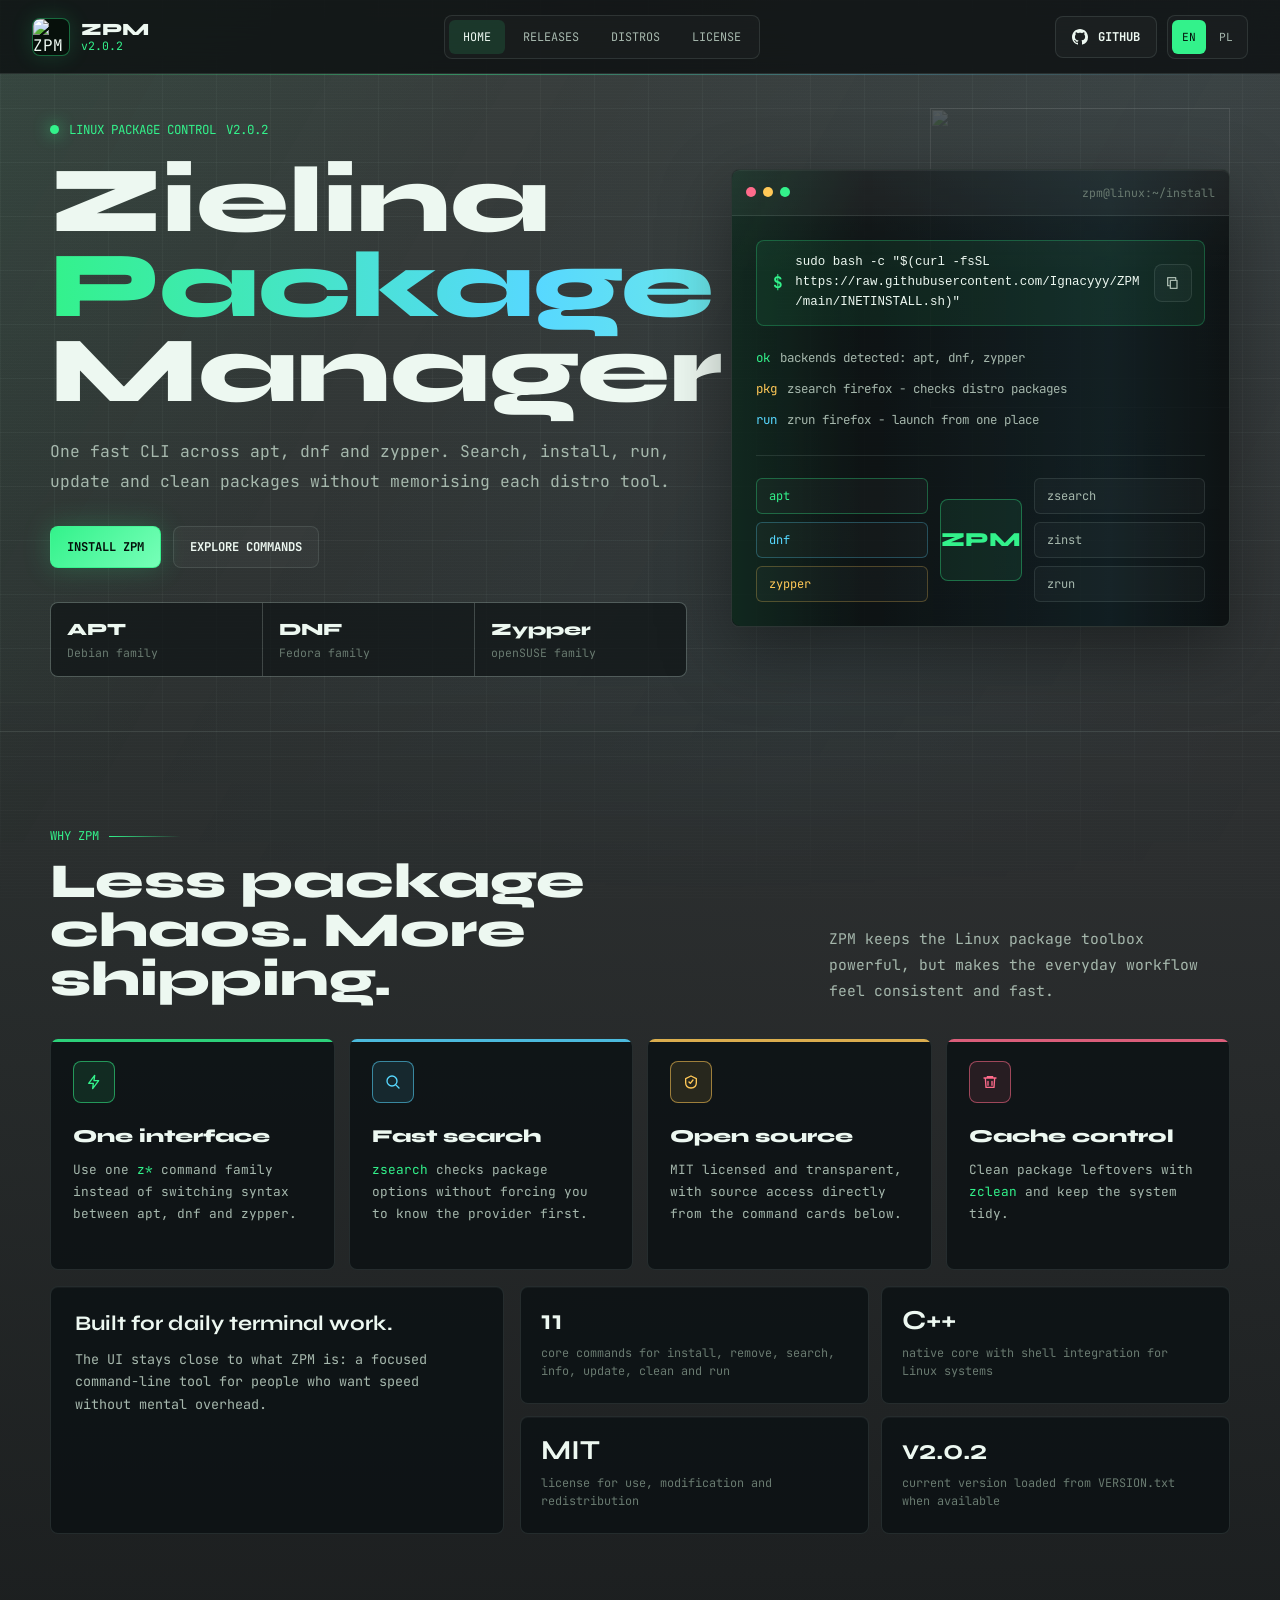
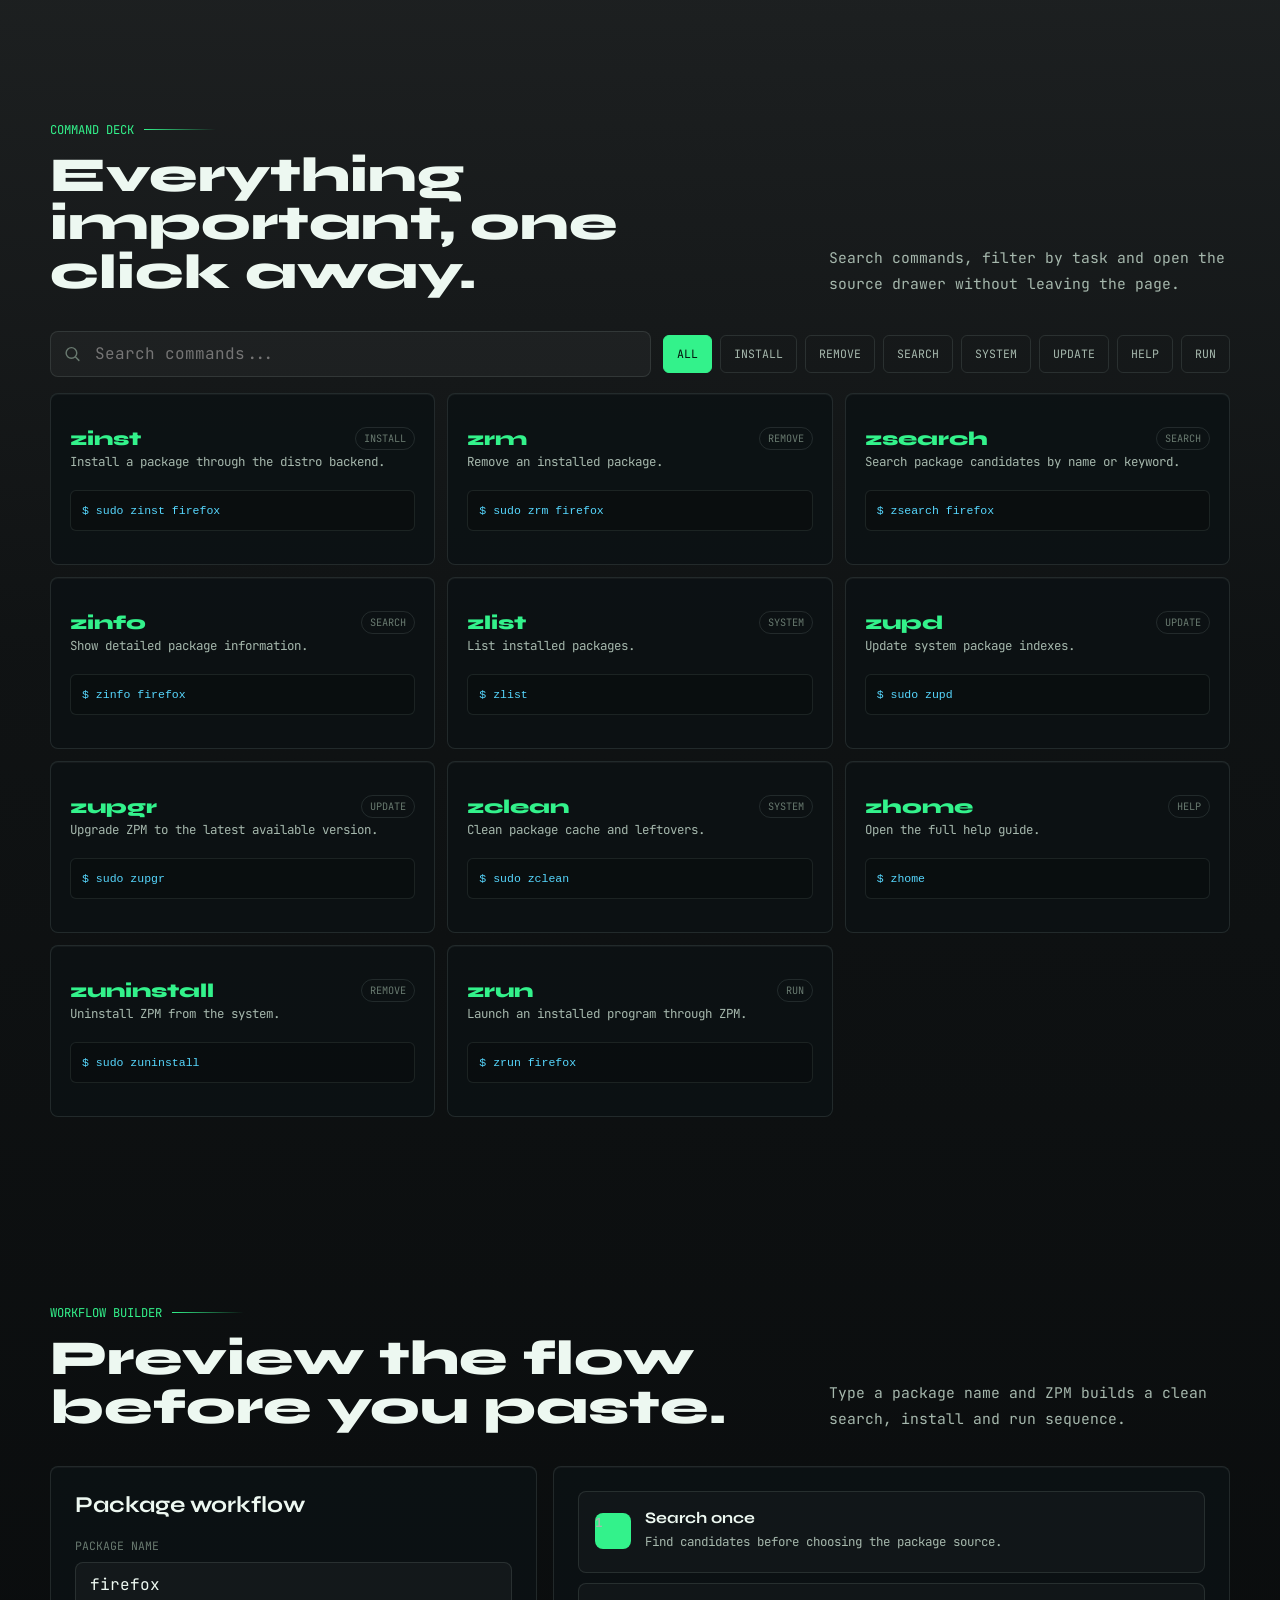
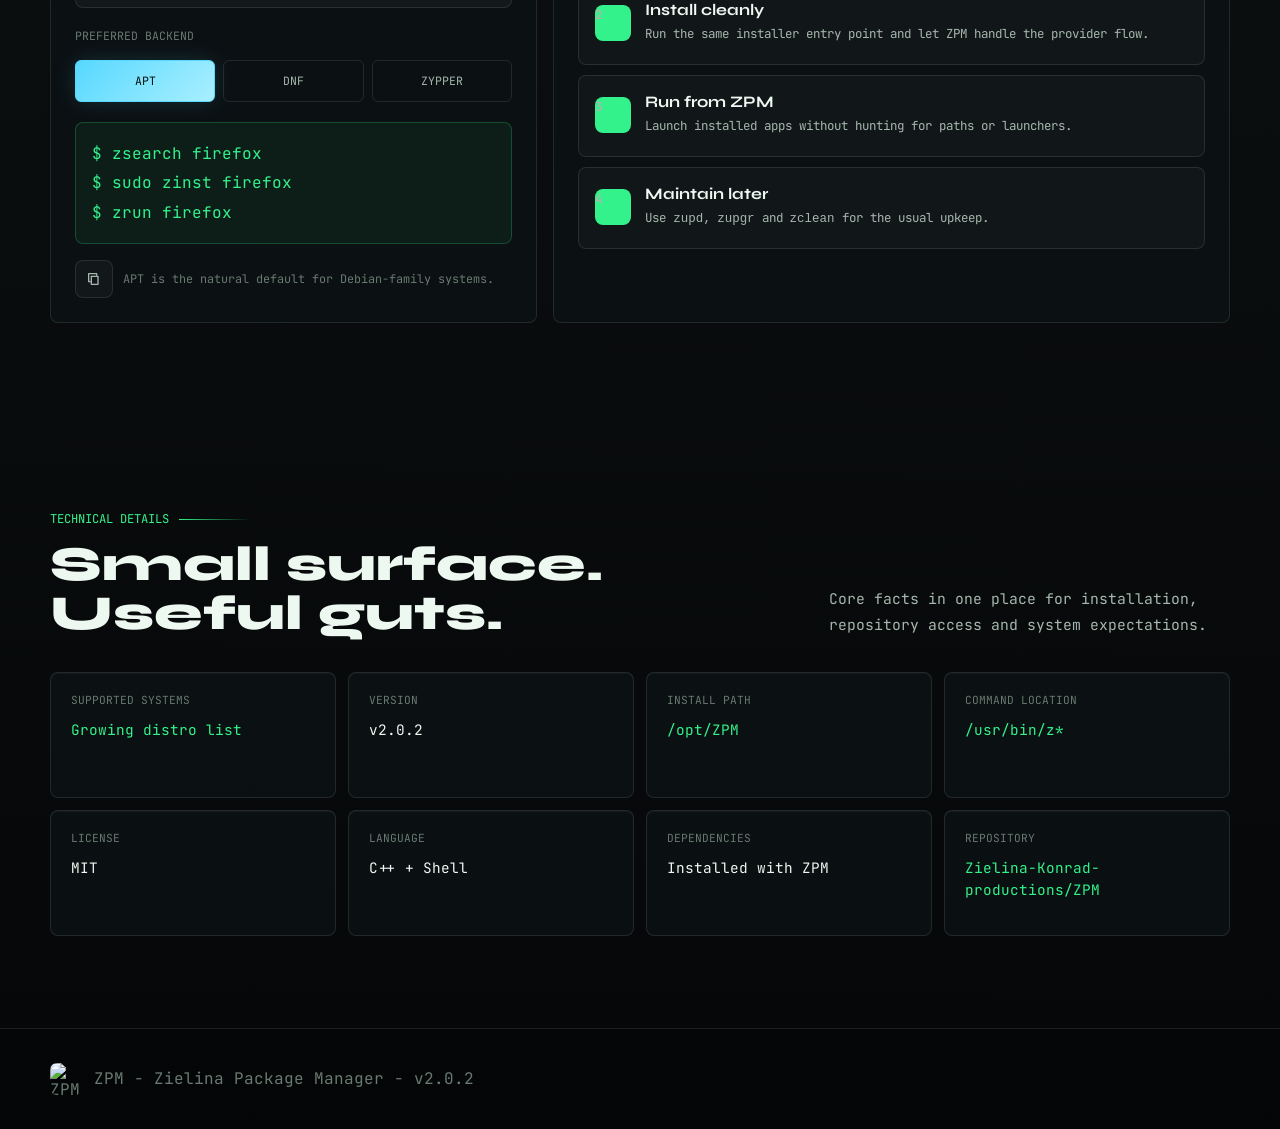
==== commit 2e1d28fd: "Update index.html" ====
--- a/.page/index.html
+++ b/.page/index.html
@@ -55,6 +55,7 @@
       color: var(--text);
       font-family: var(--mono);
       letter-spacing: 0;
+      animation: pageGlow 14s ease-in-out infinite alternate;
     }
 
     body::before {
@@ -133,6 +134,13 @@
       background: #07100b;
       object-fit: contain;
       box-shadow: 0 0 22px rgba(51, 242, 139, 0.16);
+      transition: border-color 0.24s ease, box-shadow 0.24s ease, transform 0.24s ease;
+    }
+
+    .brand:hover .brand-mark {
+      border-color: rgba(87, 216, 255, 0.7);
+      box-shadow: 0 0 28px rgba(87, 216, 255, 0.18), 0 0 18px rgba(51, 242, 139, 0.22);
+      transform: translateY(-1px) rotate(-2deg);
     }
 
     .brand-name {
@@ -220,6 +228,49 @@
     .lang-btn.active {
       color: var(--ink);
       background: var(--green);
+    }
+
+    .menu-toggle {
+      display: none;
+      position: relative;
+      align-items: center;
+      justify-content: center;
+      width: 42px;
+      height: 42px;
+      border: 1px solid var(--line);
+      border-radius: var(--radius);
+      color: var(--text);
+      background: rgba(255, 255, 255, 0.035);
+      transition: border-color 0.2s ease, background 0.2s ease, transform 0.2s ease;
+    }
+
+    .menu-toggle span,
+    .menu-toggle::before,
+    .menu-toggle::after {
+      content: "";
+      position: absolute;
+      width: 18px;
+      height: 2px;
+      border-radius: 999px;
+      background: currentColor;
+      transition: transform 0.2s ease, opacity 0.2s ease;
+    }
+
+    .menu-toggle::before { transform: translateY(-6px); }
+    .menu-toggle::after { transform: translateY(6px); }
+
+    .menu-toggle.open {
+      color: var(--ink);
+      border-color: var(--green);
+      background: var(--green);
+    }
+
+    .menu-toggle.open span { opacity: 0; }
+    .menu-toggle.open::before { transform: rotate(45deg); }
+    .menu-toggle.open::after { transform: rotate(-45deg); }
+
+    .mobile-menu {
+      display: none;
     }
 
     .ghost-link,
@@ -242,7 +293,7 @@
     .primary-link {
       border: 1px solid rgba(51, 242, 139, 0.65);
       color: var(--ink);
-      background: var(--green);
+      background: linear-gradient(135deg, var(--green), #77ffb8);
       box-shadow: 0 0 28px rgba(51, 242, 139, 0.22);
     }
 
@@ -255,6 +306,10 @@
     .primary-link:hover,
     .ghost-link:hover {
       transform: translateY(-2px);
+    }
+
+    .primary-link:hover {
+      box-shadow: 0 0 38px rgba(51, 242, 139, 0.32), 0 14px 38px rgba(51, 242, 139, 0.12);
     }
 
     .ghost-link:hover {
@@ -325,6 +380,15 @@
       overflow: hidden;
       padding: 118px 32px 54px;
       border-bottom: 1px solid var(--line);
+      animation: pageIn 0.58s cubic-bezier(0.2, 0.8, 0.2, 1) both;
+    }
+
+    body.is-leaving .hero,
+    body.is-leaving main,
+    body.is-leaving .site-footer {
+      opacity: 0;
+      transform: translateY(10px);
+      transition: opacity 0.18s ease, transform 0.18s ease;
     }
 
     .hero-logo-watermark {
@@ -389,6 +453,12 @@
 
     .hero h1 span {
       color: var(--green);
+      background: linear-gradient(90deg, var(--green), var(--cyan), #8cffc4, var(--green));
+      background-size: 220% 100%;
+      -webkit-background-clip: text;
+      background-clip: text;
+      animation: titleSweep 6s ease-in-out infinite;
+      -webkit-text-fill-color: transparent;
     }
 
     .hero-lede {
@@ -443,6 +513,13 @@
       background: rgba(8, 13, 14, 0.84);
       box-shadow: var(--shadow), inset 0 1px 0 rgba(255, 255, 255, 0.05);
       overflow: hidden;
+      animation: terminalFloat 7s ease-in-out infinite;
+      transition: transform 0.24s ease, border-color 0.24s ease, box-shadow 0.24s ease;
+    }
+
+    .terminal:hover {
+      border-color: rgba(87, 216, 255, 0.28);
+      box-shadow: var(--shadow), 0 0 34px rgba(87, 216, 255, 0.08), inset 0 1px 0 rgba(255, 255, 255, 0.06);
     }
 
     .terminal::before {
@@ -667,7 +744,7 @@
       min-height: 232px;
       padding: 22px;
       overflow: hidden;
-      transition: transform 0.18s ease, border-color 0.18s ease, background 0.18s ease;
+      transition: transform 0.24s ease, border-color 0.24s ease, background 0.24s ease, box-shadow 0.24s ease;
     }
 
     .feature-card::before {
@@ -685,6 +762,7 @@
       transform: translateY(-4px);
       border-color: rgba(219, 247, 232, 0.23);
       background: rgba(16, 25, 27, 0.96);
+      box-shadow: var(--shadow), 0 0 28px color-mix(in srgb, var(--feature-color, var(--green)) 12%, transparent);
     }
 
     .feature-icon {
@@ -755,6 +833,16 @@
     .stat-card {
       min-height: 118px;
       padding: 20px;
+      transition: transform 0.22s ease, border-color 0.22s ease, background 0.22s ease;
+    }
+
+    .stat-card:hover,
+    .info-card:hover,
+    .workflow-panel:hover,
+    .quick-card:hover {
+      transform: translateY(-3px);
+      border-color: rgba(219, 247, 232, 0.22);
+      background: rgba(16, 25, 27, 0.94);
     }
 
     .stat-card strong {
@@ -856,7 +944,7 @@
       overflow: hidden;
       text-align: left;
       color: inherit;
-      transition: transform 0.18s ease, border-color 0.18s ease, background 0.18s ease;
+      transition: transform 0.24s ease, border-color 0.24s ease, background 0.24s ease, box-shadow 0.24s ease;
     }
 
     .command-card::after {
@@ -874,6 +962,7 @@
       transform: translateY(-3px);
       border-color: rgba(51, 242, 139, 0.38);
       background: rgba(17, 28, 29, 0.96);
+      box-shadow: 0 18px 42px rgba(0, 0, 0, 0.18), 0 0 24px rgba(51, 242, 139, 0.08);
     }
 
     .command-card:hover::after,
@@ -1056,7 +1145,8 @@
     .source-tab.active {
       color: var(--ink);
       border-color: var(--cyan);
-      background: var(--cyan);
+      background: linear-gradient(135deg, var(--cyan), #a9efff);
+      box-shadow: 0 0 22px rgba(87, 216, 255, 0.15);
     }
 
     .workflow-output {
@@ -1068,6 +1158,13 @@
       color: var(--text);
       line-height: 1.85;
       overflow-wrap: anywhere;
+      transition: border-color 0.22s ease, background 0.22s ease, box-shadow 0.22s ease;
+    }
+
+    .workflow-output:hover {
+      border-color: rgba(87, 216, 255, 0.3);
+      background: rgba(87, 216, 255, 0.055);
+      box-shadow: 0 0 28px rgba(87, 216, 255, 0.06);
     }
 
     .workflow-actions {
@@ -1207,6 +1304,26 @@
       to { opacity: 1; transform: translateY(0); }
     }
 
+    @keyframes pageIn {
+      from { opacity: 0; transform: translateY(14px); }
+      to { opacity: 1; transform: translateY(0); }
+    }
+
+    @keyframes terminalFloat {
+      0%, 100% { transform: translateY(0); }
+      50% { transform: translateY(-6px); }
+    }
+
+    @keyframes titleSweep {
+      0%, 100% { background-position: 0% 50%; }
+      50% { background-position: 100% 50%; }
+    }
+
+    @keyframes pageGlow {
+      from { filter: saturate(1); }
+      to { filter: saturate(1.08); }
+    }
+
     @media (max-width: 1080px) {
       .hero-inner,
       .section-head,
@@ -1245,6 +1362,56 @@
 
       .ghost-link.nav-github {
         display: none;
+      }
+
+      .menu-toggle {
+        display: inline-flex;
+      }
+
+      .mobile-menu {
+        position: fixed;
+        top: 78px;
+        left: 16px;
+        right: 16px;
+        z-index: 45;
+        display: grid;
+        gap: 8px;
+        padding: 12px;
+        border: 1px solid var(--line);
+        border-radius: var(--radius);
+        background: rgba(6, 9, 10, 0.94);
+        backdrop-filter: blur(18px);
+        box-shadow: var(--shadow);
+        opacity: 0;
+        pointer-events: none;
+        transform: translateY(-10px) scale(0.98);
+        transition: opacity 0.2s ease, transform 0.2s ease;
+      }
+
+      .mobile-menu.open {
+        opacity: 1;
+        pointer-events: auto;
+        transform: translateY(0) scale(1);
+      }
+
+      .mobile-menu a {
+        display: flex;
+        align-items: center;
+        min-height: 46px;
+        padding: 0 14px;
+        border: 1px solid var(--line);
+        border-radius: 6px;
+        color: var(--muted);
+        background: rgba(255, 255, 255, 0.03);
+        text-decoration: none;
+        text-transform: uppercase;
+        font-size: 0.78rem;
+      }
+
+      .mobile-menu a.active {
+        color: var(--ink);
+        border-color: var(--green);
+        background: var(--green);
       }
 
       .hero {
@@ -1387,6 +1554,13 @@
         <button class="lang-btn" type="button" data-lang="en">EN</button>
         <button class="lang-btn" type="button" data-lang="pl">PL</button>
       </div>
+      <button class="menu-toggle" type="button" aria-label="Open navigation" aria-expanded="false"><span></span></button>
+    </div>
+    <div class="mobile-menu" aria-label="Mobile navigation">
+      <a class="active" href="./" data-i18n="nav_home">Home</a>
+      <a href="./releases/" data-i18n="nav_releases">Releases</a>
+      <a href="./distros/" data-i18n="nav_distros">Distros</a>
+      <a href="./license/" data-i18n="nav_license">License</a>
     </div>
   </nav>
 
@@ -1684,6 +1858,7 @@
     </div>
   </footer>
 
+  <script src="assets/site.js"></script>
   <script>
     const RAW_BASE = "https://raw.githubusercontent.com/Ignacyyy/ZPM/main/src/";
     const GH_BASE = "https://github.com/Ignacyyy/ZPM/blob/main/src/";
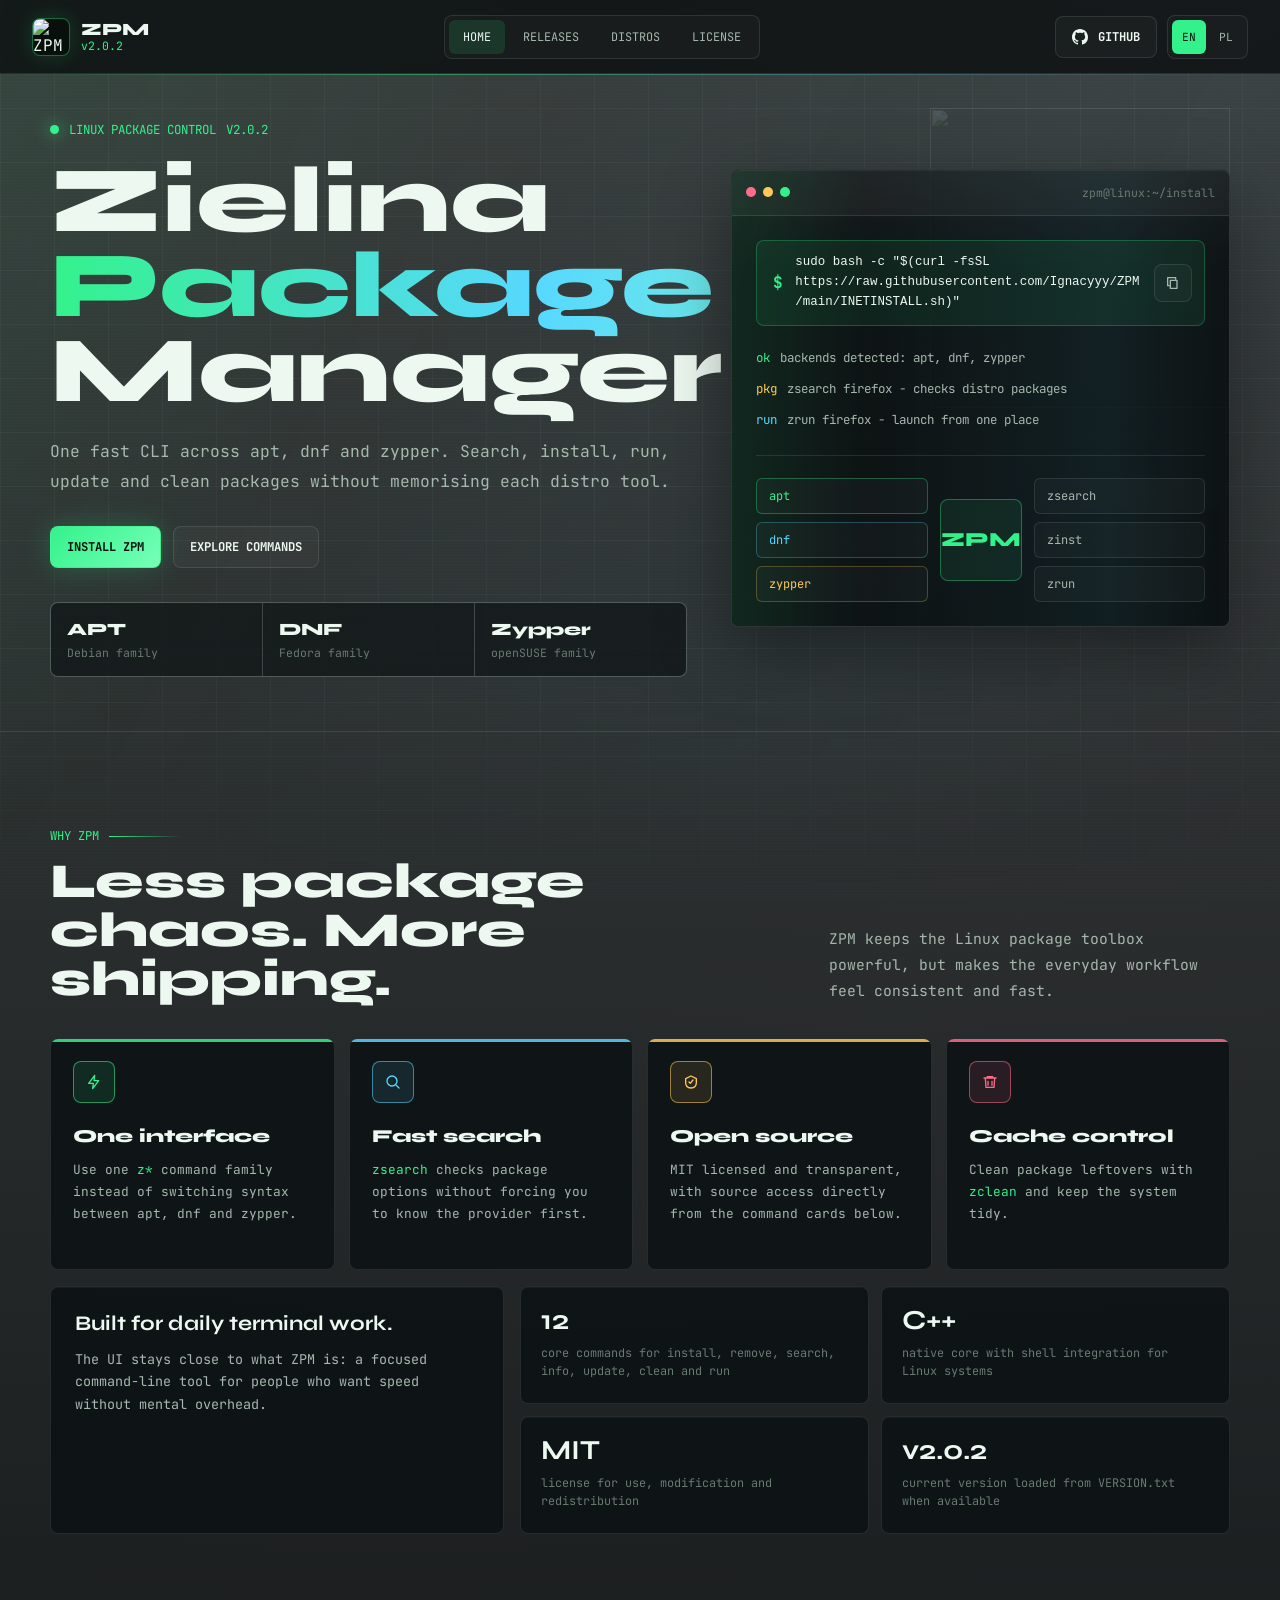
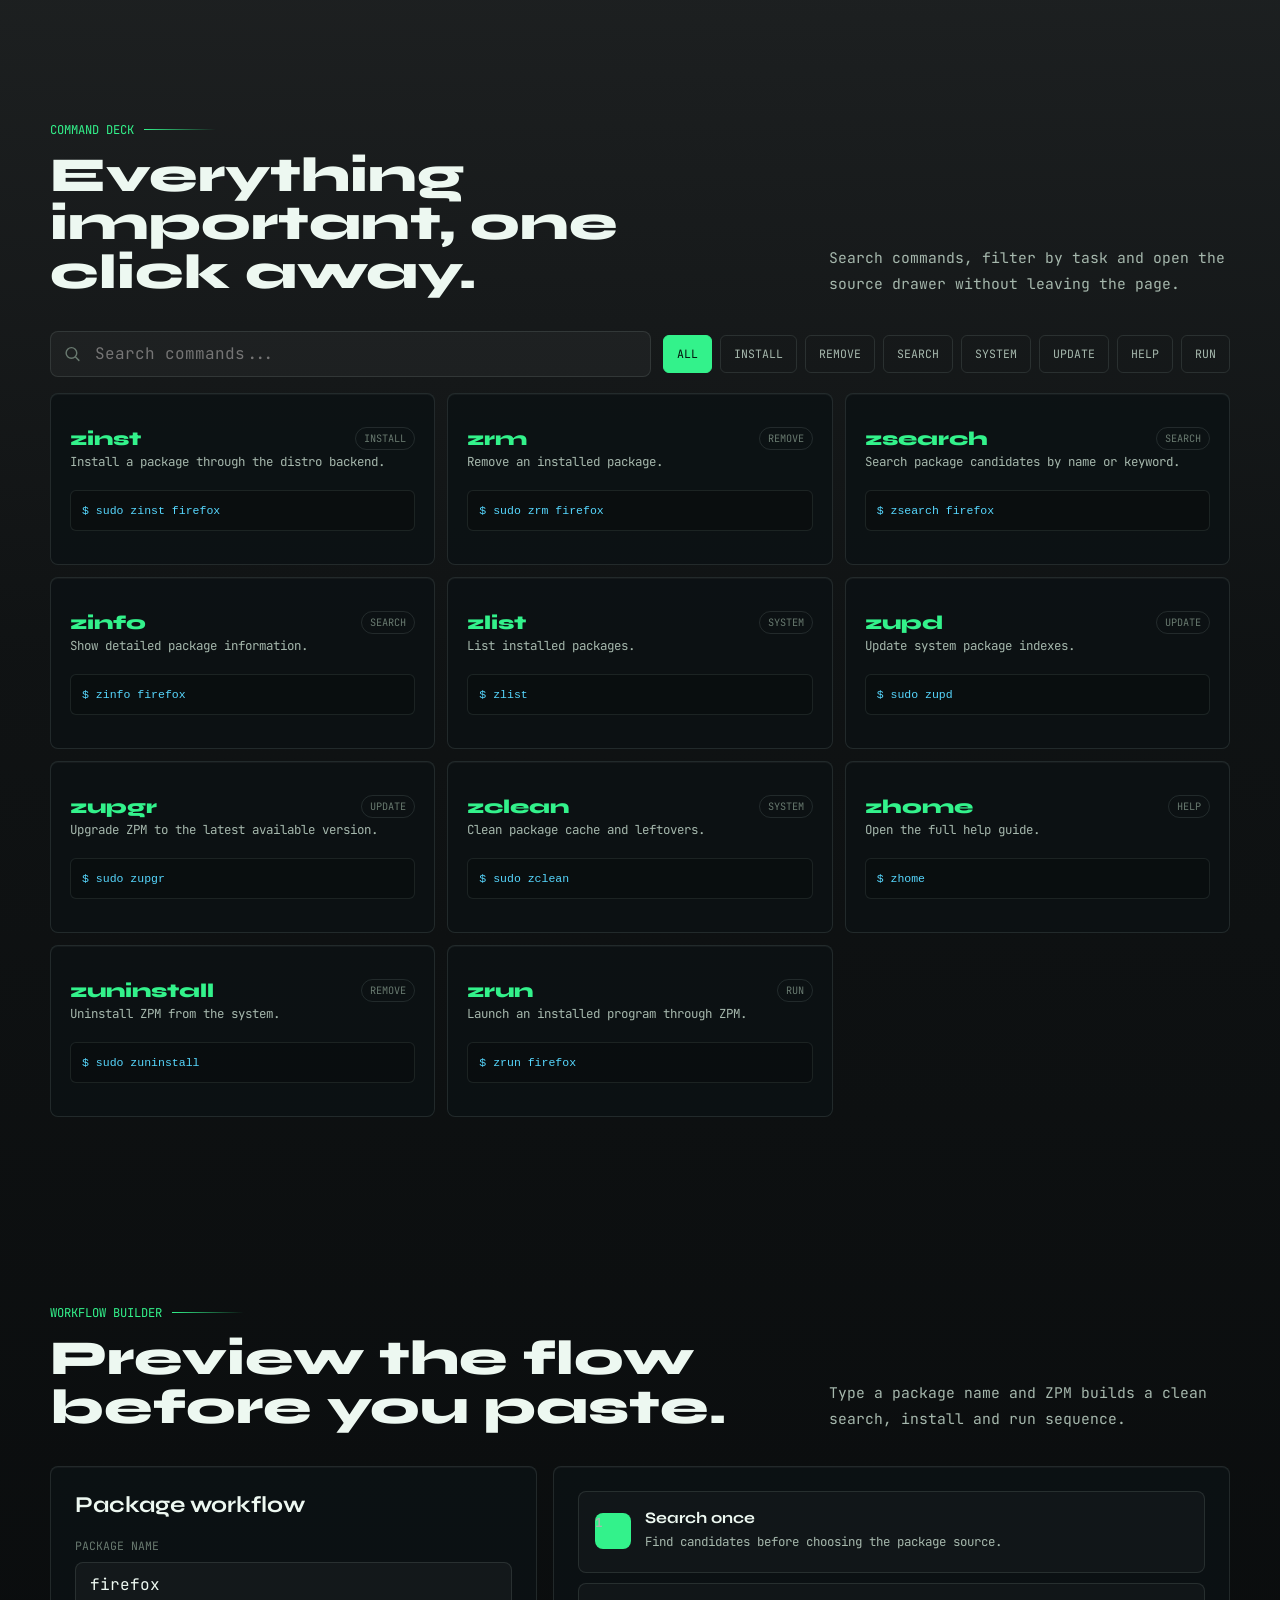
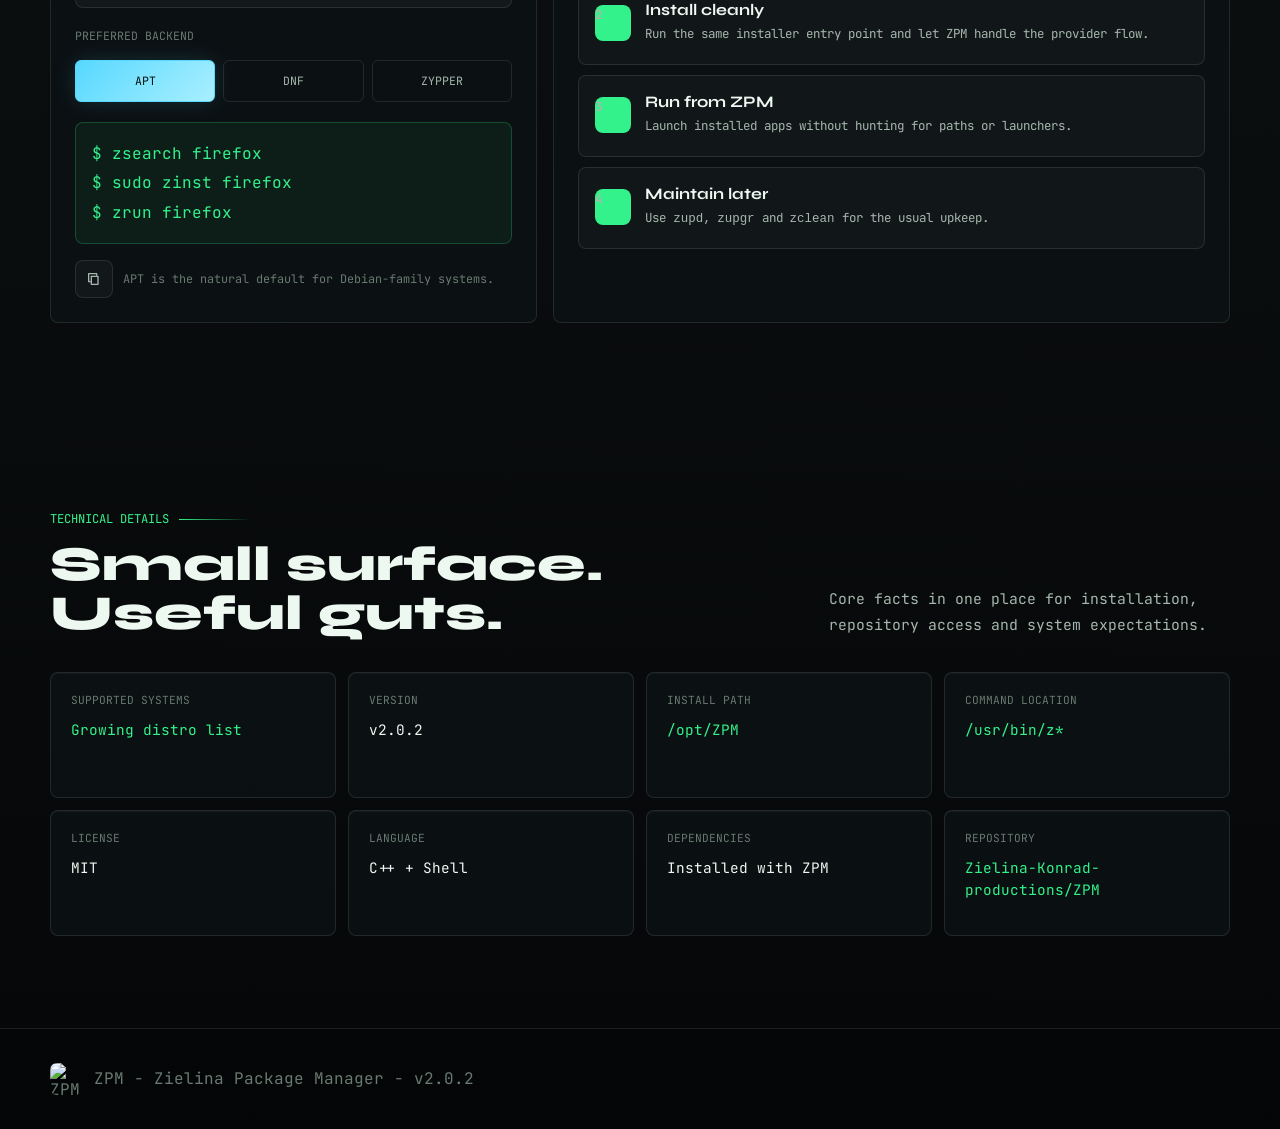
==== commit 1dbfcf2f: "Update index.html" ====
--- a/.page/index.html
+++ b/.page/index.html
@@ -1675,7 +1675,7 @@
         </article>
         <div class="stats-grid">
           <div class="stat-card reveal">
-            <strong>11</strong>
+            <strong>12</strong>
             <span data-i18n="stat_commands">core commands for install, remove, search, info, update, clean and run</span>
           </div>
           <div class="stat-card reveal">
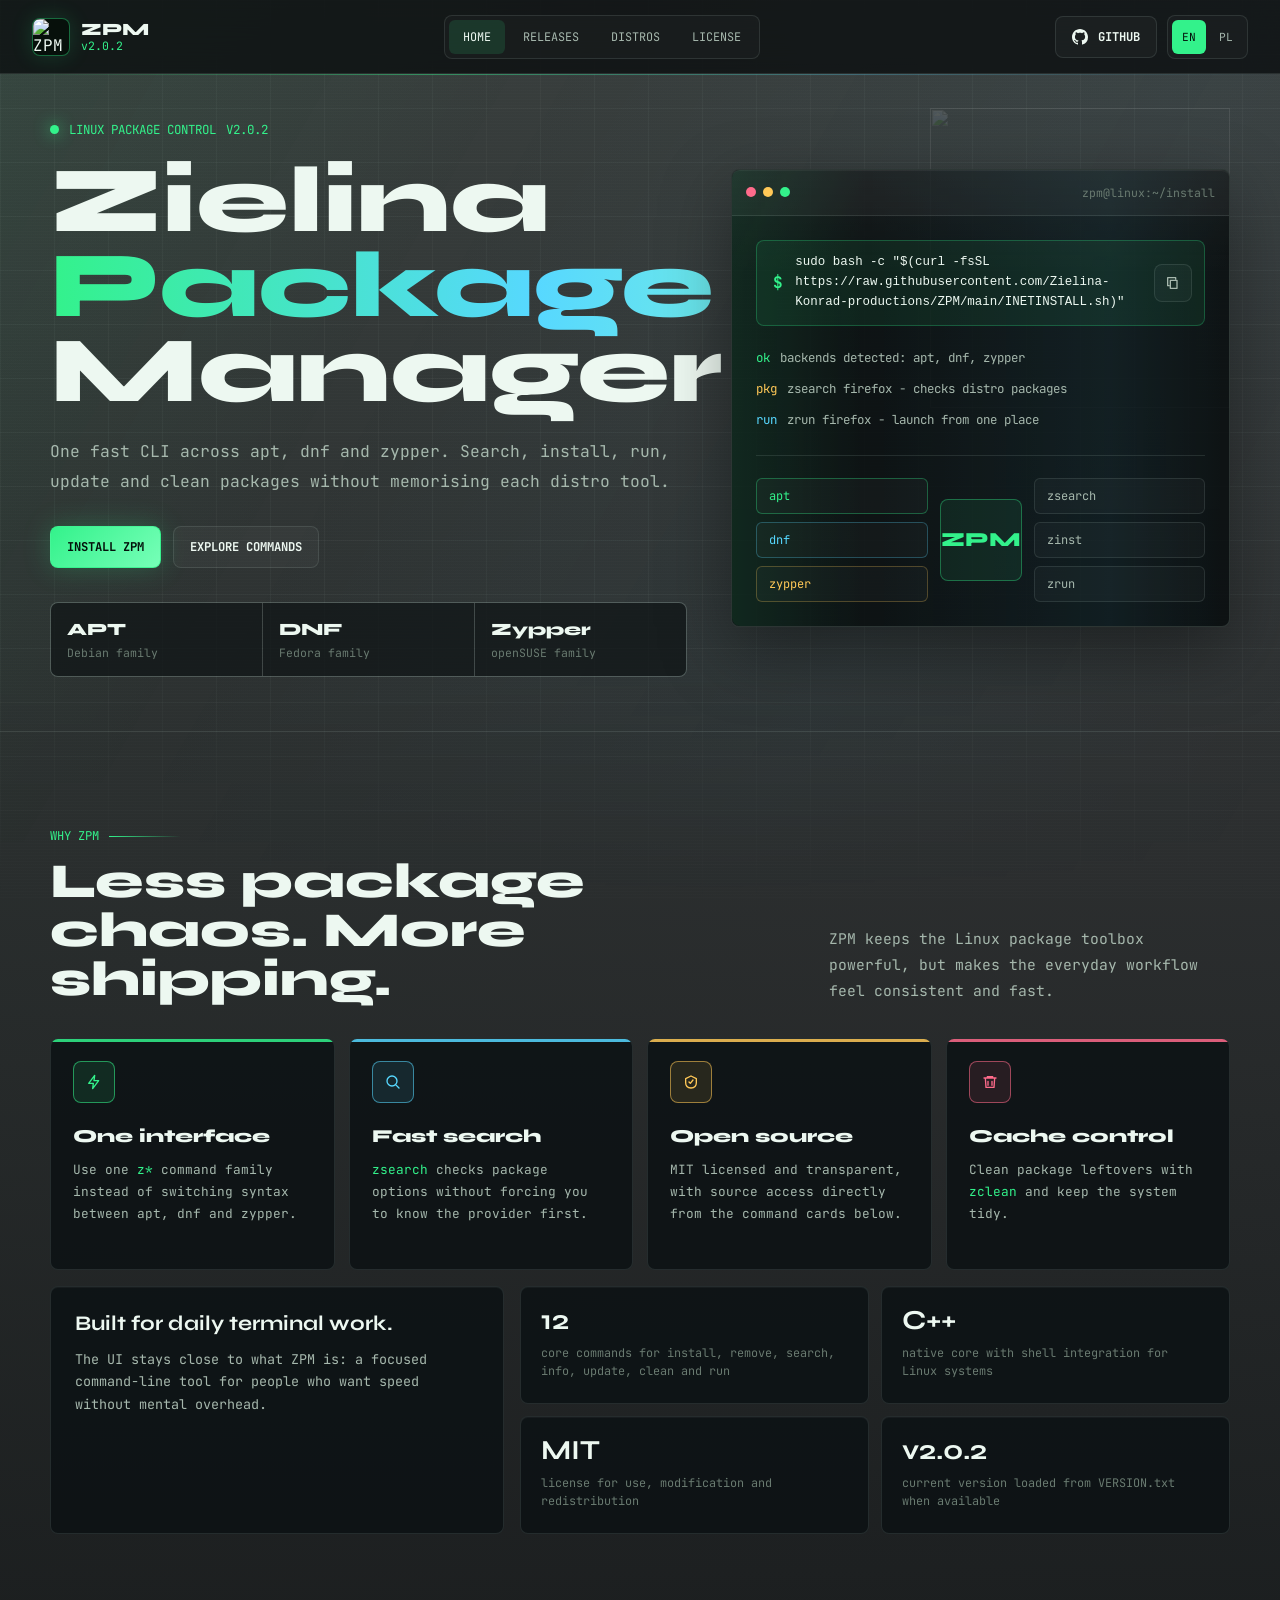
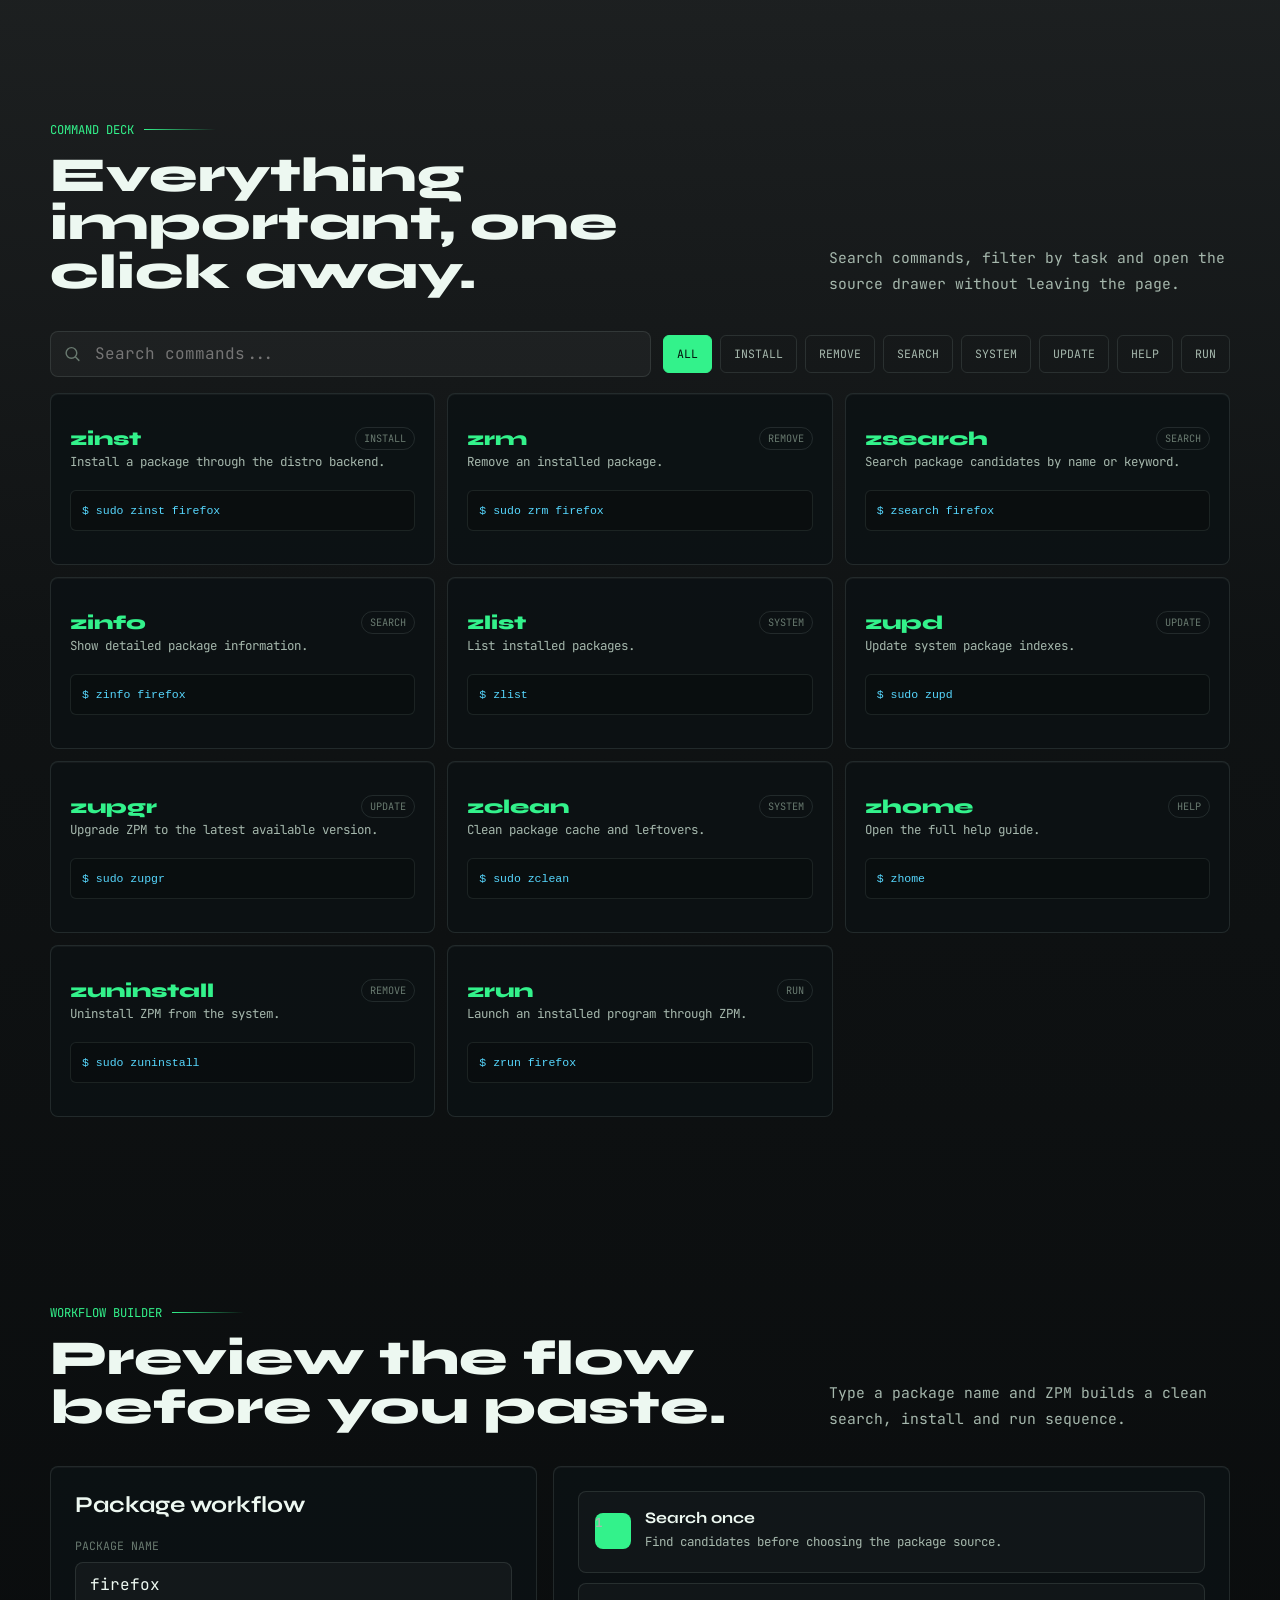
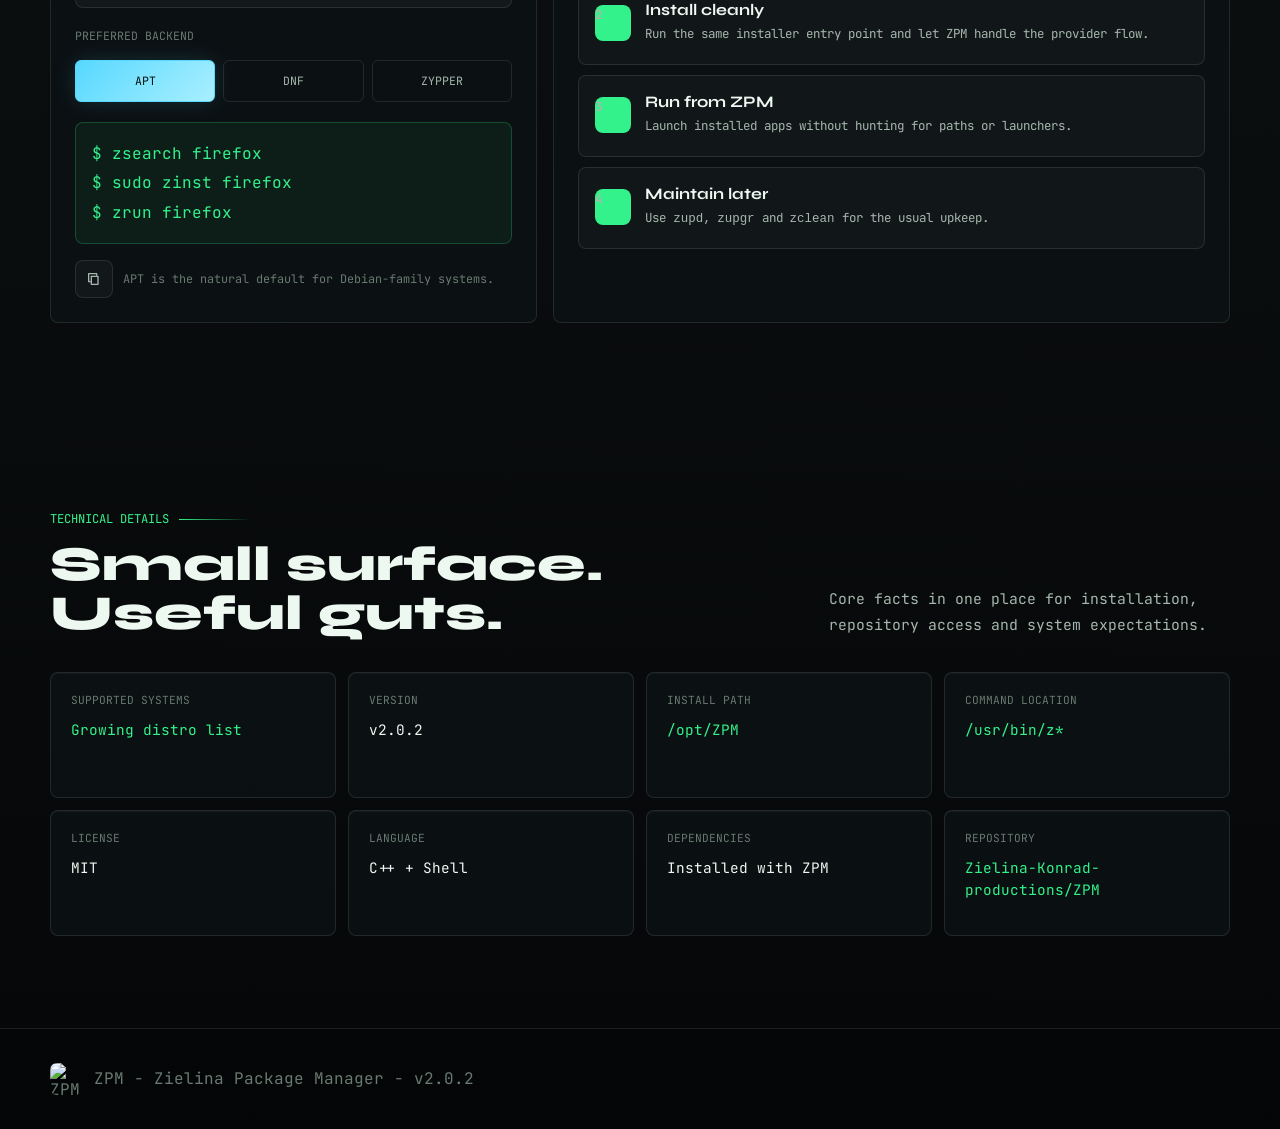
==== commit 2b55d979: "Update index.html" ====
--- a/.page/index.html
+++ b/.page/index.html
@@ -1599,7 +1599,7 @@
         <div class="terminal-body">
           <div class="install-line">
             <span class="prompt">$</span>
-            <code class="install-command" id="install-command">sudo bash -c "$(curl -fsSL https://raw.githubusercontent.com/Ignacyyy/ZPM/main/INETINSTALL.sh)"</code>
+            <code class="install-command" id="install-command">sudo bash -c "$(curl -fsSL https://raw.githubusercontent.com/Zielina-Konrad-productions/ZPM/main/INETINSTALL.sh)"</code>
             <button class="icon-btn" type="button" data-copy="#install-command" data-tip="Copy install command" aria-label="Copy install command">
               <svg class="icon" viewBox="0 0 24 24" aria-hidden="true"><path fill="none" stroke="currentColor" stroke-width="2" stroke-linecap="round" stroke-linejoin="round" d="M8 8h10v12H8zM6 16H4V4h12v2"/></svg>
             </button>
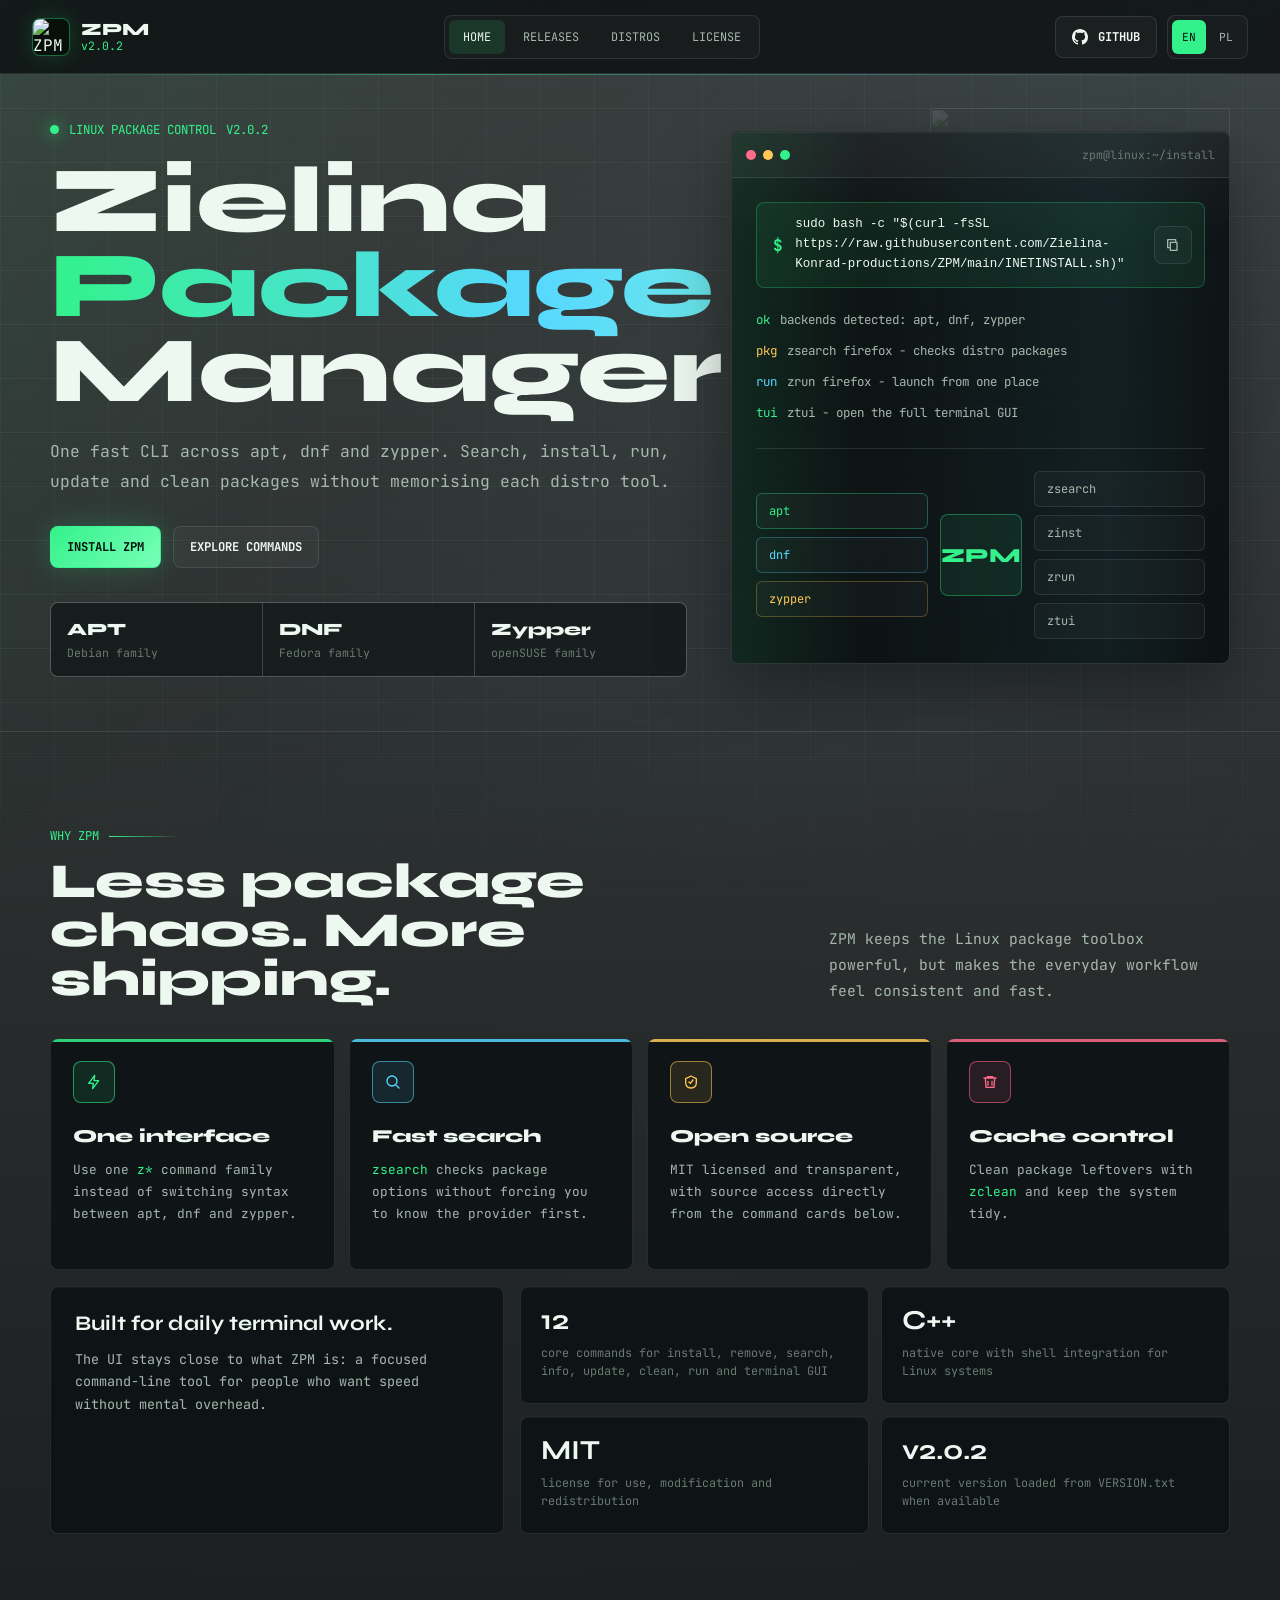
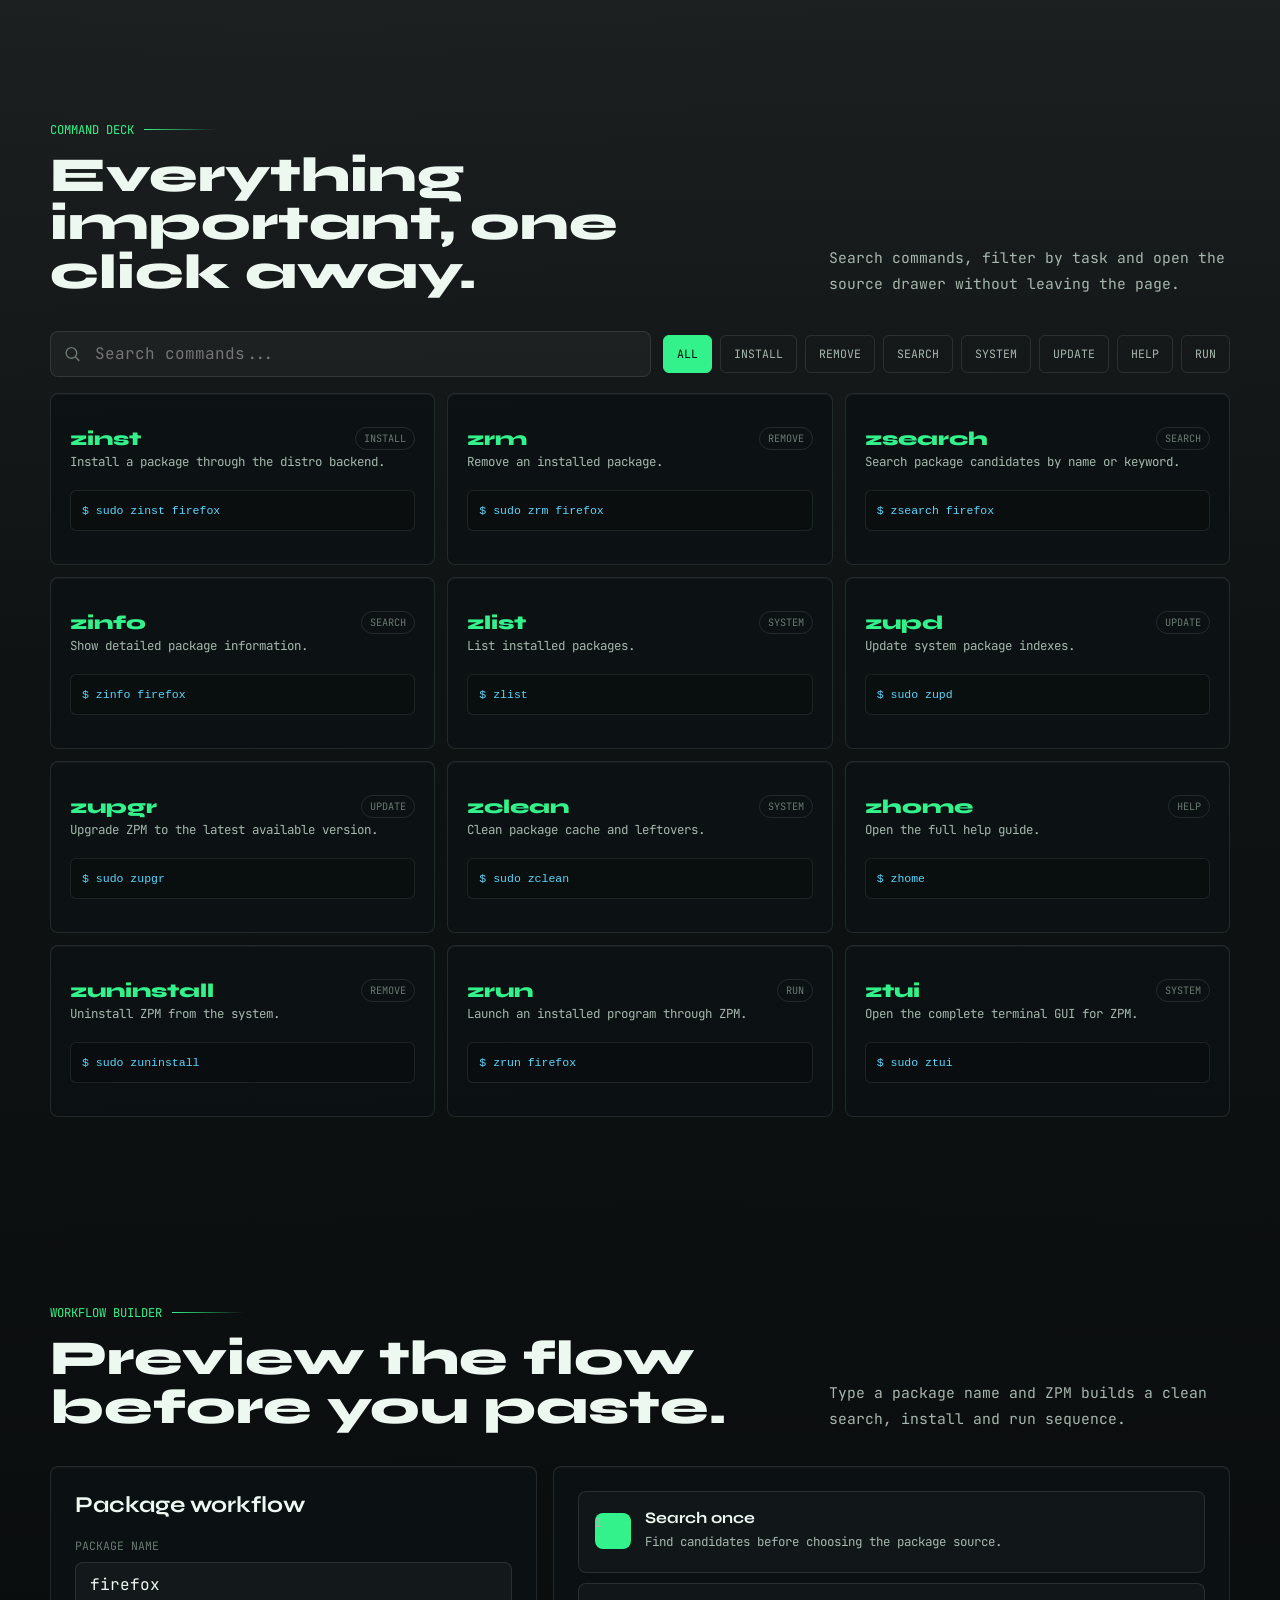
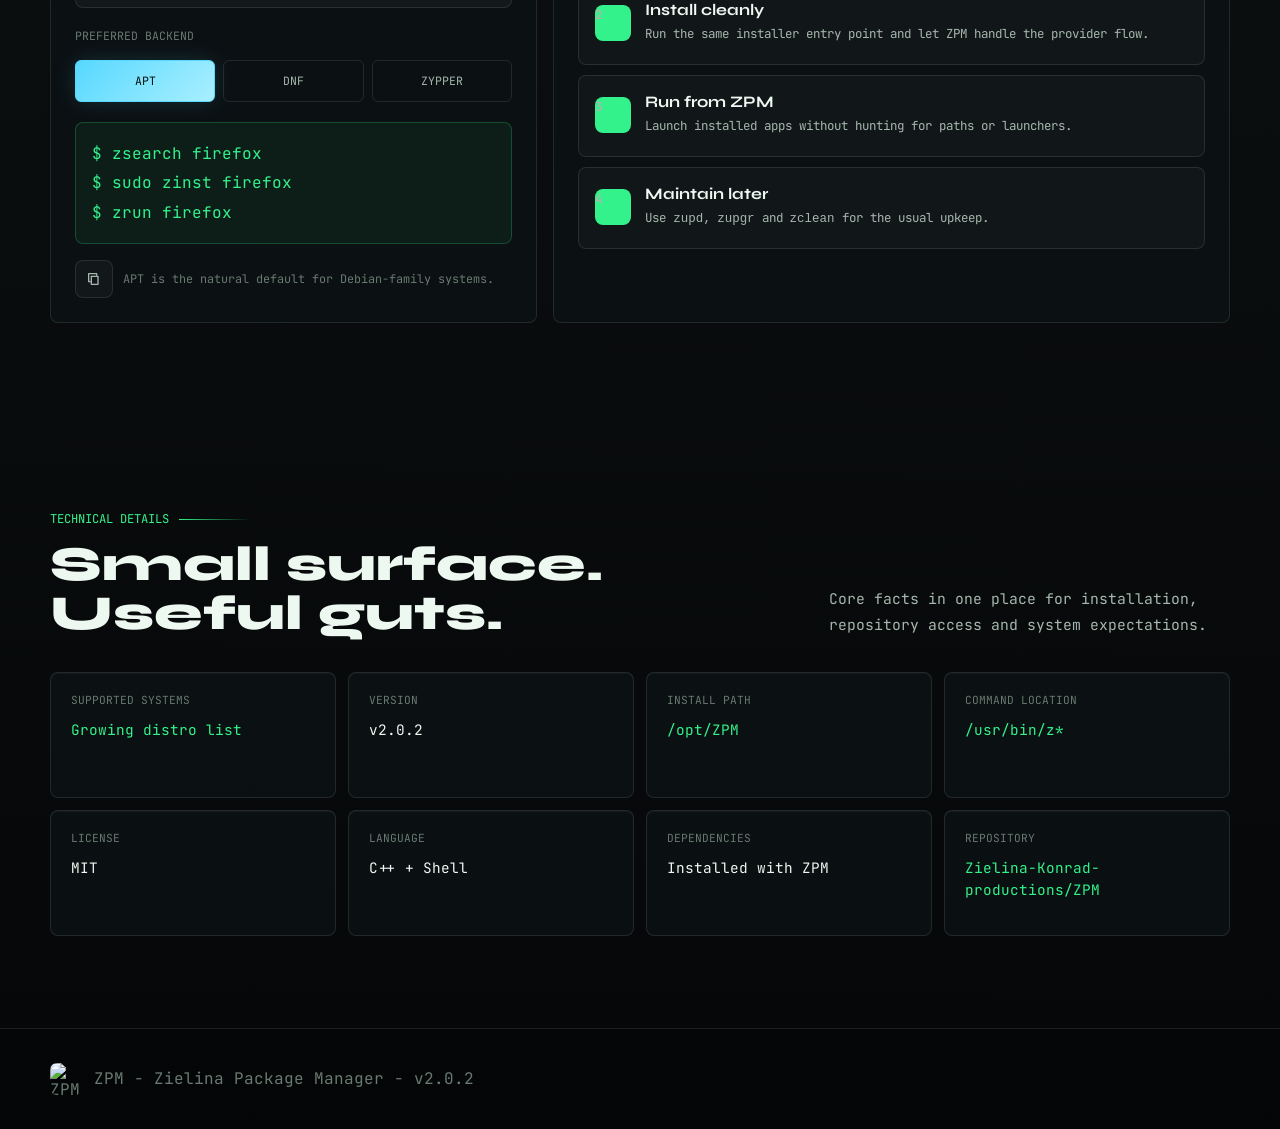
==== commit c7ce50a0: "Update index.html" ====
--- a/.page/index.html
+++ b/.page/index.html
@@ -1608,6 +1608,7 @@
             <div class="feed-line"><span class="ok">ok</span><span>backends detected: apt, dnf, zypper</span></div>
             <div class="feed-line"><span class="warn">pkg</span><span>zsearch firefox - checks distro packages</span></div>
             <div class="feed-line"><span class="path">run</span><span>zrun firefox - launch from one place</span></div>
+            <div class="feed-line"><span class="ok">tui</span><span>ztui - open the full terminal GUI</span></div>
           </div>
           <div class="package-map" aria-label="Package sources">
             <div class="source-stack">
@@ -1620,6 +1621,7 @@
               <div class="command-pill">zsearch</div>
               <div class="command-pill">zinst</div>
               <div class="command-pill">zrun</div>
+              <div class="command-pill">ztui</div>
             </div>
           </div>
         </div>
@@ -1894,7 +1896,7 @@
         feature_clean_desc: "Clean package leftovers with <code>zclean</code> and keep the system tidy.",
         quick_title: "Built for daily terminal work.",
         quick_desc: "The UI stays close to what ZPM is: a focused command-line tool for people who want speed without mental overhead.",
-        stat_commands: "core commands for install, remove, search, info, update, clean and run",
+        stat_commands: "core commands for install, remove, search, info, update, clean, run and terminal GUI",
         stat_cpp: "native core with shell integration for Linux systems",
         stat_license: "license for use, modification and redistribution",
         stat_version: "current version loaded from VERSION.txt when available",
@@ -1966,7 +1968,7 @@
         feature_clean_desc: "Czysc pozostalosci po pakietach przez <code>zclean</code> i trzymaj system w porzadku.",
         quick_title: "Do codziennej pracy w terminalu.",
         quick_desc: "Interfejs trzyma sie tego, czym jest ZPM: konkretnym narzedziem CLI dla osob, ktore chca szybkosci bez zbednego wysilku.",
-        stat_commands: "glownych komend do instalacji, usuwania, szukania, info, aktualizacji, czyszczenia i uruchamiania",
+        stat_commands: "glownych komend do instalacji, usuwania, szukania, info, aktualizacji, czyszczenia, uruchamiania i terminalowego GUI",
         stat_cpp: "natywny rdzen z integracja shell dla systemow Linux",
         stat_license: "licencja pozwalajaca uzywac, modyfikowac i rozpowszechniac",
         stat_version: "wersja pobierana z VERSION.txt, gdy jest dostepna",
@@ -2025,7 +2027,8 @@
       { name: "zclean", file: "zclean.cpp", group: "system", example: "sudo zclean", desc: { en: "Clean package cache and leftovers.", pl: "Czysci cache i pozostalosci po pakietach." } },
       { name: "zhome", file: "zhome.cpp", group: "help", example: "zhome", desc: { en: "Open the full help guide.", pl: "Otwiera pelny przewodnik pomocy." } },
       { name: "zuninstall", file: "zuninstall.cpp", group: "remove", example: "sudo zuninstall", desc: { en: "Uninstall ZPM from the system.", pl: "Odinstalowuje ZPM z systemu." } },
-      { name: "zrun", file: "zrun.cpp", group: "run", example: "zrun firefox", desc: { en: "Launch an installed program through ZPM.", pl: "Uruchamia zainstalowany program przez ZPM." } }
+      { name: "zrun", file: "zrun.cpp", group: "run", example: "zrun firefox", desc: { en: "Launch an installed program through ZPM.", pl: "Uruchamia zainstalowany program przez ZPM." } },
+      { name: "ztui", file: "ztui.cpp", group: "system", example: "sudo ztui", desc: { en: "Open the complete terminal GUI for ZPM.", pl: "Otwiera wszystko w kompleksowym terminalowym GUI." } }
     ];
 
     const state = {
